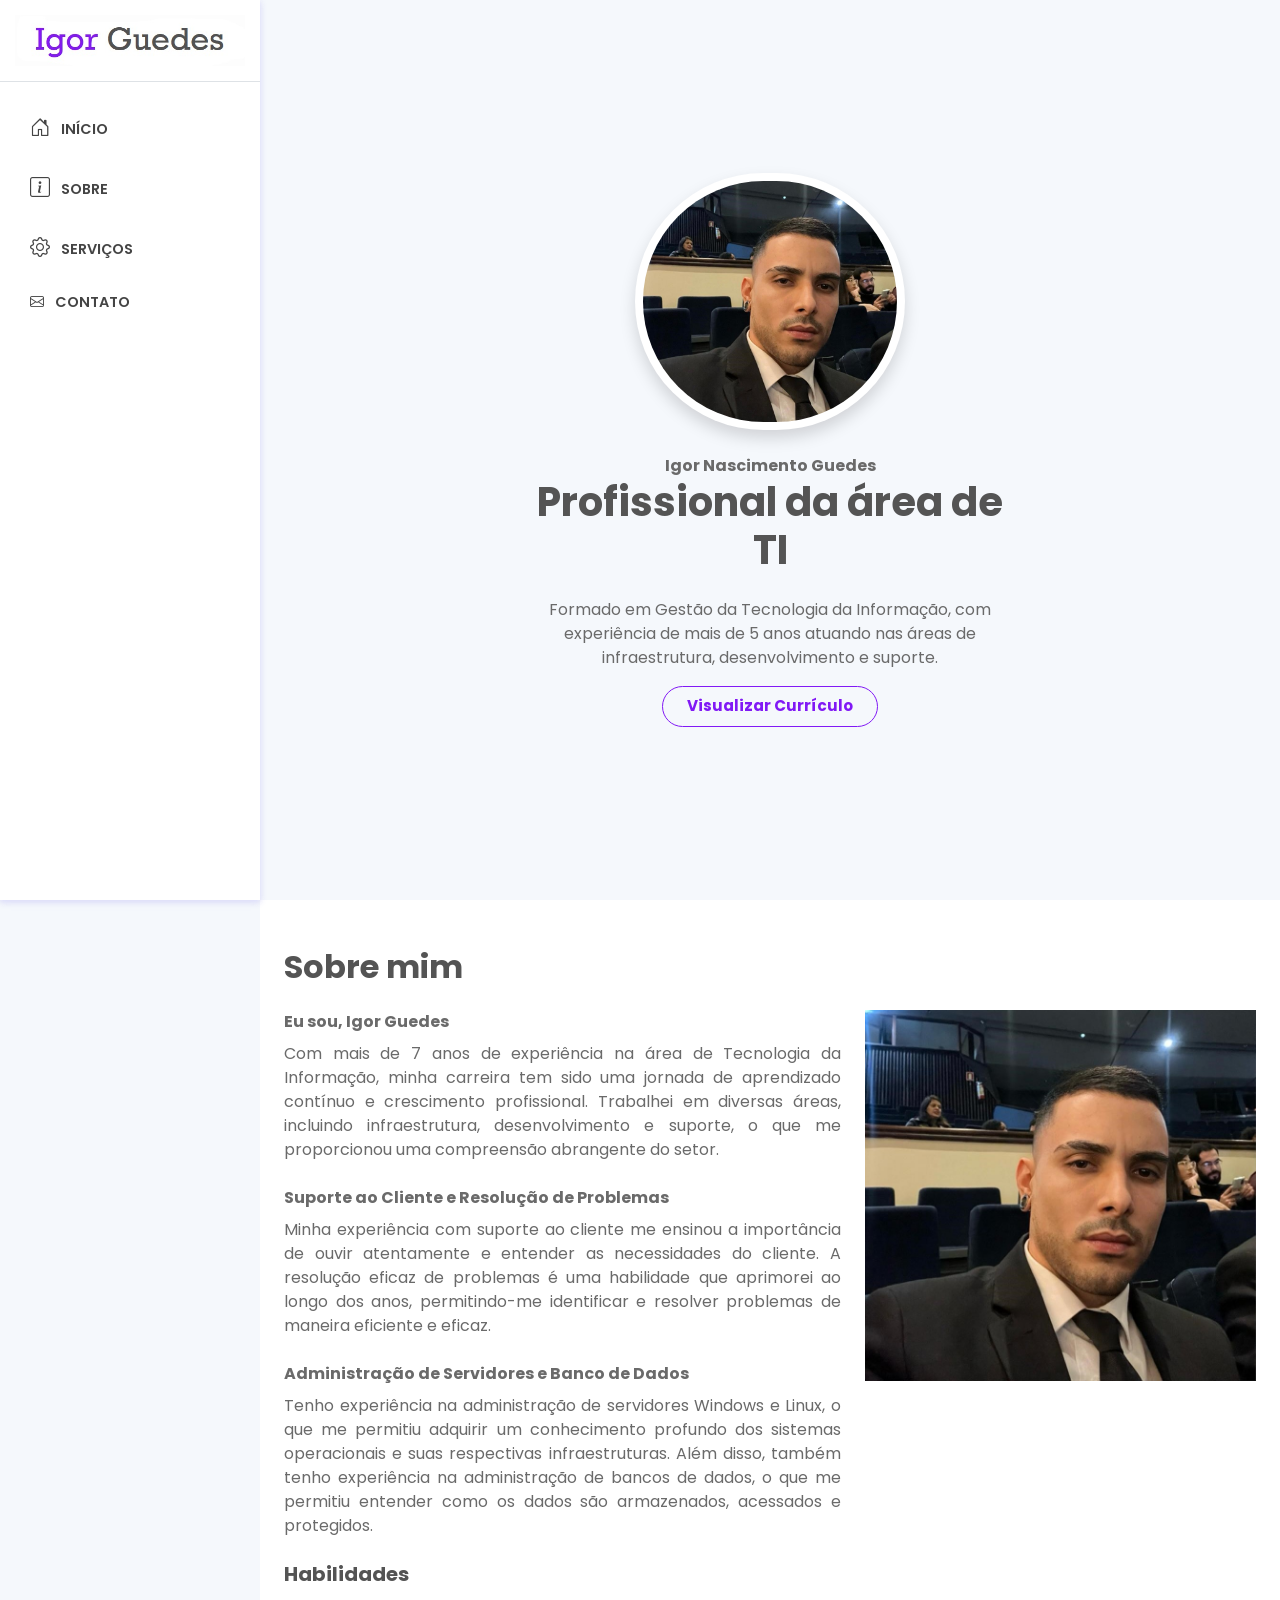
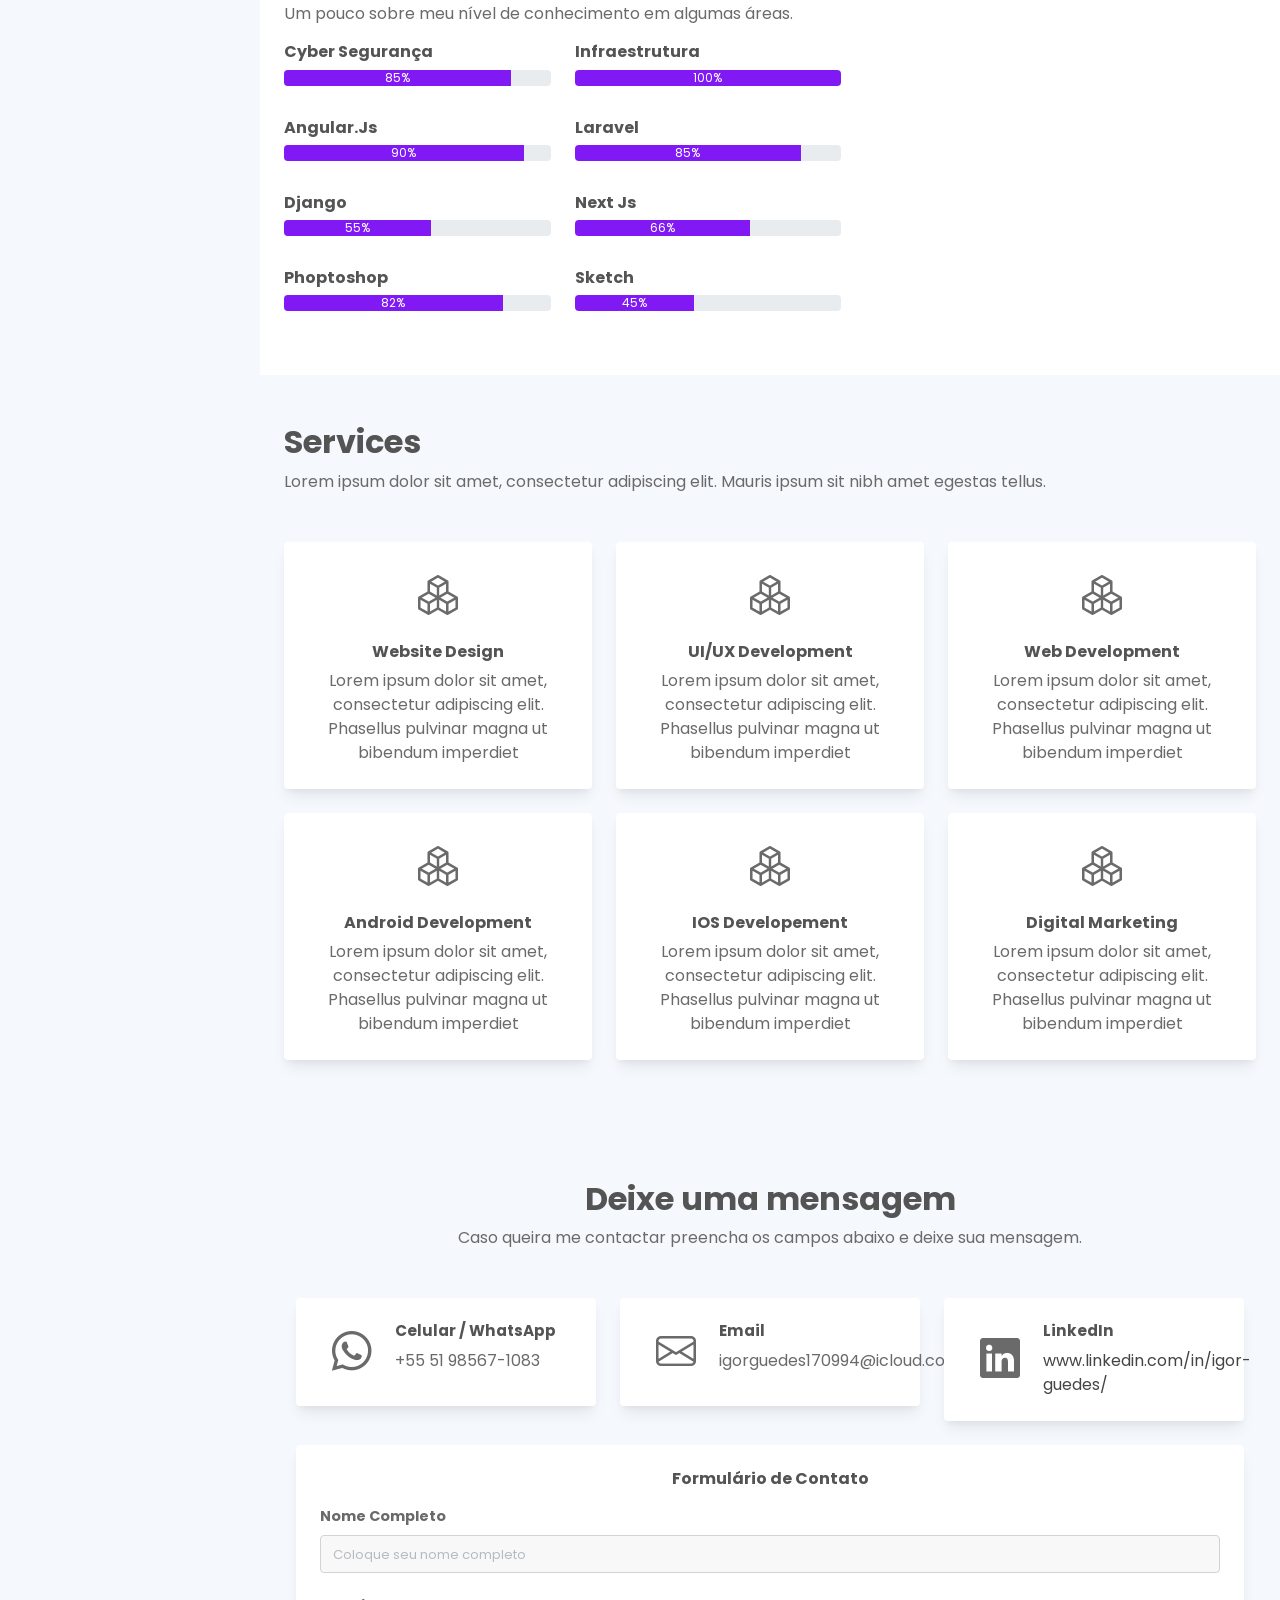
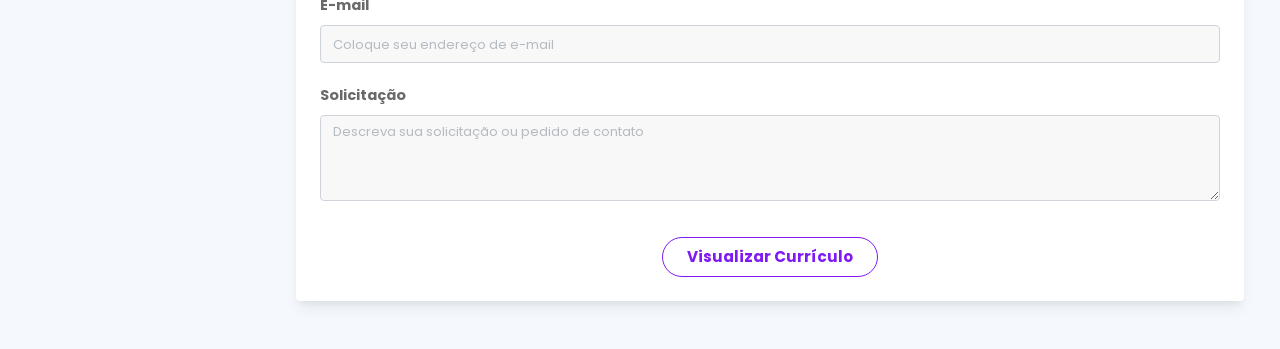
==== index.html @ 793407b9 "Update index.html" ====
<!doctype html>
    <html lang="pt-BR">
    <head>
        <meta charset="utf-8">
        <meta name="viewport" content="width=device-width, initial-scale=1, shrink-to-fit=no">
        <title>Igor Guedes</title>
        <meta name="description" content="Acesse meu perfil profissional." />
        <meta property="og:title" content="Igor Guedes - Profissional de TI" />
        <meta property="og:url" content="https://guedesigor.github.io/home/" />
        <meta property="og:description" content="Acesse meu perfil profissional." />
        <meta property="og:image" content="assets/images/square.jpg" />
        <meta property="og:locale" content="pt_BR" />
        <meta property="og:locale:alternate" content="en_US" />
        <meta property="og:locale:alternate" content="es_ES" />
        
        <link rel="shortcut icon" href="assets/images/fav.png" type="image/x-icon">
        <link href="https://fonts.googleapis.com/css2?family=Poppins:wght@300;400;500;600;700;800;900&amp;display=swap" rel="stylesheet">
        <link rel="shortcut icon" href="assets/images/fav.jpg">
        <link rel="stylesheet" href="assets/css/bootstrap.min.css">
        <link rel="stylesheet" href="https://cdn.jsdelivr.net/npm/bootstrap-icons@1.7.2/font/bootstrap-icons.css">
        <link rel="stylesheet" type="text/css" href="assets/css/style.css" />
    </head>
        <header class="head">
            <div class="logo border-bottom">
                <img class="w-100" src="assets/images/logo.jpg" alt="" />
                 <a class="navbar-toggler d-block d-lg-none" type="button" data-bs-toggle="collapse" data-bs-target="#navbarNav" aria-controls="navbarNav" aria-expanded="false" aria-label="Toggle navigation">
                    <i class="bi bi-list"></i>
                </a>
            </div>
            <div id="navbarNav" class="navcol d-none d-lg-block">
                <ul>
                    <li><a href="#"><i class="bi bi-house-door fs-5 me-2"></i> Início</a></li>
                    <li><a href="#about"><i class="bi fs-5 bi-info-square me-2"></i> Sobre</a></li>
                    <li><a href="#service"><i class="bi fs-5 bi-gear me-2"></i> Serviços</a></li>
                    <li><a href="#contact"><i class="bifs-5  bi-envelope me-2"></i> Contato</a></li>
                </ul>
            </div>
        </header>
        <div  class="main-content">
           
            <!--########################## Profile Starts Here ############################# -->
            
            <div class="profile-head">
               <div class="row vh-100">
                   <div class="col-xl-6 text-center mx-auto align-self-center ">
                        <div class="imgcover mb-4">
                            <img src="assets/images/square.jpg" class="rounded-pill bg-white p-2 shadow" alt="">
                        </div>
                        <b class="fs-6">Igor Nascimento Guedes</b>
                        <h1 class="fw-bold mb-4 fs-1">Profissional da área de TI</h1>
                        <p>Formado em Gestão da Tecnologia da Informação, com experiência de mais de 5 anos atuando nas áreas de infraestrutura, desenvolvimento e suporte.</p>
                        <ul>
                            <li></li>
                        </ul>
                        <a target="_blank" class="btn btn-outline-primary fw-bolder fs-7 px-4 py-2 mt-3 rounded-pill" href="assets/Curriculo.pdf">Visualizar Currículo</a>
                           <br/>
                    </div>
               </div>
            </div>
            
            <!--########################## About Us Starts Here ############################# -->
            
            <div id="about" class="about px-4 bg-white py-5">
                <div class="titie-row row mb-3">
                    <h2 class="fw-bolder">Sobre mim</h2>
                </div>
                <div class="row">
                    <div class="col-md-7">
                        <p><b>Eu sou, Igor Guedes</b></p>
                        <p class="pt-2 fs-6 text-justify">Com mais de 7 anos de experiência na área de Tecnologia da Informação, minha carreira tem sido uma jornada de aprendizado contínuo e crescimento profissional. Trabalhei em diversas áreas, incluindo infraestrutura, desenvolvimento e suporte, o que me proporcionou uma compreensão abrangente do setor.</p>
                        <br/>
                        <p><b>Suporte ao Cliente e Resolução de Problemas</b></p>
                        <p class="pt-2 fs-6 text-justify">Minha experiência com suporte ao cliente me ensinou a importância de ouvir atentamente e entender as necessidades do cliente. A resolução eficaz de problemas é uma habilidade que aprimorei ao longo dos anos, permitindo-me identificar e resolver problemas de maneira eficiente e eficaz.</p>
                        <br/>
                        <p><b>Administração de Servidores e Banco de Dados</b></p>
                        <p class="pt-2 fs-6 text-justify">Tenho experiência na administração de servidores Windows e Linux, o que me permitiu adquirir um conhecimento profundo dos sistemas operacionais e suas respectivas infraestruturas. Além disso, também tenho experiência na administração de bancos de dados, o que me permitiu entender como os dados são armazenados, acessados e protegidos.</p>
                        
                        <h4 class=" fs-5 my-3 mt-4 fw-bolder">Habilidades</h4>
                        <p>Um pouco sobre meu nível de conhecimento em algumas áreas.</p>
                        
                        <div class="row skill-set">
                            <div class="col-md-6 py-3">
                               <h6 class="fw-bold">Cyber Segurança</h6>
                                <div class="progress">
                                  <div class="progress-bar bg-primary" role="progressbar" aria-label="Example with label" style="width: 85%;" aria-valuenow="85" aria-valuemin="0" aria-valuemax="100">85%</div>
                                </div>
                            </div>
                             <div class="col-md-6 py-3">
                                <h6 class="fw-bold">Infraestrutura</h6>
                                <div class="progress">
                                  <div class="progress-bar bg-primary" role="progressbar" aria-label="Example with label" style="width: 100%;" aria-valuenow="100" aria-valuemin="0" aria-valuemax="100">100%</div>
                                </div>
                            </div>
                            <div class="col-md-6 py-3">
                                <h6 class="fw-bold">Angular.Js</h6>
                                <div class="progress">
                                  <div class="progress-bar bg-primary" role="progressbar" aria-label="Example with label" style="width: 90%;" aria-valuenow="90" aria-valuemin="0" aria-valuemax="100">90%</div>
                                </div>
                            </div>
                            
                             <div class="col-md-6 py-3">
                                <h6 class="fw-bold">Laravel</h6>
                                <div class="progress">
                                  <div class="progress-bar bg-primary" role="progressbar" aria-label="Example with label" style="width: 85%;" aria-valuenow="85" aria-valuemin="0" aria-valuemax="100">85%</div>
                                </div>
                            </div>
                            
                            <div class="col-md-6 py-3">
                                <h6 class="fw-bold">Django</h6>
                                <div class="progress">
                                  <div class="progress-bar bg-primary" role="progressbar" aria-label="Example with label" style="width: 55%;" aria-valuenow="55" aria-valuemin="0" aria-valuemax="100">55%</div>
                                </div>
                            </div>
                            
                            <div class="col-md-6 py-3">
                                <h6 class="fw-bold">Next Js</h6>
                                <div class="progress">
                                  <div class="progress-bar bg-primary" role="progressbar" aria-label="Example with label" style="width: 66%;" aria-valuenow="66" aria-valuemin="0" aria-valuemax="100">66%</div>
                                </div>
                            </div>
                            
                            <div class="col-md-6 py-3">
                                <h6 class="fw-bold">Phoptoshop</h6>
                                <div class="progress">
                                  <div class="progress-bar bg-primary" role="progressbar" aria-label="Example with label" style="width: 82%;" aria-valuenow="82" aria-valuemin="0" aria-valuemax="100">82%</div>
                                </div>
                            </div>
                            
                            <div class="col-md-6 py-3">
                                <h6 class="fw-bold">Sketch</h6>
                                <div class="progress">
                                  <div class="progress-bar bg-primary" role="progressbar" aria-label="Example with label" style="width: 45%;" aria-valuenow="45" aria-valuemin="0" aria-valuemax="100">45%</div>
                                </div>
                            </div>
                        </div>
                    </div>
                    <div class="col-md-5">
                        <img src="assets/images/profile.jpg" alt="">
                    </div>
                </div>
            </div>
            
            <!--########################## Services Starts Here ############################# -->
            
            <div id="service" class="service px-4 py-5">
                 <div class="titie-row row mb-3">
                    <h2 class="fw-bolder">Services</h2>
                    <p>Lorem ipsum dolor sit amet, consectetur adipiscing elit. Mauris ipsum sit nibh amet egestas tellus.</p>
                </div>
                <div class="row mt-5">
                    <div class="col-lg-4 col-md-6 mb-4">
                       <div class="serv-cove shadow-md rounded bg-white text-center p-4">
                            <i class="bi fs-1 bi-boxes"></i>
                            <h5 class="mt-3 fs-6 fw-bold">Website Design</h5>
                            <p>Lorem ipsum dolor sit amet, consectetur adipiscing elit. Phasellus pulvinar magna ut bibendum imperdiet</p>
                       </div>
                    </div>
                    
                     <div class="col-lg-4 col-md-6 mb-4">
                       <div class="serv-cove shadow-md rounded bg-white text-center p-4">
                            <i class="bi fs-1 bi-boxes"></i>
                            <h5 class="mt-3 fs-6 fw-bold">UI/UX Development</h5>
                            <p>Lorem ipsum dolor sit amet, consectetur adipiscing elit. Phasellus pulvinar magna ut bibendum imperdiet</p>
                       </div>
                    </div>
                    
                     <div class="col-lg-4 col-md-6 mb-4">
                       <div class="serv-cove shadow-md rounded bg-white text-center p-4">
                            <i class="bi fs-1 bi-boxes"></i>
                            <h5 class="mt-3 fs-6 fw-bold">Web Development</h5>
                            <p>Lorem ipsum dolor sit amet, consectetur adipiscing elit. Phasellus pulvinar magna ut bibendum imperdiet</p>
                       </div>
                    </div>
                    
                     <div class="col-lg-4 col-md-6 mb-4">
                       <div class="serv-cove shadow-md rounded bg-white text-center p-4">
                            <i class="bi fs-1 bi-boxes"></i>
                            <h5 class="mt-3 fs-6 fw-bold">Android Development</h5>
                            <p>Lorem ipsum dolor sit amet, consectetur adipiscing elit. Phasellus pulvinar magna ut bibendum imperdiet</p>
                       </div>
                    </div>
                    
                     <div class="col-lg-4 col-md-6 mb-4">
                       <div class="serv-cove shadow-md rounded bg-white text-center p-4">
                            <i class="bi fs-1 bi-boxes"></i>
                            <h5 class="mt-3 fs-6 fw-bold">IOS Developement</h5>
                            <p>Lorem ipsum dolor sit amet, consectetur adipiscing elit. Phasellus pulvinar magna ut bibendum imperdiet</p>
                       </div>
                    </div>
                    
                     <div class="col-lg-4 col-md-6 mb-4">
                       <div class="serv-cove shadow-md rounded bg-white text-center p-4">
                            <i class="bi fs-1 bi-boxes"></i>
                            <h5 class="mt-3 fs-6 fw-bold">Digital Marketing</h5>
                            <p>Lorem ipsum dolor sit amet, consectetur adipiscing elit. Phasellus pulvinar magna ut bibendum imperdiet</p>
                       </div>
                    </div>
                </div>
            </div>
         
             <!--########################## Portfolio Starts Here ############################# -->
            <!--
            <div id="portfolio" class="service px-4 bg-white py-5">
                 <div class="titie-row row mb-3">
                    <h2 class="fw-bolder">Portfolio</h2>
                    <p>Lorem ipsum dolor sit amet, consectetur adipiscing elit. Mauris ipsum sit nibh amet egestas tellus.</p>
                </div>
                <div class="row mt-5">
                    <div class="col-lg-4 col-md-6 mb-4">
                       <div class="serv-cove shadow-md rounded bg-white p-2">
                            <img src="assets/images/blog/1.jpg" alt="">
                            <h5 class="mt-3 fs-6 fw-bold">Creative Page Design</h5>
                       </div>
                    </div>
                     <div class="col-lg-4 col-md-6 mb-4">
                       <div class="serv-cove shadow-md rounded bg-white p-2">
                            <img src="assets/images/blog/2.jpg" alt="">
                            <h5 class="mt-3 fs-6 fw-bold">Creative Page Design</h5>
                       </div>
                    </div>
                     <div class="col-lg-4 col-md-6 mb-4">
                       <div class="serv-cove shadow-md rounded bg-white p-2">
                            <img src="assets/images/blog/3.jpg" alt="">
                            <h5 class="mt-3 fs-6 fw-bold">Creative Page Design</h5>
                       </div>
                    </div>
                     <div class="col-lg-4 col-md-6 mb-4">
                       <div class="serv-cove shadow-md rounded bg-white p-2">
                            <img src="assets/images/blog/4.jpg" alt="">
                            <h5 class="mt-3 fs-6 fw-bold">Creative Page Design</h5>
                       </div>
                    </div>
                     <div class="col-lg-4 col-md-6 mb-4">
                       <div class="serv-cove shadow-md rounded bg-white p-2">
                            <img src="assets/images/blog/5.jpg" alt="">
                            <h5 class="mt-3 fs-6 fw-bold">Creative Page Design</h5>
                       </div>
                    </div>
                    <div class="col-lg-4 col-md-6 mb-4">
                       <div class="serv-cove shadow-md rounded bg-white p-2">
                            <img src="assets/images/blog/6.jpg" alt="">
                            <h5 class="mt-3 fs-6 fw-bold">Creative Page Design</h5>
                       </div>
                    </div>
                </div>
            </div>
            -->
             <!--########################## Portfolio Starts Here ############################# -->
             <!--
             <div id="testimonial" class="service px-4 py-5">
                 <div class="titie-row row mb-3">
                    <h2 class="fw-bolder">Testimonial</h2>
                    <p>Lorem ipsum dolor sit amet, consectetur adipiscing elit. Mauris ipsum sit nibh amet egestas tellus.</p>
                </div>
                <div class="row mt-5">
                    <div class="col-lg-4 col-md-6 mb-4">
                       <div class="serv-cove shadow-md rounded bg-white p-3">
                            <div class="prf row mb-3">
                                <div class="col-md-3">
                                    <img class="rounded-pill" src="assets/images/testimonial/member-01.jpg" alt="">
                                </div>
                                <div class="col-md-9 align-self-center">
                                    <h6 class="mb-0 fw-bolder">Vinoth Parkash</h6>
                                    <span>CEO Fabric Nation</span>
                                </div>
                            </div>
                            <div class="det text-center">
                                <p class="fs-7 fst-italic">Sed lectus ante, pharetra in lacus sed, efficitur luctus elit. Suspendisse commodo felis dictum, tempor tortor a, dapibus tellus. Nam ornare felis ut arcu tristique luctus. Curabitur </p>
                            </div>
                       </div>
                    </div>
                    
                    <div class="col-lg-4 col-md-6 mb-4">
                       <div class="serv-cove shadow-md rounded bg-white p-3">
                            <div class="prf row mb-3">
                                <div class="col-md-3">
                                    <img class="rounded-pill" src="assets/images/testimonial/member-03.jpg" alt="">
                                </div>
                                <div class="col-md-9 align-self-center">
                                    <h6 class="mb-0 fw-bolder">Jackson Daniel</h6>
                                    <span>CEO Notitech</span>
                                </div>
                            </div>
                            <div class="det text-center">
                                <p class="fs-7 fst-italic">Sed lectus ante, pharetra in lacus sed, efficitur luctus elit. Suspendisse commodo felis dictum, tempor tortor a, dapibus tellus. Nam ornare felis ut arcu tristique luctus. Curabitur </p>
                            </div>
                       </div>
                    </div>
                    
                    <div class="col-lg-4 col-md-6 mb-4">
                       <div class="serv-cove shadow-md rounded bg-white p-3">
                            <div class="prf row mb-3">
                                <div class="col-md-3">
                                    <img class="rounded-pill" src="assets/images/testimonial/member-02.jpg" alt="">
                                </div>
                                <div class="col-md-9 align-self-center">
                                    <h6 class="mb-0 fw-bolder">Praveen Thaney</h6>
                                    <span>Admin Vintech</span>
                                </div>
                            </div>
                            <div class="det text-center">
                                <p class="fs-7 fst-italic">Sed lectus ante, pharetra in lacus sed, efficitur luctus elit. Suspendisse commodo felis dictum, tempor tortor a, dapibus tellus. Nam ornare felis ut arcu tristique luctus. Curabitur </p>
                            </div>
                       </div>
                    </div>
                     
                </div>
            </div>
            -->
             <!--########################## Blog Starts Here ############################# -->
            <!--
            <div id="blog" class="service px-4 bg-white py-5">
                 <div class="titie-row row mb-3">
                    <h2 class="fw-bolder">Blog</h2>
                    <p>Lorem ipsum dolor sit amet, consectetur adipiscing elit. Mauris ipsum sit nibh amet egestas tellus.</p>
                </div>
                <div class="row mt-5">
                    <div class="col-lg-4 col-md-6 mb-4">
                       <div class="serv-cove rounded bg-white p-2">
                            <img src="assets/images/blog/1.jpg" alt="">
                            <div class="p-2">
                                <h5 class="mt-3 fs-7 fw-bold">Top 10 Trends in  Webdesign sit nibh amet  Mauris ipsum sit nibh</h5>
                                <span class="fs-8">22 May 2015</span>
                                <span class="float-end fs-8"><i class="bi bi-person"></i> Sam Anderson</span>
                            </div>
                       </div>
                    </div>
                    <div class="col-lg-4 col-md-6 mb-4">
                       <div class="serv-cove rounded bg-white p-2">
                            <img src="assets/images/blog/2.jpg" alt="">
                            <div class="p-2">
                                <h5 class="mt-3 fs-7 fw-bold">Top 10 Trends in  Webdesign sit nibh amet  Mauris ipsum sit nibh</h5>
                                <span class="fs-8">22 May 2015</span>
                                <span class="float-end fs-8"><i class="bi bi-person"></i> Sam Anderson</span>
                            </div>
                       </div>
                    </div>
                    <div class="col-lg-4 col-md-6 mb-4">
                       <div class="serv-cove rounded bg-white p-2">
                            <img src="assets/images/blog/3.jpg" alt="">
                            <div class="p-2">
                                <h5 class="mt-3 fs-7 fw-bold">Top 10 Trends in  Webdesign sit nibh amet  Mauris ipsum sit nibh</h5>
                                <span class="fs-8">22 May 2015</span>
                                <span class="float-end fs-8"><i class="bi bi-person"></i> Sam Anderson</span>
                            </div>
                       </div>
                    </div>
                     
                </div>
            </div>
            -->
              <!--########################## Contact Us Starts Here ############################# -->
            
            <div class="service px-4 py-5">
                 <div class="titie-row row mb-3">
                    <h2 class="d-flex justify-content-center fw-bolder">Deixe uma mensagem</h2>
                    <p class="d-flex justify-content-center">Caso queira me contactar preencha os campos abaixo e deixe sua mensagem.</p>
                </div>
                <div class="contact-row m-0 mt-5 row">
                    <div class="col-lg-4 col-md-6 mb-4">
                        <div class="shadow-md row p-4 m-0 rounded bg-white">
                            <div class="col-md-3 text-center align-self-center">
                                <i class="bi fs-1 bi-whatsapp"></i>
                            </div>                                                  
                            <div class="col-md-9">
                                <h6 class="fs-7 fw-bolder">Celular / WhatsApp</h6>
                                <ul>
                                    <li>+55 51 98567-1083</li>
                                </ul>
                            </div>
                        </div>
                    </div>
                    
                    <div class="col-lg-4 col-md-6 mb-4">
                        <div class="shadow-md row p-4 m-0 rounded bg-white">
                            <div class="col-md-3 text-center align-self-center">
                                <i class="bi fs-1 bi-envelope"></i>
                            </div>
                            <div class="col-md-9">
                                <h6 class="fs-7 fw-bolder">Email</h6>
                                <ul>
                                    <li>igorguedes170994@icloud.com</li>
                                </ul>
                            </div>
                        </div>
                    </div>
                    
                    <div class="col-lg-4 col-md-6 mb-4">
                        <div class="shadow-md row p-4 m-0  rounded bg-white">
                            <div class="col-md-3 text-center align-self-center">
                                <i class="bi fs-1 bi-linkedin"></i>
                            </div>
                            <div class="col-md-9">
                                <h6 class="fs-7 fw-bolder">LinkedIn</h6>
                                <ul>
                                    <a target="_blank" href="https://www.linkedin.com/in/igor-guedes/" >www.linkedin.com/in/igor-guedes/</a>                                    
                                </ul>
                            </div>
                        </div>
                    </div>
                    
                </div>
                <div id="contact" class="contact-row m-0 row">
                    <div class="col align-self-center">
                        <div class="shadow-md p-4 rounded bg-white">
                            <h4 class="d-flex fs-6 fw-bolder mb-3 justify-content-center">Formulário de Contato</h4>
                            
                            <form action="">
                                <div class="mb-3">
                                  <label for="exampleFormControlInput1" class="form-label fw-bolder fs-8">Nome Completo</label>
                                  <input type="text" class="form-control" id="exampleFormControlInput1" placeholder="Coloque seu nome completo">
                                </div>
                                 <div class="mb-3">
                                  <label for="exampleFormControlInput1" class="form-label fw-bolder fs-8">E-mail</label>
                                  <input type="email" class="form-control" id="exampleFormControlInput1" placeholder="Coloque seu endereço de e-mail">
                                </div>
                                <div class="mb-3">
                                  <label for="exampleFormControlTextarea1" class="form-label fw-bolder fs-8">Solicitação</label>
                                  <textarea class="form-control" placeholder="Descreva sua solicitação ou pedido de contato" id="exampleFormControlTextarea1" rows="3"></textarea>
                                </div>
                                <div class="d-flex justify-content-center"><a target="_blank" class="btn btn-outline-primary fw-bolder fs-7 px-4 py-2 mt-3 rounded-pill" href="assets/Curriculo.pdf">Visualizar Currículo</a></div>
                            </form>
                        </div>
                    </div>
                    <!--
                    <div class="col-md-6">
                        <div class="shadow-md p-4 rounded bg-white">
                            <iframe src="https://www.google.com/maps/embed?pb=!1m14!1m12!1m3!1d15659.16664494769!2d77.32095495000002!3d11.1288885!2m3!1f0!2f0!3f0!3m2!1i1024!2i768!4f13.1!5e0!3m2!1sen!2sin!4v1660839868672!5m2!1sen!2sin" style="width:100%" height="340" style="border:0;" allowfullscreen="" loading="lazy" referrerpolicy="no-referrer-when-downgrade"></iframe>
                        </div>
                    </div>
                    -->
                </div>
            </div>
            
            
            
        </div>
    <body>
</body>

<script src="assets/js/jquery-3.2.1.min.js"></script>
<script src="assets/js/popper.min.js"></script>
<script src="assets/js/bootstrap.bundle.min.js"></script>
<script src="assets/plugins/scroll-fixed/jquery-scrolltofixed-min.js"></script>
<script src="assets/plugins/testimonial/js/owl.carousel.min.js"></script>
<script src="assets/js/script.js"></script>

</html>
---- assets/css/style.css ----
/* =======================================================================
Template Name: Youtubers
Author:  SmartEye Technologies
Author URI: www.smarteyeapps.com
Version: 1.0
coder name:Prabin Raja
Description: This Template is created for Youtubers
======================================================================= */
/* ===================================== Import Variables ================================== */
@import url(https://fonts.googleapis.com/css?family=Montserrat:300,400,600,700);
@import url(https://fonts.googleapis.com/css?family=Arimo:300,400,400italic,700,700italic);
.bg-primary {
  background-color: #8119f5 !important;
}

.text-primary {
  color: #8119f5;
}

/* ===================================== Basic CSS ==================================== */
* {
  margin: 0px;
  padding: 0px;
  list-style: none;
}

img {
  max-width: 100%;
}

a {
  text-decoration: none;
  outline: none;
  color: #444;
}

a:hover {
  color: #444;
}

ul {
  margin-bottom: 0;
  padding-left: 0;
}

a:hover,
a:focus,
input,
textarea {
  text-decoration: none;
  outline: none;
}

.center {
  text-align: center;
}

.left {
  text-align: left;
}

.right {
  text-align: right;
}

.cp {
  cursor: pointer;
}

html, body {
  height: 100%;
  font-family: "Poppins";
}

p {
  margin-bottom: 0px;
  width: 100%;
}

.no-padding {
  padding: 0px;
}

.no-margin {
  margin: 0px;
}

.hid {
  display: none;
}

.top-mar {
  margin-top: 15px;
}

.h-100 {
  height: 100%;
}

::placeholder {
  color: #747f8a !important;
  font-size: 13px;
  opacity: 0.5 !important;
}

.container-fluid {
  padding: 0px;
}

h1, h2, h3, h4, h5, h6 {
  color: #545454;
}

body {
  background-color: #f5f8fc !important;
  -webkit-font-smoothing: antialiased;
  -moz-osx-font-smoothing: grayscale;
  text-rendering: optimizeLegibility;
  color: #6A6A6A;
  overflow-x: hidden;
}

.section-title {
  padding: 30px;
  margin: 0px;
  margin-bottom: 20px;
}
@media screen and (max-width: 767px) {
  .section-title {
    padding: 5px;
  }
}
.section-title h2 {
  width: 100%;
  text-align: center;
  font-weight: 600;
  margin-bottom: 0px;
}
.section-title p {
  max-width: 850px;
  text-align: center;
  float: none;
  margin: auto;
  font-size: 0.9rem;
  margin-top: 6px;
}
.section-title span {
  float: right;
  font-style: italic;
}

.inner-title {
  padding: 20px;
  padding-left: 0px;
  margin: 0px;
  margin-bottom: 10px;
  padding-bottom: 0px;
  border-bottom: 1px solid #ccccccc4;
  display: block;
  padding-right: 0px;
}
.inner-title h2 {
  width: 100%;
  text-align: center;
  font-size: 1rem;
  font-weight: 600;
  text-align: left;
  border-bottom: 1px solid #863dd9;
  padding-bottom: 10px;
  margin-bottom: 0px;
  width: 300px;
}
.inner-title p {
  width: 100%;
  text-align: center;
}
.inner-title .btn {
  float: right;
  margin-top: -38px;
  font-weight: 600;
  font-size: 0.8rem;
}

.page-nav {
  background-size: 100%;
  padding: 68px;
  text-align: center;
  background-color: #eaeaea;
}
.page-nav ul {
  float: none;
  margin: auto;
}
@media screen and (max-width: 992px) {
  .page-nav {
    background-size: auto;
  }
}
@media screen and (max-width: 767px) {
  .page-nav {
    padding-top: 200px;
    padding-bottom: 40px;
  }
}
@media screen and (max-width: 356px) {
  .page-nav {
    padding-top: 200px;
    padding-bottom: 40px;
  }
}
.page-nav h2 {
  font-size: 28px;
  width: 100%;
  font-weight: 700;
  color: #444;
}
@media screen and (max-width: 600px) {
  .page-nav h2 {
    font-size: 26px;
  }
}
.page-nav ul li {
  float: left;
  margin-right: 10px;
  margin-top: 10px;
  font-size: 16px;
  font-size: 0.93rem;
  font-weight: 600;
  color: #444;
}
.page-nav ul li i {
  width: 30px;
  text-align: center;
  color: #444;
}
.page-nav ul li a {
  color: #444;
  font-size: 0.93rem;
  font-weight: 600;
}

.btn-success {
  background-color: #51be78;
  border-color: #51be78;
}
.btn-success:hover {
  background-color: #51be78 !important;
  border-color: #51be78 !important;
}
.btn-success:active {
  background-color: #51be78 !important;
  border-color: #51be78 !important;
}
.btn-success:focus {
  background-color: #51be78 !important;
  border-color: #51be78 !important;
  box-shadow: none !important;
}

.btn-primary {
  background-color: #8119f5;
  border-color: #8119f5;
}
.btn-primary:hover {
  background-color: #8119f5 !important;
  border-color: #8119f5 !important;
}
.btn-primary:active {
  background-color: #8119f5 !important;
  border-color: #8119f5 !important;
}
.btn-primary:focus {
  background-color: #8119f5 !important;
  border-color: #8119f5 !important;
  box-shadow: none !important;
}

.btn-outline-primary {
  border-color: #8119f5;
  color: #8119f5;
}
.btn-outline-primary:hover {
  background-color: #8119f5 !important;
  border-color: #8119f5 !important;
}
.btn-outline-primary:active {
  background-color: #8119f5 !important;
  border-color: #8119f5 !important;
}
.btn-outline-primary:focus {
  background-color: #8119f5 !important;
  border-color: #8119f5 !important;
  box-shadow: none !important;
}

.form-control:focus {
  box-shadow: none !important;
  border: 1px solid #CCC;
}

.btn-light {
  background-color: #FFF;
  color: #3F3F3F;
}

.collapse.show {
  display: block !important;
}

.form-control:focus {
  box-shadow: none;
  border: 1px solid #CCC;
}

.form-control {
  background-color: #F8F8F8;
  margin-bottom: 20px;
}
.form-control:focus {
  background-color: #FFF;
  border-color: #CCC;
}

.container {
  max-width: 1170px;
}
@media screen and (max-width: 575px) {
  .container {
    padding: 10px 15px;
  }
}

/* ===================================== Basic CSS ==================================== */
.dropdown:hover .dropdown-menu {
  display: block;
  margin-top: 0;
}

.fw-md {
  font-weight: 600;
}

.fw-sm {
  font-weight: 500;
}

.big-padding {
  padding: 50px;
}
@media screen and (max-width: 940px) {
  .big-padding {
    padding: 30px 10px;
  }
}

.bggray {
  background-color: #F7F5F4 !important;
}

.shadow-md {
  box-shadow: 0 10px 15px -3px rgba(0, 0, 0, 0.07), 0 4px 6px -2px rgba(0, 0, 0, 0.05);
}

.shadow-xs {
  box-shadow: 0 8px 6px -6px rgba(0, 0, 0, 0.13);
}

.truncate-2 {
  display: -webkit-box !important;
  -webkit-line-clamp: 2;
  -webkit-box-orient: vertical;
  height: 42px;
  overflow: hidden;
  line-height: 21px;
}

.truncate-4 {
  display: -webkit-box !important;
  -webkit-line-clamp: 4;
  -webkit-box-orient: vertical;
  height: 82px;
  overflow: hidden;
  line-height: 21px;
}

.truncate-6 {
  display: -webkit-box !important;
  -webkit-line-clamp: 7;
  -webkit-box-orient: vertical;
  height: 130px;
  overflow: hidden;
  line-height: 21px;
}

.rtable {
  max-width: 500px;
  float: none;
  margin: auto;
}
.rtable tr td {
  padding: 5px;
}

.fs-7 {
  font-size: 0.95rem;
}

.fs-8 {
  font-size: 0.9rem;
}

.sticky {
  position: sticky;
}

.bg-gray {
  background: rgba(217, 217, 217, 0.25);
}

.btn-xs {
  padding: 2px 8px;
  font-size: 0.875rem;
  border-radius: 0.2rem;
}
.btn-xs i {
  font-size: 16px;
}

@media screen and (max-width: 767px) {
  .bordernosm {
    border: 0px !important;
  }
}

.h400 {
  height: 400px;
  overflow: auto;
}

.sticky-top-90 {
  position: -webkit-sticky;
  position: sticky;
  top: 85px;
  z-index: 1020;
}

.fs-9 {
  font-size: 0.79rem;
}

.fs-55 {
  font-size: 1.1rem;
}

.mt-25 {
  margin-top: 11px;
}

.width-fit {
  width: fit-content;
}

.text-justify {
  text-align: justify;
}

.head {
  position: fixed;
  background-color: #fff;
  width: 260px;
  height: 100vh;
  box-shadow: 0 2px 6px 0 rgba(218, 218, 253, 0.65), 0 2px 6px 0 rgba(206, 206, 238, 0.54);
}
@media screen and (max-width: 991px) {
  .head {
    position: relative;
    width: auto;
    height: auto;
  }
}
.head .logo {
  padding: 15px;
}
.head .logo img {
  max-width: 250px;
}
@media screen and (max-width: 991px) {
  .head .logo {
    padding: 20px 15px;
  }
}
.head .navcol {
  padding-top: 15px;
}
.head .navcol ul li {
  padding: 15px 30px;
  text-transform: uppercase;
  font-weight: 600;
  font-size: 0.9rem;
}
.head .navbar-toggler {
  float: right;
  margin-top: 10px;
  padding-right: 0px;
}
.head .navbar-toggler i {
  font-size: 2rem;
}

.main-content {
  margin-left: 260px;
}
@media screen and (max-width: 991px) {
  .main-content {
    margin-left: 0px;
  }
}

html {
  scroll-behavior: auto;
  scroll-behavior: smooth;
}

.profile-head img {
  max-width: 270px;
}

/*# sourceMappingURL=style.css.map */
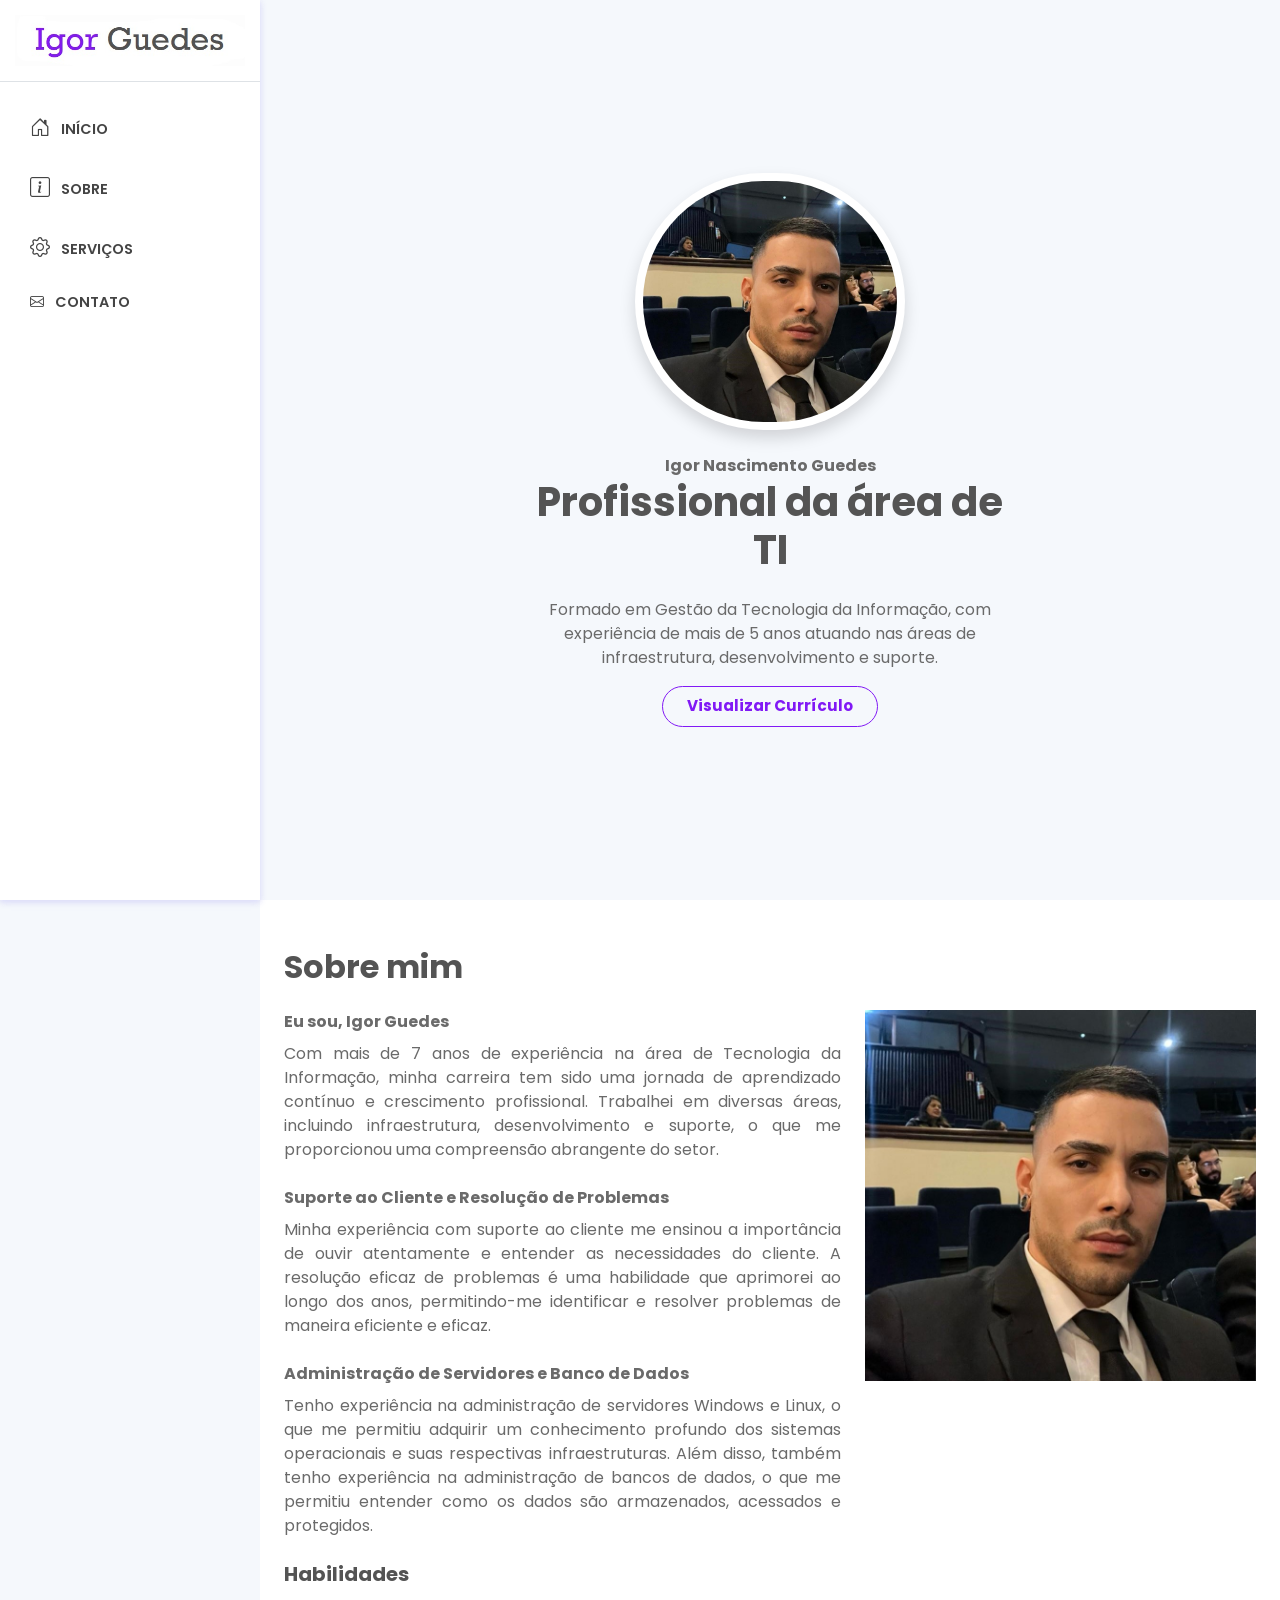
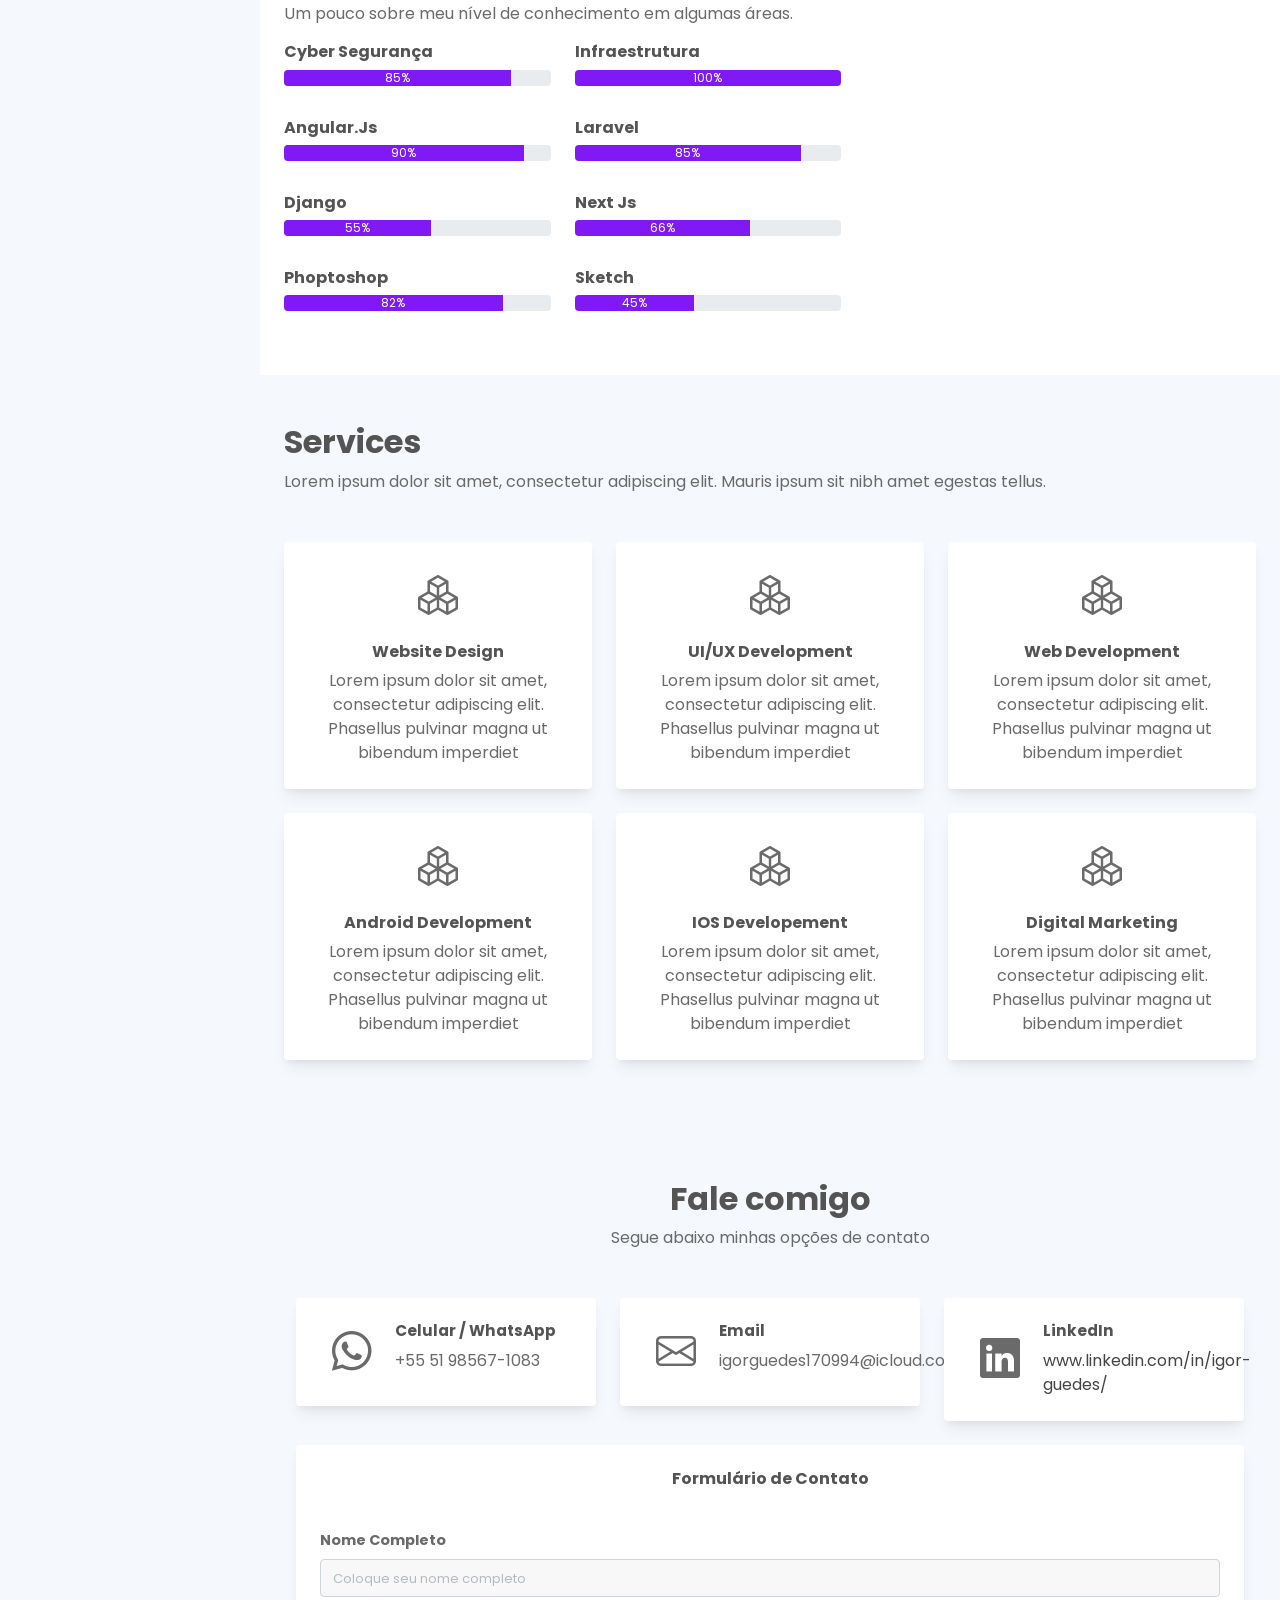
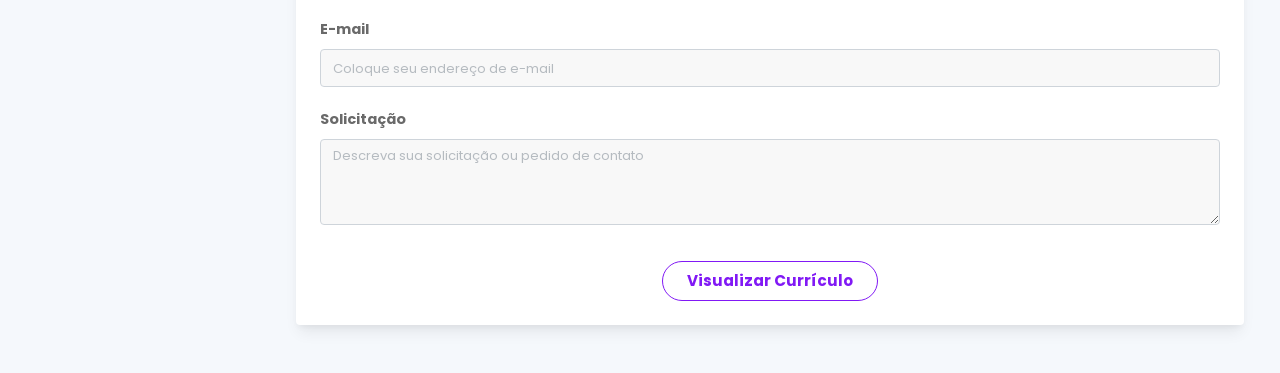
==== commit 780e8c87: "Update index.html" ====
--- a/index.html
+++ b/index.html
@@ -353,8 +353,8 @@
             
             <div class="service px-4 py-5">
                  <div class="titie-row row mb-3">
-                    <h2 class="d-flex justify-content-center fw-bolder">Deixe uma mensagem</h2>
-                    <p class="d-flex justify-content-center">Caso queira me contactar preencha os campos abaixo e deixe sua mensagem.</p>
+                    <h2 class="d-flex justify-content-center fw-bolder">Fale comigo</h2>
+                    <p class="d-flex justify-content-center">Segue abaixo minhas opções de contato</p>
                 </div>
                 <div class="contact-row m-0 mt-5 row">
                     <div class="col-lg-4 col-md-6 mb-4">
@@ -404,7 +404,7 @@
                     <div class="col align-self-center">
                         <div class="shadow-md p-4 rounded bg-white">
                             <h4 class="d-flex fs-6 fw-bolder mb-3 justify-content-center">Formulário de Contato</h4>
-                            
+                            <br/>
                             <form action="">
                                 <div class="mb-3">
                                   <label for="exampleFormControlInput1" class="form-label fw-bolder fs-8">Nome Completo</label>
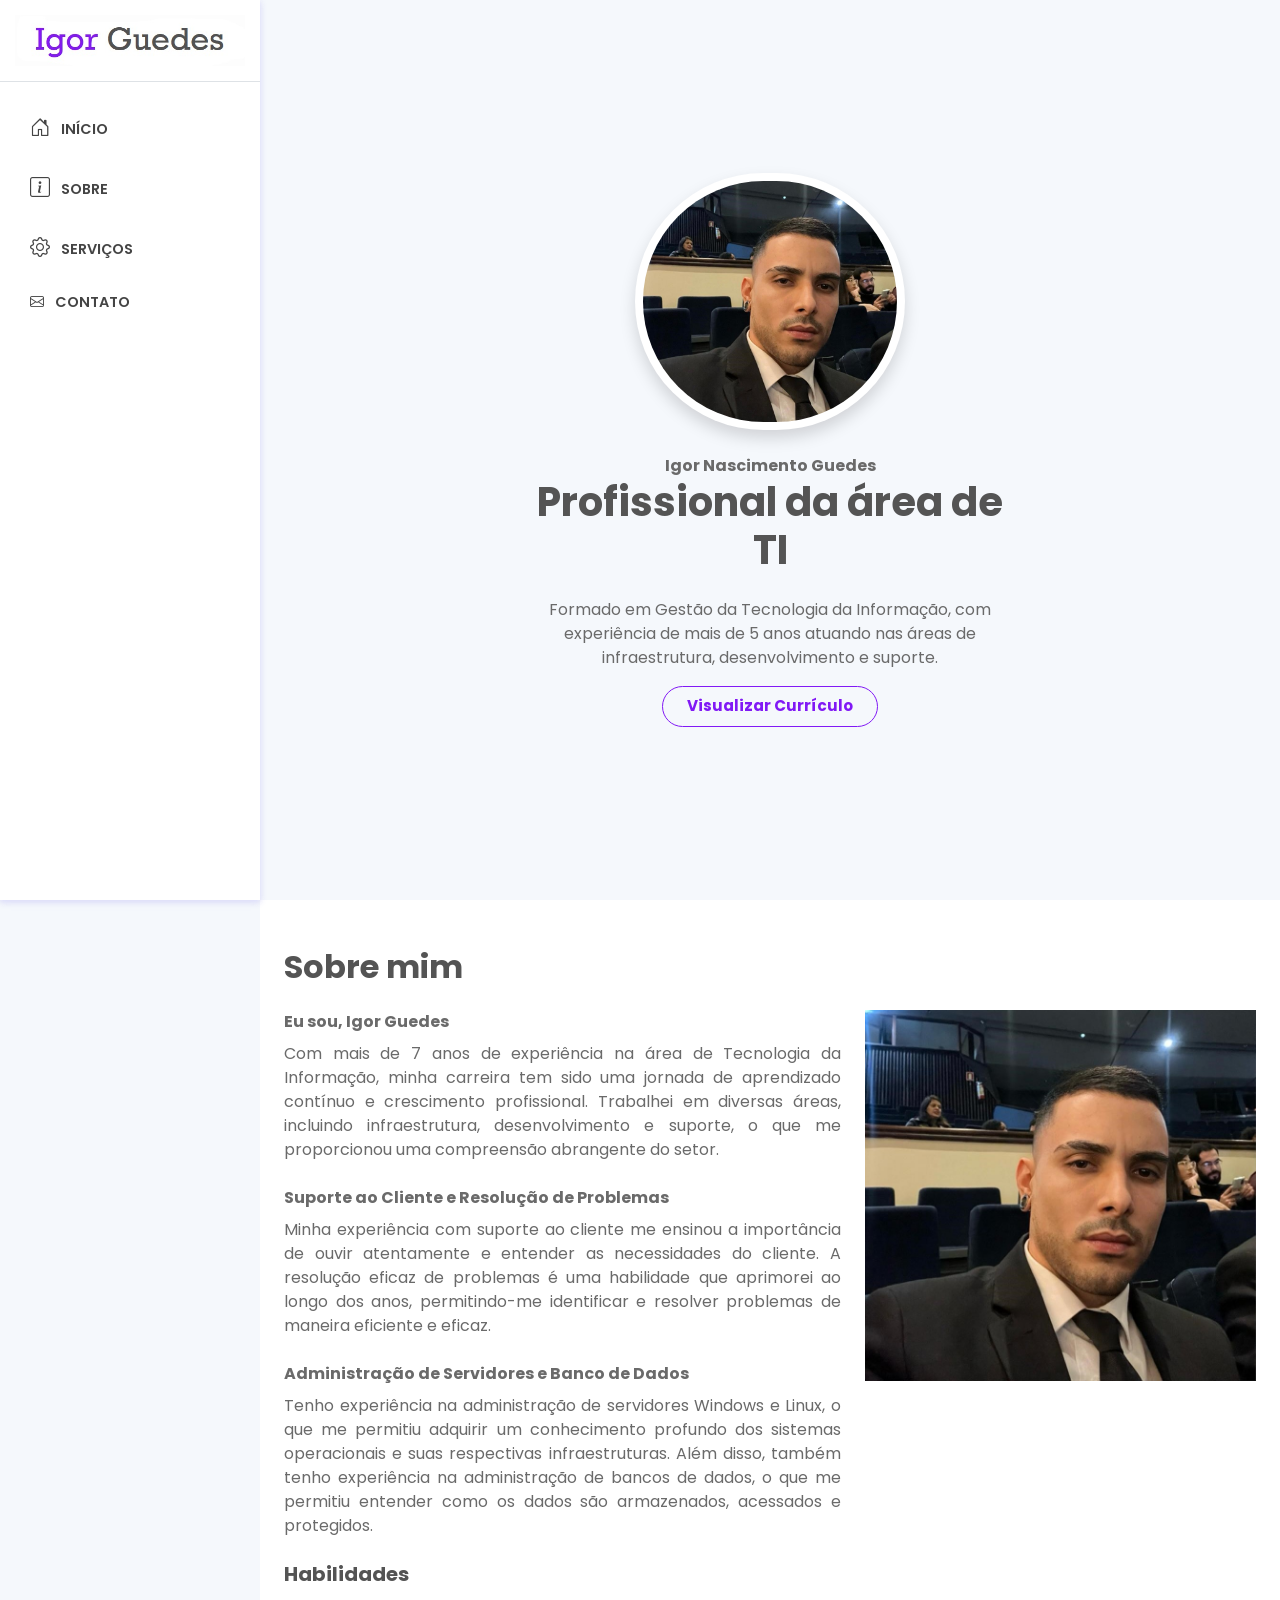
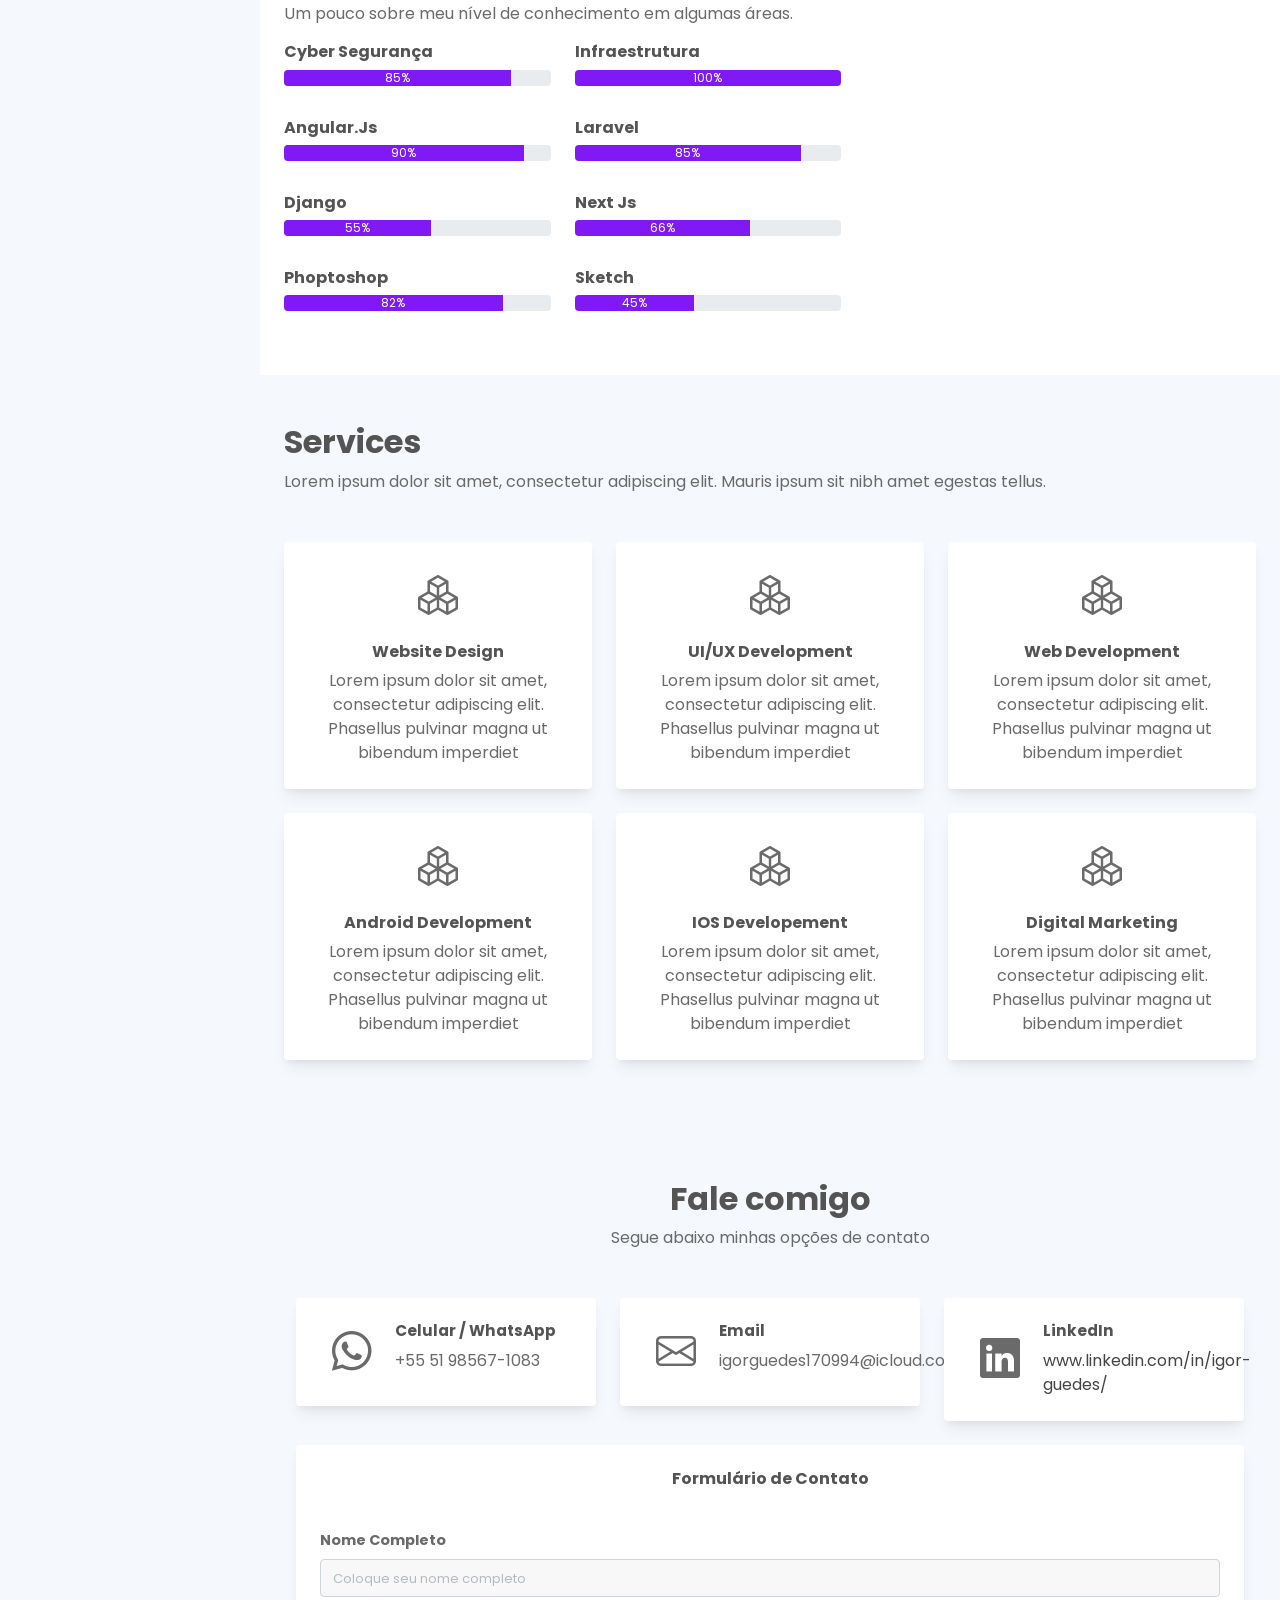
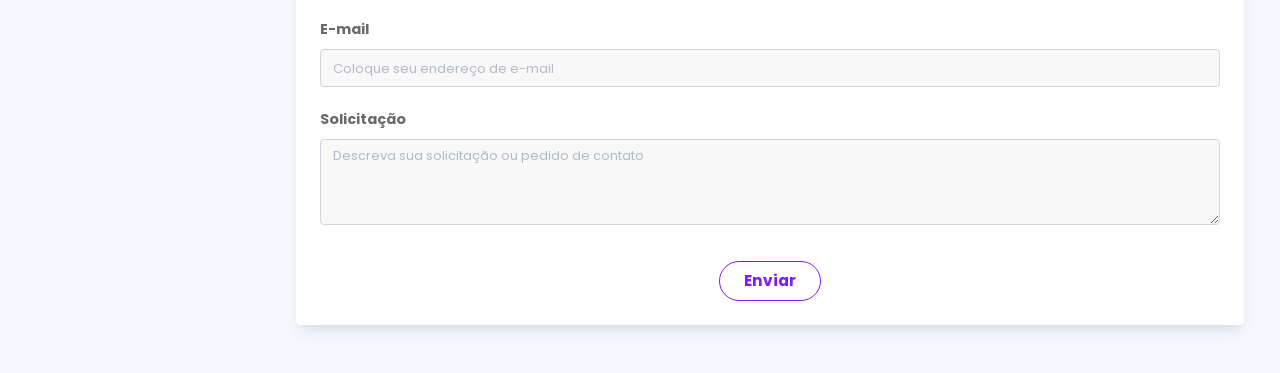
==== commit bdba3494: "Update index.html" ====
--- a/index.html
+++ b/index.html
@@ -418,7 +418,7 @@
                                   <label for="exampleFormControlTextarea1" class="form-label fw-bolder fs-8">Solicitação</label>
                                   <textarea class="form-control" placeholder="Descreva sua solicitação ou pedido de contato" id="exampleFormControlTextarea1" rows="3"></textarea>
                                 </div>
-                                <div class="d-flex justify-content-center"><a target="_blank" class="btn btn-outline-primary fw-bolder fs-7 px-4 py-2 mt-3 rounded-pill" href="assets/Curriculo.pdf">Visualizar Currículo</a></div>
+                                <div class="d-flex justify-content-center"><a target="_blank" class="btn btn-outline-primary fw-bolder fs-7 px-4 py-2 mt-3 rounded-pill" href="#">Enviar</a></div>
                             </form>
                         </div>
                     </div>
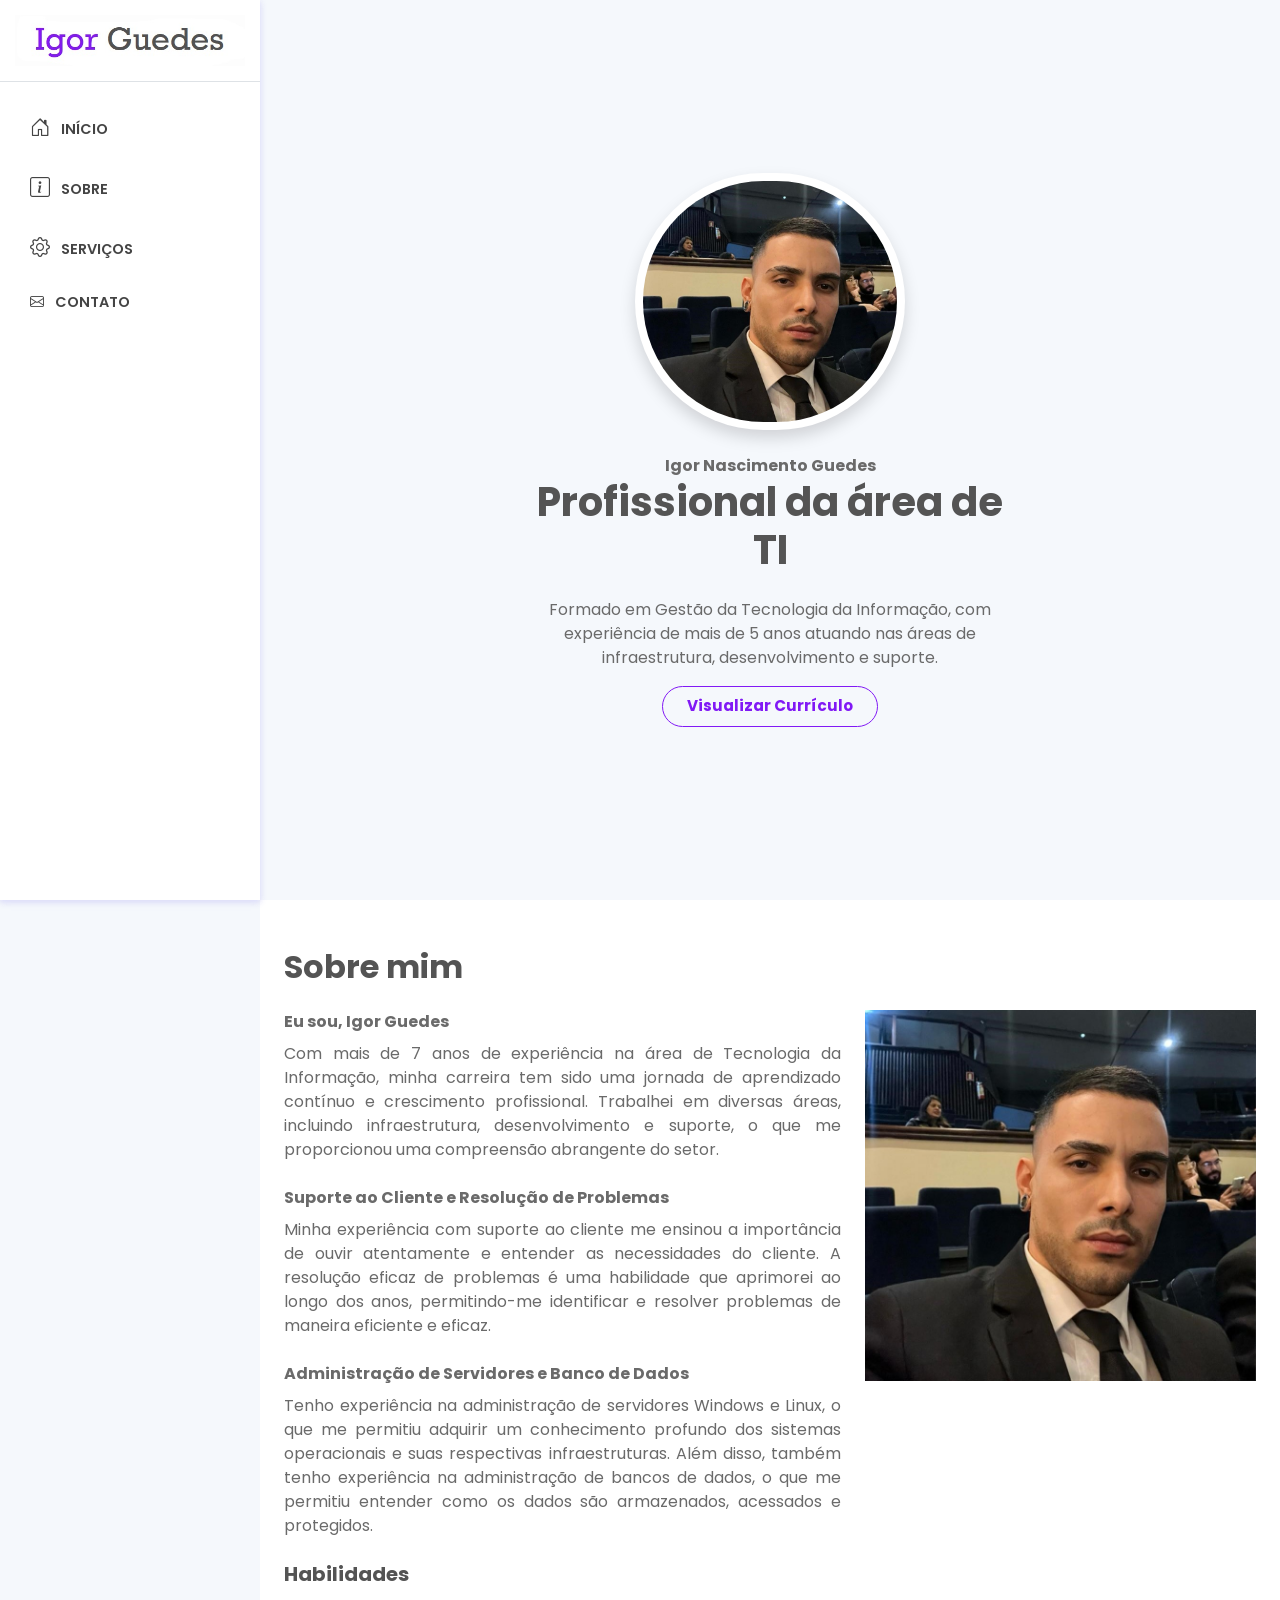
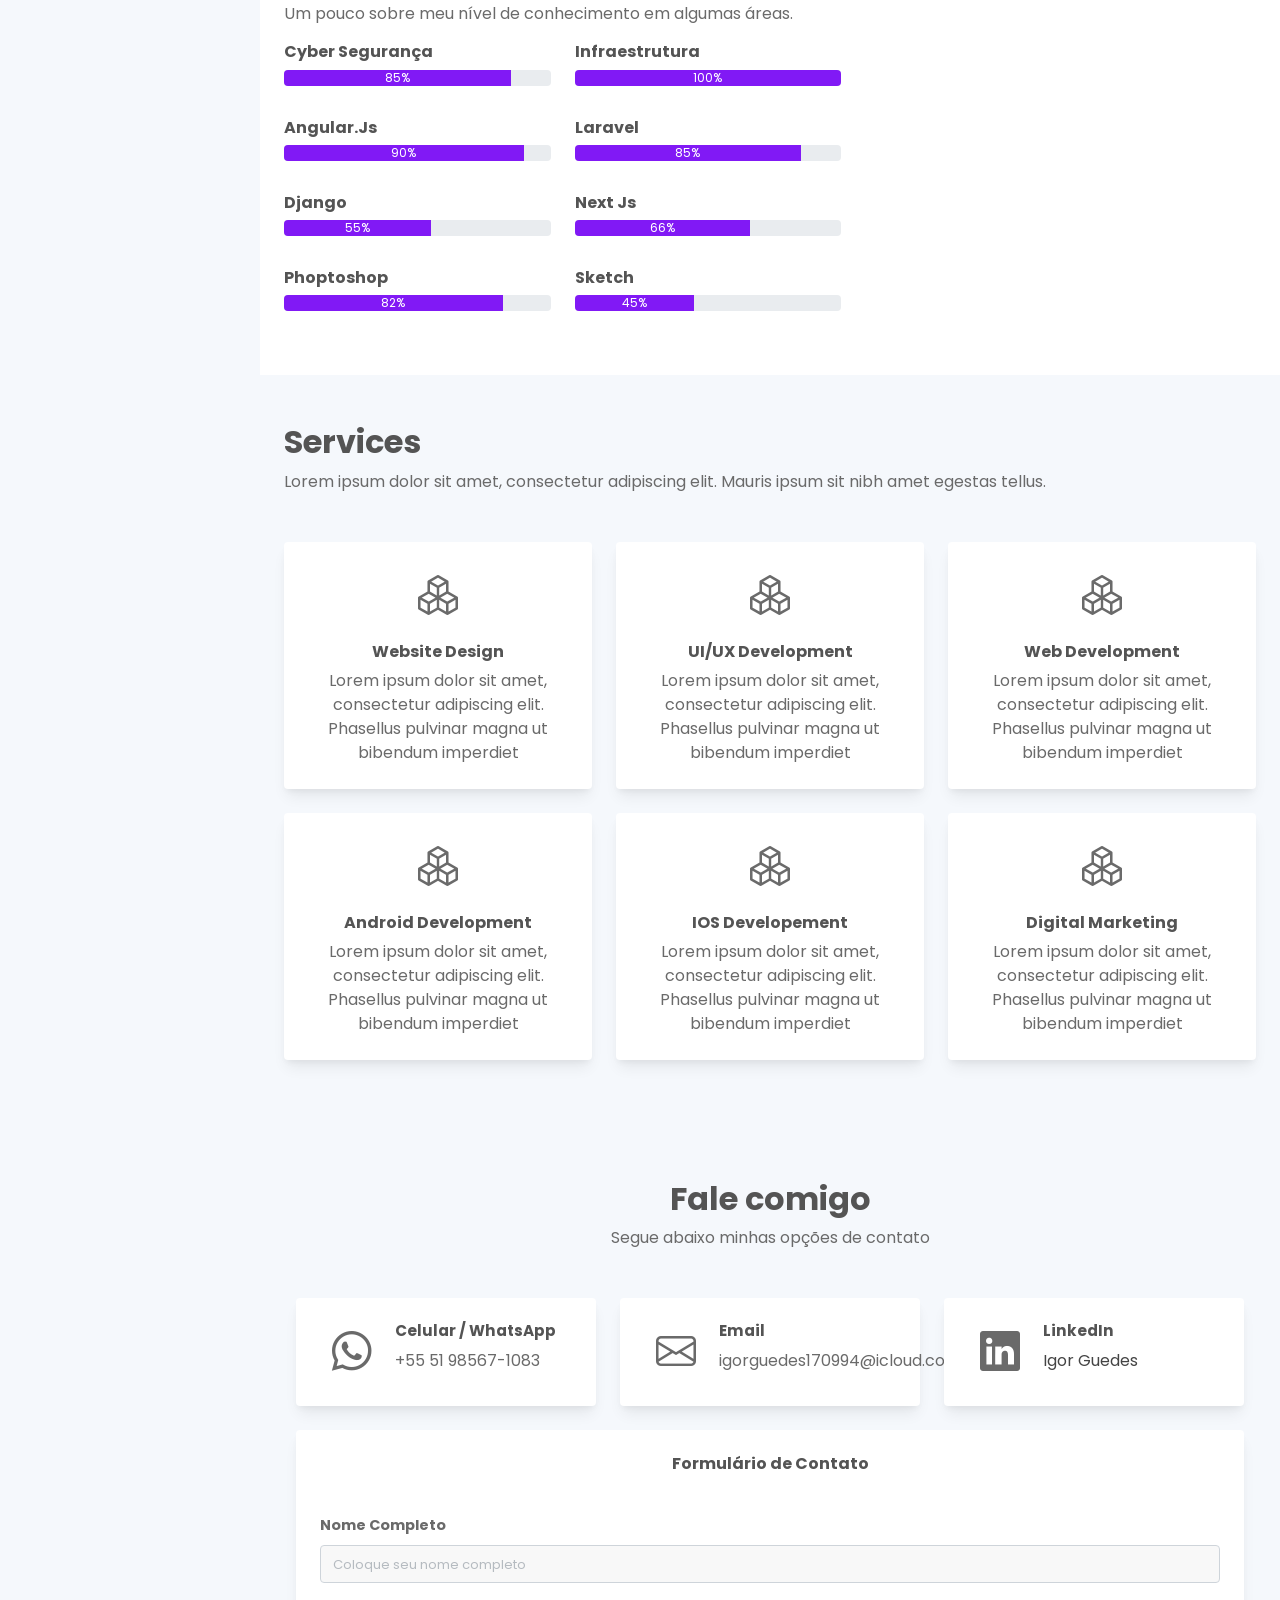
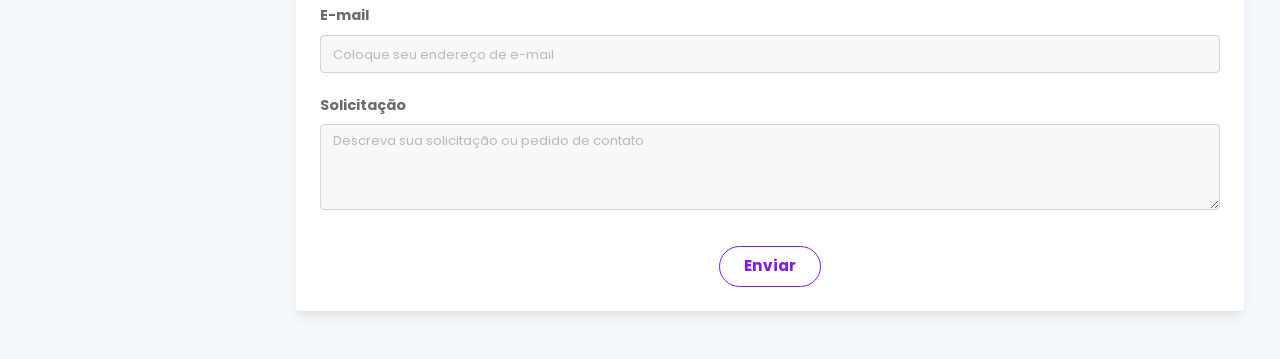
==== commit 58da70c4: "Update index.html" ====
--- a/index.html
+++ b/index.html
@@ -393,7 +393,7 @@
                             <div class="col-md-9">
                                 <h6 class="fs-7 fw-bolder">LinkedIn</h6>
                                 <ul>
-                                    <a target="_blank" href="https://www.linkedin.com/in/igor-guedes/" >www.linkedin.com/in/igor-guedes/</a>                                    
+                                    <a target="_blank" href="https://www.linkedin.com/in/igor-guedes/" >Igor Guedes</a>                                    
                                 </ul>
                             </div>
                         </div>
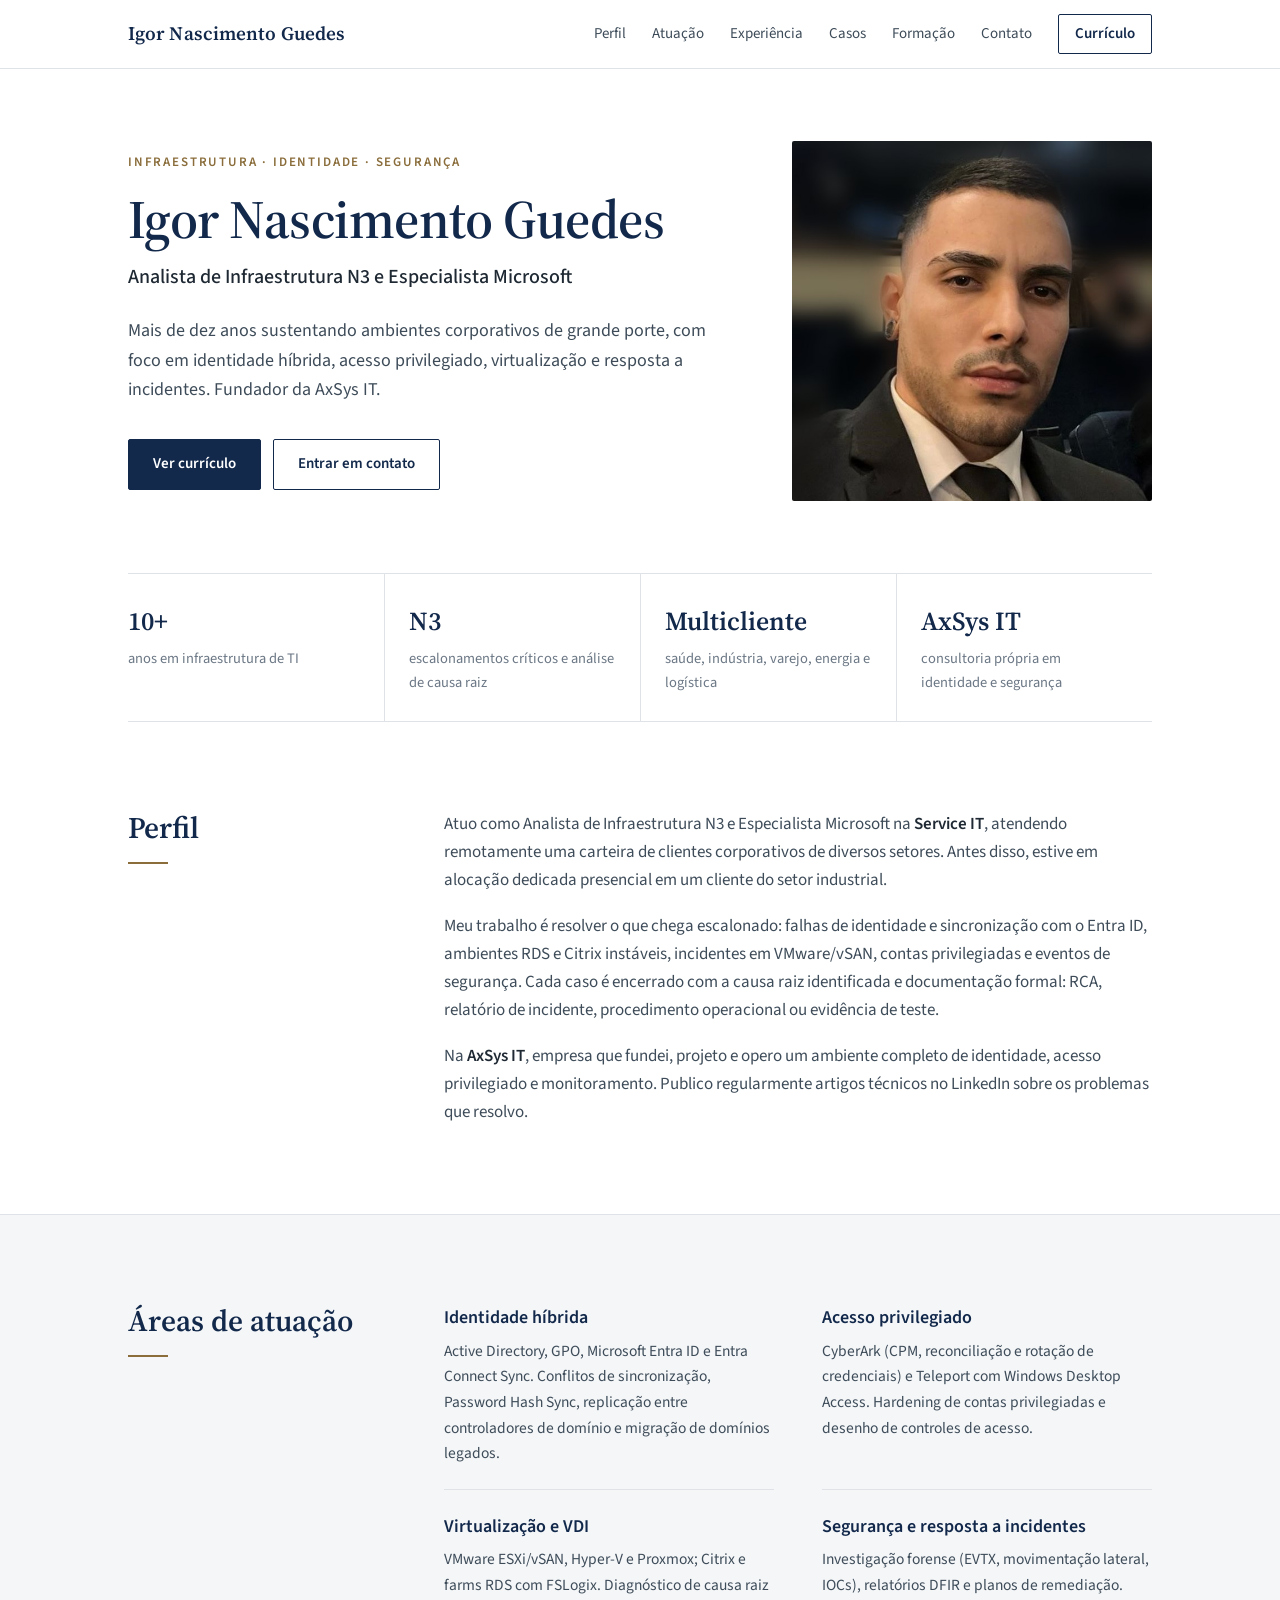
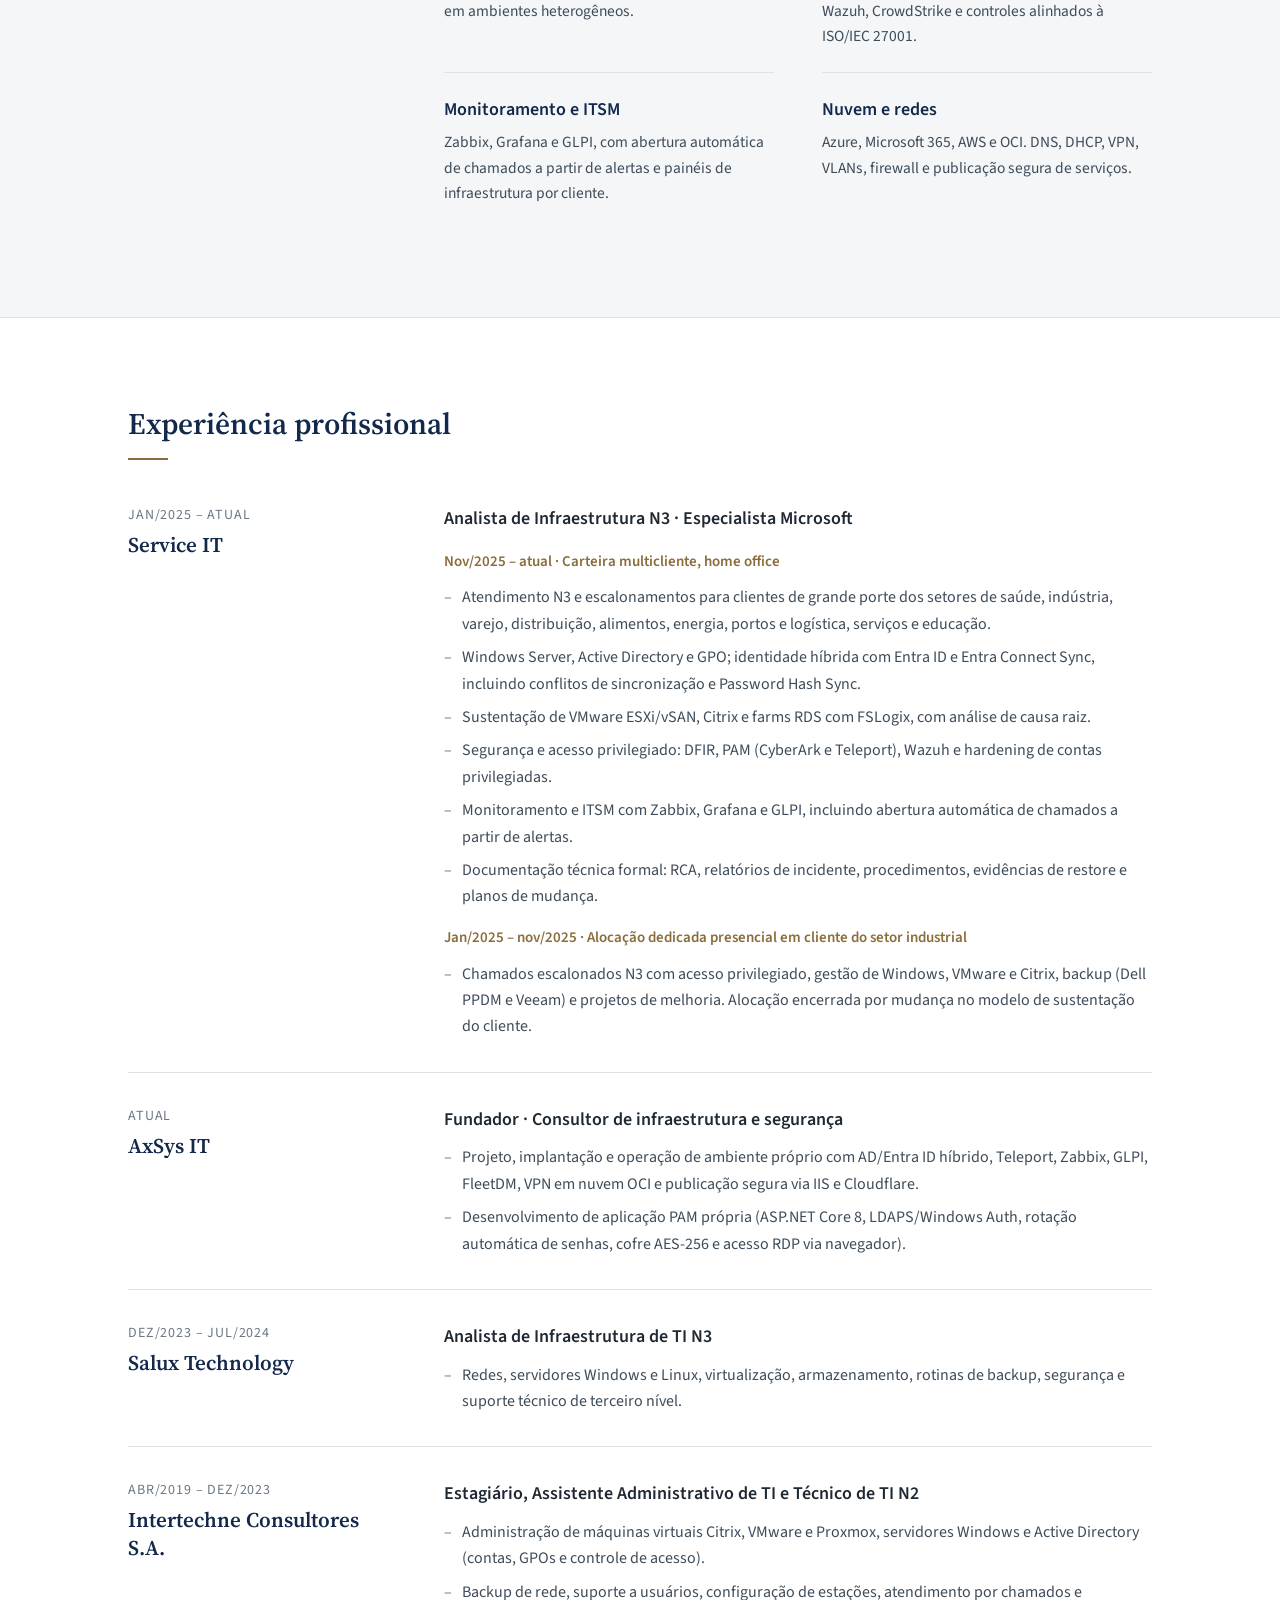
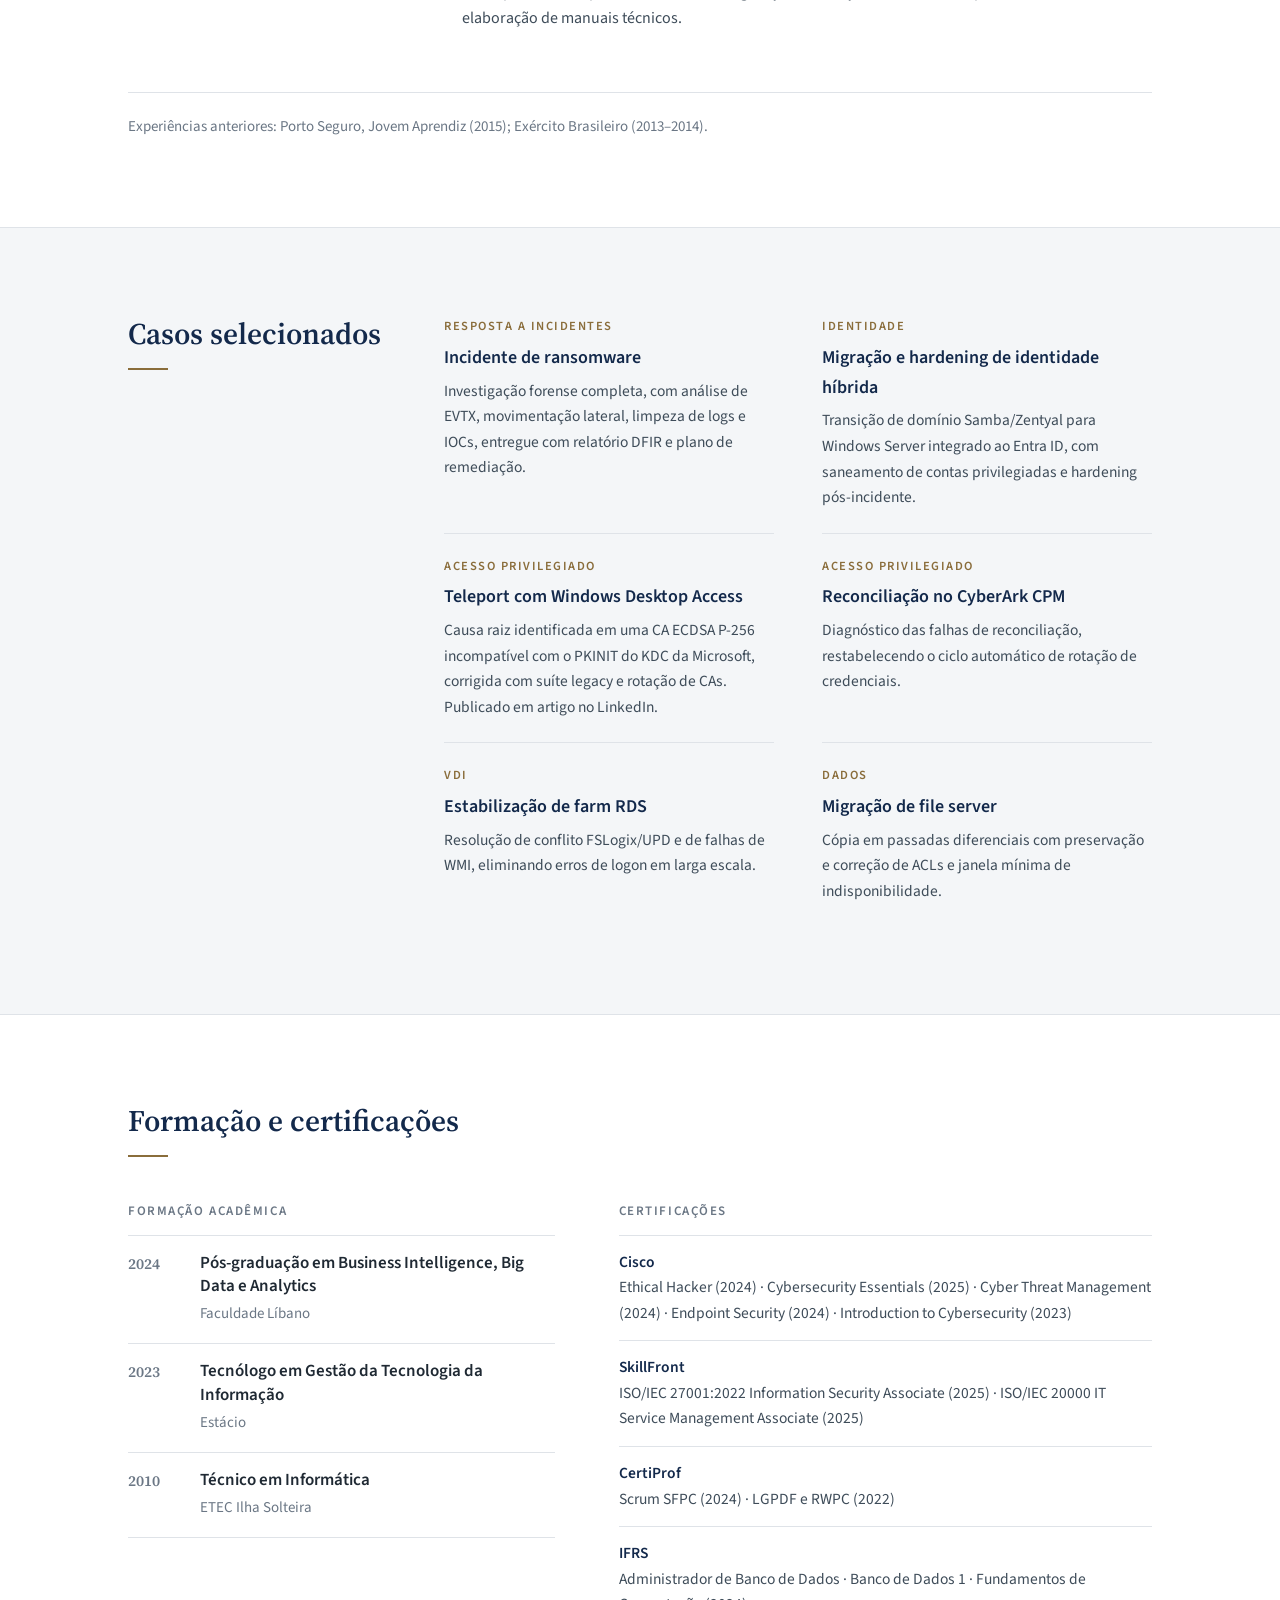
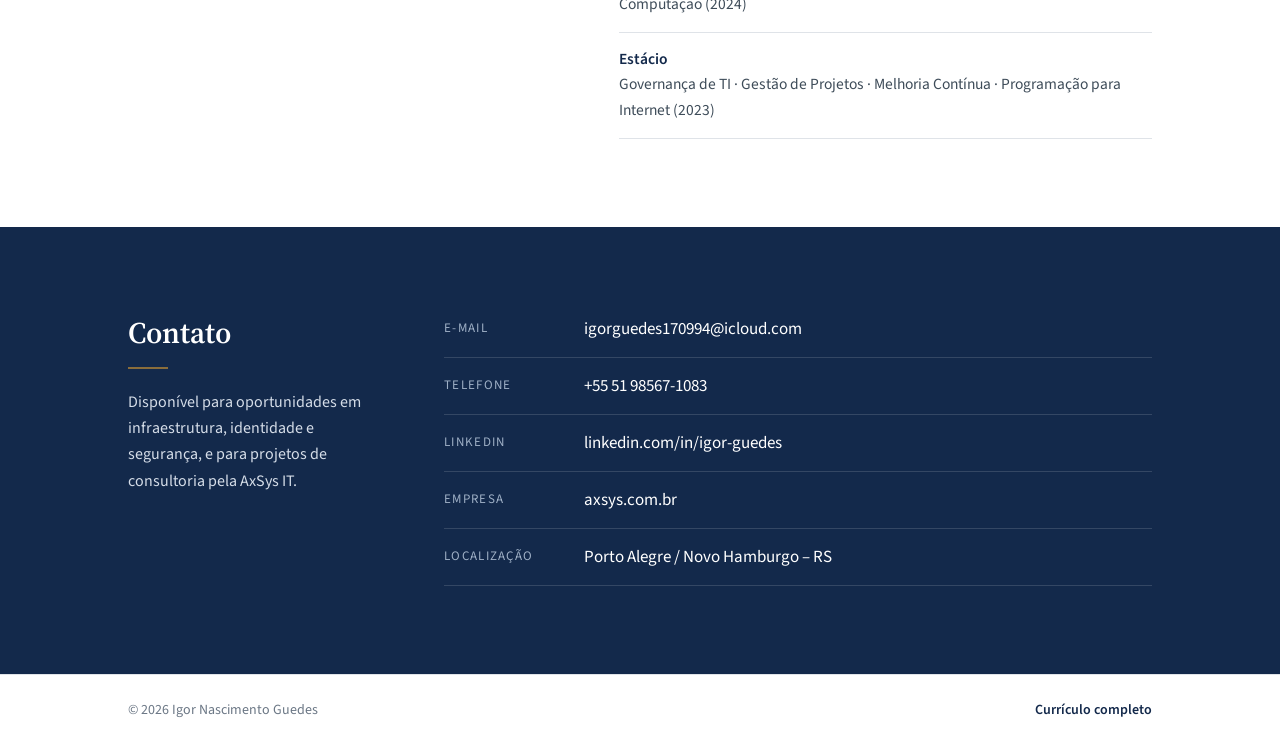
==== commit 76b5b5c8: "Site pessoal e currículo online Co-Authored-By: Claude Opus 5.5 <noreply@anthropic.com> Claude-Sessi" ====
--- a/index.html
+++ b/index.html
@@ -1,448 +1,273 @@
-<!doctype html>
-    <html lang="pt-BR">
-    <head>
-        <meta charset="utf-8">
-        <meta name="viewport" content="width=device-width, initial-scale=1, shrink-to-fit=no">
-        <title>Igor Guedes</title>
-        <meta name="description" content="Acesse meu perfil profissional." />
-        <meta property="og:title" content="Igor Guedes - Profissional de TI" />
-        <meta property="og:url" content="https://guedesigor.github.io/home/" />
-        <meta property="og:description" content="Acesse meu perfil profissional." />
-        <meta property="og:image" content="assets/images/square.jpg" />
-        <meta property="og:locale" content="pt_BR" />
-        <meta property="og:locale:alternate" content="en_US" />
-        <meta property="og:locale:alternate" content="es_ES" />
-        
-        <link rel="shortcut icon" href="assets/images/fav.png" type="image/x-icon">
-        <link href="https://fonts.googleapis.com/css2?family=Poppins:wght@300;400;500;600;700;800;900&amp;display=swap" rel="stylesheet">
-        <link rel="shortcut icon" href="assets/images/fav.jpg">
-        <link rel="stylesheet" href="assets/css/bootstrap.min.css">
-        <link rel="stylesheet" href="https://cdn.jsdelivr.net/npm/bootstrap-icons@1.7.2/font/bootstrap-icons.css">
-        <link rel="stylesheet" type="text/css" href="assets/css/style.css" />
-    </head>
-        <header class="head">
-            <div class="logo border-bottom">
-                <img class="w-100" src="assets/images/logo.jpg" alt="" />
-                 <a class="navbar-toggler d-block d-lg-none" type="button" data-bs-toggle="collapse" data-bs-target="#navbarNav" aria-controls="navbarNav" aria-expanded="false" aria-label="Toggle navigation">
-                    <i class="bi bi-list"></i>
-                </a>
-            </div>
-            <div id="navbarNav" class="navcol d-none d-lg-block">
-                <ul>
-                    <li><a href="#"><i class="bi bi-house-door fs-5 me-2"></i> Início</a></li>
-                    <li><a href="#about"><i class="bi fs-5 bi-info-square me-2"></i> Sobre</a></li>
-                    <li><a href="#service"><i class="bi fs-5 bi-gear me-2"></i> Serviços</a></li>
-                    <li><a href="#contact"><i class="bifs-5  bi-envelope me-2"></i> Contato</a></li>
-                </ul>
-            </div>
-        </header>
-        <div  class="main-content">
-           
-            <!--########################## Profile Starts Here ############################# -->
-            
-            <div class="profile-head">
-               <div class="row vh-100">
-                   <div class="col-xl-6 text-center mx-auto align-self-center ">
-                        <div class="imgcover mb-4">
-                            <img src="assets/images/square.jpg" class="rounded-pill bg-white p-2 shadow" alt="">
-                        </div>
-                        <b class="fs-6">Igor Nascimento Guedes</b>
-                        <h1 class="fw-bold mb-4 fs-1">Profissional da área de TI</h1>
-                        <p>Formado em Gestão da Tecnologia da Informação, com experiência de mais de 5 anos atuando nas áreas de infraestrutura, desenvolvimento e suporte.</p>
-                        <ul>
-                            <li></li>
-                        </ul>
-                        <a target="_blank" class="btn btn-outline-primary fw-bolder fs-7 px-4 py-2 mt-3 rounded-pill" href="assets/Curriculo.pdf">Visualizar Currículo</a>
-                           <br/>
-                    </div>
-               </div>
-            </div>
-            
-            <!--########################## About Us Starts Here ############################# -->
-            
-            <div id="about" class="about px-4 bg-white py-5">
-                <div class="titie-row row mb-3">
-                    <h2 class="fw-bolder">Sobre mim</h2>
-                </div>
-                <div class="row">
-                    <div class="col-md-7">
-                        <p><b>Eu sou, Igor Guedes</b></p>
-                        <p class="pt-2 fs-6 text-justify">Com mais de 7 anos de experiência na área de Tecnologia da Informação, minha carreira tem sido uma jornada de aprendizado contínuo e crescimento profissional. Trabalhei em diversas áreas, incluindo infraestrutura, desenvolvimento e suporte, o que me proporcionou uma compreensão abrangente do setor.</p>
-                        <br/>
-                        <p><b>Suporte ao Cliente e Resolução de Problemas</b></p>
-                        <p class="pt-2 fs-6 text-justify">Minha experiência com suporte ao cliente me ensinou a importância de ouvir atentamente e entender as necessidades do cliente. A resolução eficaz de problemas é uma habilidade que aprimorei ao longo dos anos, permitindo-me identificar e resolver problemas de maneira eficiente e eficaz.</p>
-                        <br/>
-                        <p><b>Administração de Servidores e Banco de Dados</b></p>
-                        <p class="pt-2 fs-6 text-justify">Tenho experiência na administração de servidores Windows e Linux, o que me permitiu adquirir um conhecimento profundo dos sistemas operacionais e suas respectivas infraestruturas. Além disso, também tenho experiência na administração de bancos de dados, o que me permitiu entender como os dados são armazenados, acessados e protegidos.</p>
-                        
-                        <h4 class=" fs-5 my-3 mt-4 fw-bolder">Habilidades</h4>
-                        <p>Um pouco sobre meu nível de conhecimento em algumas áreas.</p>
-                        
-                        <div class="row skill-set">
-                            <div class="col-md-6 py-3">
-                               <h6 class="fw-bold">Cyber Segurança</h6>
-                                <div class="progress">
-                                  <div class="progress-bar bg-primary" role="progressbar" aria-label="Example with label" style="width: 85%;" aria-valuenow="85" aria-valuemin="0" aria-valuemax="100">85%</div>
-                                </div>
-                            </div>
-                             <div class="col-md-6 py-3">
-                                <h6 class="fw-bold">Infraestrutura</h6>
-                                <div class="progress">
-                                  <div class="progress-bar bg-primary" role="progressbar" aria-label="Example with label" style="width: 100%;" aria-valuenow="100" aria-valuemin="0" aria-valuemax="100">100%</div>
-                                </div>
-                            </div>
-                            <div class="col-md-6 py-3">
-                                <h6 class="fw-bold">Angular.Js</h6>
-                                <div class="progress">
-                                  <div class="progress-bar bg-primary" role="progressbar" aria-label="Example with label" style="width: 90%;" aria-valuenow="90" aria-valuemin="0" aria-valuemax="100">90%</div>
-                                </div>
-                            </div>
-                            
-                             <div class="col-md-6 py-3">
-                                <h6 class="fw-bold">Laravel</h6>
-                                <div class="progress">
-                                  <div class="progress-bar bg-primary" role="progressbar" aria-label="Example with label" style="width: 85%;" aria-valuenow="85" aria-valuemin="0" aria-valuemax="100">85%</div>
-                                </div>
-                            </div>
-                            
-                            <div class="col-md-6 py-3">
-                                <h6 class="fw-bold">Django</h6>
-                                <div class="progress">
-                                  <div class="progress-bar bg-primary" role="progressbar" aria-label="Example with label" style="width: 55%;" aria-valuenow="55" aria-valuemin="0" aria-valuemax="100">55%</div>
-                                </div>
-                            </div>
-                            
-                            <div class="col-md-6 py-3">
-                                <h6 class="fw-bold">Next Js</h6>
-                                <div class="progress">
-                                  <div class="progress-bar bg-primary" role="progressbar" aria-label="Example with label" style="width: 66%;" aria-valuenow="66" aria-valuemin="0" aria-valuemax="100">66%</div>
-                                </div>
-                            </div>
-                            
-                            <div class="col-md-6 py-3">
-                                <h6 class="fw-bold">Phoptoshop</h6>
-                                <div class="progress">
-                                  <div class="progress-bar bg-primary" role="progressbar" aria-label="Example with label" style="width: 82%;" aria-valuenow="82" aria-valuemin="0" aria-valuemax="100">82%</div>
-                                </div>
-                            </div>
-                            
-                            <div class="col-md-6 py-3">
-                                <h6 class="fw-bold">Sketch</h6>
-                                <div class="progress">
-                                  <div class="progress-bar bg-primary" role="progressbar" aria-label="Example with label" style="width: 45%;" aria-valuenow="45" aria-valuemin="0" aria-valuemax="100">45%</div>
-                                </div>
-                            </div>
-                        </div>
-                    </div>
-                    <div class="col-md-5">
-                        <img src="assets/images/profile.jpg" alt="">
-                    </div>
-                </div>
-            </div>
-            
-            <!--########################## Services Starts Here ############################# -->
-            
-            <div id="service" class="service px-4 py-5">
-                 <div class="titie-row row mb-3">
-                    <h2 class="fw-bolder">Services</h2>
-                    <p>Lorem ipsum dolor sit amet, consectetur adipiscing elit. Mauris ipsum sit nibh amet egestas tellus.</p>
-                </div>
-                <div class="row mt-5">
-                    <div class="col-lg-4 col-md-6 mb-4">
-                       <div class="serv-cove shadow-md rounded bg-white text-center p-4">
-                            <i class="bi fs-1 bi-boxes"></i>
-                            <h5 class="mt-3 fs-6 fw-bold">Website Design</h5>
-                            <p>Lorem ipsum dolor sit amet, consectetur adipiscing elit. Phasellus pulvinar magna ut bibendum imperdiet</p>
-                       </div>
-                    </div>
-                    
-                     <div class="col-lg-4 col-md-6 mb-4">
-                       <div class="serv-cove shadow-md rounded bg-white text-center p-4">
-                            <i class="bi fs-1 bi-boxes"></i>
-                            <h5 class="mt-3 fs-6 fw-bold">UI/UX Development</h5>
-                            <p>Lorem ipsum dolor sit amet, consectetur adipiscing elit. Phasellus pulvinar magna ut bibendum imperdiet</p>
-                       </div>
-                    </div>
-                    
-                     <div class="col-lg-4 col-md-6 mb-4">
-                       <div class="serv-cove shadow-md rounded bg-white text-center p-4">
-                            <i class="bi fs-1 bi-boxes"></i>
-                            <h5 class="mt-3 fs-6 fw-bold">Web Development</h5>
-                            <p>Lorem ipsum dolor sit amet, consectetur adipiscing elit. Phasellus pulvinar magna ut bibendum imperdiet</p>
-                       </div>
-                    </div>
-                    
-                     <div class="col-lg-4 col-md-6 mb-4">
-                       <div class="serv-cove shadow-md rounded bg-white text-center p-4">
-                            <i class="bi fs-1 bi-boxes"></i>
-                            <h5 class="mt-3 fs-6 fw-bold">Android Development</h5>
-                            <p>Lorem ipsum dolor sit amet, consectetur adipiscing elit. Phasellus pulvinar magna ut bibendum imperdiet</p>
-                       </div>
-                    </div>
-                    
-                     <div class="col-lg-4 col-md-6 mb-4">
-                       <div class="serv-cove shadow-md rounded bg-white text-center p-4">
-                            <i class="bi fs-1 bi-boxes"></i>
-                            <h5 class="mt-3 fs-6 fw-bold">IOS Developement</h5>
-                            <p>Lorem ipsum dolor sit amet, consectetur adipiscing elit. Phasellus pulvinar magna ut bibendum imperdiet</p>
-                       </div>
-                    </div>
-                    
-                     <div class="col-lg-4 col-md-6 mb-4">
-                       <div class="serv-cove shadow-md rounded bg-white text-center p-4">
-                            <i class="bi fs-1 bi-boxes"></i>
-                            <h5 class="mt-3 fs-6 fw-bold">Digital Marketing</h5>
-                            <p>Lorem ipsum dolor sit amet, consectetur adipiscing elit. Phasellus pulvinar magna ut bibendum imperdiet</p>
-                       </div>
-                    </div>
-                </div>
-            </div>
-         
-             <!--########################## Portfolio Starts Here ############################# -->
-            <!--
-            <div id="portfolio" class="service px-4 bg-white py-5">
-                 <div class="titie-row row mb-3">
-                    <h2 class="fw-bolder">Portfolio</h2>
-                    <p>Lorem ipsum dolor sit amet, consectetur adipiscing elit. Mauris ipsum sit nibh amet egestas tellus.</p>
-                </div>
-                <div class="row mt-5">
-                    <div class="col-lg-4 col-md-6 mb-4">
-                       <div class="serv-cove shadow-md rounded bg-white p-2">
-                            <img src="assets/images/blog/1.jpg" alt="">
-                            <h5 class="mt-3 fs-6 fw-bold">Creative Page Design</h5>
-                       </div>
-                    </div>
-                     <div class="col-lg-4 col-md-6 mb-4">
-                       <div class="serv-cove shadow-md rounded bg-white p-2">
-                            <img src="assets/images/blog/2.jpg" alt="">
-                            <h5 class="mt-3 fs-6 fw-bold">Creative Page Design</h5>
-                       </div>
-                    </div>
-                     <div class="col-lg-4 col-md-6 mb-4">
-                       <div class="serv-cove shadow-md rounded bg-white p-2">
-                            <img src="assets/images/blog/3.jpg" alt="">
-                            <h5 class="mt-3 fs-6 fw-bold">Creative Page Design</h5>
-                       </div>
-                    </div>
-                     <div class="col-lg-4 col-md-6 mb-4">
-                       <div class="serv-cove shadow-md rounded bg-white p-2">
-                            <img src="assets/images/blog/4.jpg" alt="">
-                            <h5 class="mt-3 fs-6 fw-bold">Creative Page Design</h5>
-                       </div>
-                    </div>
-                     <div class="col-lg-4 col-md-6 mb-4">
-                       <div class="serv-cove shadow-md rounded bg-white p-2">
-                            <img src="assets/images/blog/5.jpg" alt="">
-                            <h5 class="mt-3 fs-6 fw-bold">Creative Page Design</h5>
-                       </div>
-                    </div>
-                    <div class="col-lg-4 col-md-6 mb-4">
-                       <div class="serv-cove shadow-md rounded bg-white p-2">
-                            <img src="assets/images/blog/6.jpg" alt="">
-                            <h5 class="mt-3 fs-6 fw-bold">Creative Page Design</h5>
-                       </div>
-                    </div>
-                </div>
-            </div>
-            -->
-             <!--########################## Portfolio Starts Here ############################# -->
-             <!--
-             <div id="testimonial" class="service px-4 py-5">
-                 <div class="titie-row row mb-3">
-                    <h2 class="fw-bolder">Testimonial</h2>
-                    <p>Lorem ipsum dolor sit amet, consectetur adipiscing elit. Mauris ipsum sit nibh amet egestas tellus.</p>
-                </div>
-                <div class="row mt-5">
-                    <div class="col-lg-4 col-md-6 mb-4">
-                       <div class="serv-cove shadow-md rounded bg-white p-3">
-                            <div class="prf row mb-3">
-                                <div class="col-md-3">
-                                    <img class="rounded-pill" src="assets/images/testimonial/member-01.jpg" alt="">
-                                </div>
-                                <div class="col-md-9 align-self-center">
-                                    <h6 class="mb-0 fw-bolder">Vinoth Parkash</h6>
-                                    <span>CEO Fabric Nation</span>
-                                </div>
-                            </div>
-                            <div class="det text-center">
-                                <p class="fs-7 fst-italic">Sed lectus ante, pharetra in lacus sed, efficitur luctus elit. Suspendisse commodo felis dictum, tempor tortor a, dapibus tellus. Nam ornare felis ut arcu tristique luctus. Curabitur </p>
-                            </div>
-                       </div>
-                    </div>
-                    
-                    <div class="col-lg-4 col-md-6 mb-4">
-                       <div class="serv-cove shadow-md rounded bg-white p-3">
-                            <div class="prf row mb-3">
-                                <div class="col-md-3">
-                                    <img class="rounded-pill" src="assets/images/testimonial/member-03.jpg" alt="">
-                                </div>
-                                <div class="col-md-9 align-self-center">
-                                    <h6 class="mb-0 fw-bolder">Jackson Daniel</h6>
-                                    <span>CEO Notitech</span>
-                                </div>
-                            </div>
-                            <div class="det text-center">
-                                <p class="fs-7 fst-italic">Sed lectus ante, pharetra in lacus sed, efficitur luctus elit. Suspendisse commodo felis dictum, tempor tortor a, dapibus tellus. Nam ornare felis ut arcu tristique luctus. Curabitur </p>
-                            </div>
-                       </div>
-                    </div>
-                    
-                    <div class="col-lg-4 col-md-6 mb-4">
-                       <div class="serv-cove shadow-md rounded bg-white p-3">
-                            <div class="prf row mb-3">
-                                <div class="col-md-3">
-                                    <img class="rounded-pill" src="assets/images/testimonial/member-02.jpg" alt="">
-                                </div>
-                                <div class="col-md-9 align-self-center">
-                                    <h6 class="mb-0 fw-bolder">Praveen Thaney</h6>
-                                    <span>Admin Vintech</span>
-                                </div>
-                            </div>
-                            <div class="det text-center">
-                                <p class="fs-7 fst-italic">Sed lectus ante, pharetra in lacus sed, efficitur luctus elit. Suspendisse commodo felis dictum, tempor tortor a, dapibus tellus. Nam ornare felis ut arcu tristique luctus. Curabitur </p>
-                            </div>
-                       </div>
-                    </div>
-                     
-                </div>
-            </div>
-            -->
-             <!--########################## Blog Starts Here ############################# -->
-            <!--
-            <div id="blog" class="service px-4 bg-white py-5">
-                 <div class="titie-row row mb-3">
-                    <h2 class="fw-bolder">Blog</h2>
-                    <p>Lorem ipsum dolor sit amet, consectetur adipiscing elit. Mauris ipsum sit nibh amet egestas tellus.</p>
-                </div>
-                <div class="row mt-5">
-                    <div class="col-lg-4 col-md-6 mb-4">
-                       <div class="serv-cove rounded bg-white p-2">
-                            <img src="assets/images/blog/1.jpg" alt="">
-                            <div class="p-2">
-                                <h5 class="mt-3 fs-7 fw-bold">Top 10 Trends in  Webdesign sit nibh amet  Mauris ipsum sit nibh</h5>
-                                <span class="fs-8">22 May 2015</span>
-                                <span class="float-end fs-8"><i class="bi bi-person"></i> Sam Anderson</span>
-                            </div>
-                       </div>
-                    </div>
-                    <div class="col-lg-4 col-md-6 mb-4">
-                       <div class="serv-cove rounded bg-white p-2">
-                            <img src="assets/images/blog/2.jpg" alt="">
-                            <div class="p-2">
-                                <h5 class="mt-3 fs-7 fw-bold">Top 10 Trends in  Webdesign sit nibh amet  Mauris ipsum sit nibh</h5>
-                                <span class="fs-8">22 May 2015</span>
-                                <span class="float-end fs-8"><i class="bi bi-person"></i> Sam Anderson</span>
-                            </div>
-                       </div>
-                    </div>
-                    <div class="col-lg-4 col-md-6 mb-4">
-                       <div class="serv-cove rounded bg-white p-2">
-                            <img src="assets/images/blog/3.jpg" alt="">
-                            <div class="p-2">
-                                <h5 class="mt-3 fs-7 fw-bold">Top 10 Trends in  Webdesign sit nibh amet  Mauris ipsum sit nibh</h5>
-                                <span class="fs-8">22 May 2015</span>
-                                <span class="float-end fs-8"><i class="bi bi-person"></i> Sam Anderson</span>
-                            </div>
-                       </div>
-                    </div>
-                     
-                </div>
-            </div>
-            -->
-              <!--########################## Contact Us Starts Here ############################# -->
-            
-            <div class="service px-4 py-5">
-                 <div class="titie-row row mb-3">
-                    <h2 class="d-flex justify-content-center fw-bolder">Fale comigo</h2>
-                    <p class="d-flex justify-content-center">Segue abaixo minhas opções de contato</p>
-                </div>
-                <div class="contact-row m-0 mt-5 row">
-                    <div class="col-lg-4 col-md-6 mb-4">
-                        <div class="shadow-md row p-4 m-0 rounded bg-white">
-                            <div class="col-md-3 text-center align-self-center">
-                                <i class="bi fs-1 bi-whatsapp"></i>
-                            </div>                                                  
-                            <div class="col-md-9">
-                                <h6 class="fs-7 fw-bolder">Celular / WhatsApp</h6>
-                                <ul>
-                                    <li>+55 51 98567-1083</li>
-                                </ul>
-                            </div>
-                        </div>
-                    </div>
-                    
-                    <div class="col-lg-4 col-md-6 mb-4">
-                        <div class="shadow-md row p-4 m-0 rounded bg-white">
-                            <div class="col-md-3 text-center align-self-center">
-                                <i class="bi fs-1 bi-envelope"></i>
-                            </div>
-                            <div class="col-md-9">
-                                <h6 class="fs-7 fw-bolder">Email</h6>
-                                <ul>
-                                    <li>igorguedes170994@icloud.com</li>
-                                </ul>
-                            </div>
-                        </div>
-                    </div>
-                    
-                    <div class="col-lg-4 col-md-6 mb-4">
-                        <div class="shadow-md row p-4 m-0  rounded bg-white">
-                            <div class="col-md-3 text-center align-self-center">
-                                <i class="bi fs-1 bi-linkedin"></i>
-                            </div>
-                            <div class="col-md-9">
-                                <h6 class="fs-7 fw-bolder">LinkedIn</h6>
-                                <ul>
-                                    <a target="_blank" href="https://www.linkedin.com/in/igor-guedes/" >Igor Guedes</a>                                    
-                                </ul>
-                            </div>
-                        </div>
-                    </div>
-                    
-                </div>
-                <div id="contact" class="contact-row m-0 row">
-                    <div class="col align-self-center">
-                        <div class="shadow-md p-4 rounded bg-white">
-                            <h4 class="d-flex fs-6 fw-bolder mb-3 justify-content-center">Formulário de Contato</h4>
-                            <br/>
-                            <form action="">
-                                <div class="mb-3">
-                                  <label for="exampleFormControlInput1" class="form-label fw-bolder fs-8">Nome Completo</label>
-                                  <input type="text" class="form-control" id="exampleFormControlInput1" placeholder="Coloque seu nome completo">
-                                </div>
-                                 <div class="mb-3">
-                                  <label for="exampleFormControlInput1" class="form-label fw-bolder fs-8">E-mail</label>
-                                  <input type="email" class="form-control" id="exampleFormControlInput1" placeholder="Coloque seu endereço de e-mail">
-                                </div>
-                                <div class="mb-3">
-                                  <label for="exampleFormControlTextarea1" class="form-label fw-bolder fs-8">Solicitação</label>
-                                  <textarea class="form-control" placeholder="Descreva sua solicitação ou pedido de contato" id="exampleFormControlTextarea1" rows="3"></textarea>
-                                </div>
-                                <div class="d-flex justify-content-center"><a target="_blank" class="btn btn-outline-primary fw-bolder fs-7 px-4 py-2 mt-3 rounded-pill" href="#">Enviar</a></div>
-                            </form>
-                        </div>
-                    </div>
-                    <!--
-                    <div class="col-md-6">
-                        <div class="shadow-md p-4 rounded bg-white">
-                            <iframe src="https://www.google.com/maps/embed?pb=!1m14!1m12!1m3!1d15659.16664494769!2d77.32095495000002!3d11.1288885!2m3!1f0!2f0!3f0!3m2!1i1024!2i768!4f13.1!5e0!3m2!1sen!2sin!4v1660839868672!5m2!1sen!2sin" style="width:100%" height="340" style="border:0;" allowfullscreen="" loading="lazy" referrerpolicy="no-referrer-when-downgrade"></iframe>
-                        </div>
-                    </div>
-                    -->
-                </div>
-            </div>
-            
-            
-            
-        </div>
-    <body>
+<!DOCTYPE html>
+<html lang="pt-BR">
+<head>
+<meta charset="utf-8">
+<meta name="viewport" content="width=device-width, initial-scale=1">
+<title>Igor Nascimento Guedes · Infraestrutura, Identidade e Segurança</title>
+<meta name="description" content="Analista de Infraestrutura N3 e Especialista Microsoft com mais de 10 anos de experiência em identidade híbrida, acesso privilegiado (PAM), virtualização, resposta a incidentes e monitoramento.">
+<meta name="author" content="Igor Nascimento Guedes">
+<meta property="og:title" content="Igor Nascimento Guedes · Infraestrutura, Identidade e Segurança">
+<meta property="og:description" content="Analista de Infraestrutura N3 · Especialista Microsoft · Identidade, PAM, virtualização e DFIR.">
+<meta property="og:type" content="profile">
+<meta property="og:image" content="assets/foto.jpg">
+<meta name="theme-color" content="#13294b">
+<link rel="icon" href="favicon.ico" sizes="any">
+<link rel="icon" href="assets/favicon.svg" type="image/svg+xml">
+<link rel="apple-touch-icon" href="assets/apple-touch-icon.png">
+<link rel="preconnect" href="https://fonts.googleapis.com">
+<link rel="preconnect" href="https://fonts.gstatic.com" crossorigin>
+<link href="https://fonts.googleapis.com/css2?family=Source+Sans+3:wght@400;500;600;700&family=Source+Serif+4:opsz,wght@8..60,500;8..60,600;8..60,700&display=swap" rel="stylesheet">
+<link rel="stylesheet" href="assets/style.css">
+</head>
+<body>
+
+<header class="topbar">
+  <div class="wrap topbar-inner">
+    <a href="#inicio" class="wordmark">Igor Nascimento Guedes</a>
+    <nav class="nav" aria-label="Seções">
+      <a href="#sobre">Perfil</a>
+      <a href="#atuacao">Atuação</a>
+      <a href="#experiencia">Experiência</a>
+      <a href="#casos">Casos</a>
+      <a href="#formacao">Formação</a>
+      <a href="#contato">Contato</a>
+      <a href="curriculo.html" class="nav-btn">Currículo</a>
+    </nav>
+  </div>
+</header>
+
+<main>
+
+<section class="hero" id="inicio">
+  <div class="wrap hero-grid">
+    <div class="hero-text">
+      <p class="overline">Infraestrutura · Identidade · Segurança</p>
+      <h1>Igor Nascimento Guedes</h1>
+      <p class="hero-role">Analista de Infraestrutura N3 e Especialista Microsoft</p>
+      <p class="hero-lead">Mais de dez anos sustentando ambientes corporativos de grande porte, com foco em identidade híbrida, acesso privilegiado, virtualização e resposta a incidentes. Fundador da AxSys IT.</p>
+      <div class="hero-actions">
+        <a class="btn btn-solid" href="curriculo.html">Ver currículo</a>
+        <a class="btn btn-line" href="#contato">Entrar em contato</a>
+      </div>
+    </div>
+    <figure class="hero-photo">
+      <img src="assets/foto.jpg" alt="Igor Nascimento Guedes" width="420" height="420">
+    </figure>
+  </div>
+  <div class="wrap">
+    <dl class="facts">
+      <div><dt>10+</dt><dd>anos em infraestrutura de TI</dd></div>
+      <div><dt>N3</dt><dd>escalonamentos críticos e análise de causa raiz</dd></div>
+      <div><dt>Multicliente</dt><dd>saúde, indústria, varejo, energia e logística</dd></div>
+      <div><dt>AxSys IT</dt><dd>consultoria própria em identidade e segurança</dd></div>
+    </dl>
+  </div>
+</section>
+
+<section class="section" id="sobre">
+  <div class="wrap split">
+    <h2 class="section-title">Perfil</h2>
+    <div class="prose">
+      <p>Atuo como Analista de Infraestrutura N3 e Especialista Microsoft na <strong>Service IT</strong>, atendendo remotamente uma carteira de clientes corporativos de diversos setores. Antes disso, estive em alocação dedicada presencial em um cliente do setor industrial.</p>
+      <p>Meu trabalho é resolver o que chega escalonado: falhas de identidade e sincronização com o Entra ID, ambientes RDS e Citrix instáveis, incidentes em VMware/vSAN, contas privilegiadas e eventos de segurança. Cada caso é encerrado com a causa raiz identificada e documentação formal: RCA, relatório de incidente, procedimento operacional ou evidência de teste.</p>
+      <p>Na <strong>AxSys IT</strong>, empresa que fundei, projeto e opero um ambiente completo de identidade, acesso privilegiado e monitoramento. Publico regularmente artigos técnicos no LinkedIn sobre os problemas que resolvo.</p>
+    </div>
+  </div>
+</section>
+
+<section class="section tinted" id="atuacao">
+  <div class="wrap split">
+    <h2 class="section-title">Áreas de atuação</h2>
+    <div class="areas">
+      <div class="area">
+        <h3>Identidade híbrida</h3>
+        <p>Active Directory, GPO, Microsoft Entra ID e Entra Connect Sync. Conflitos de sincronização, Password Hash Sync, replicação entre controladores de domínio e migração de domínios legados.</p>
+      </div>
+      <div class="area">
+        <h3>Acesso privilegiado</h3>
+        <p>CyberArk (CPM, reconciliação e rotação de credenciais) e Teleport com Windows Desktop Access. Hardening de contas privilegiadas e desenho de controles de acesso.</p>
+      </div>
+      <div class="area">
+        <h3>Virtualização e VDI</h3>
+        <p>VMware ESXi/vSAN, Hyper-V e Proxmox; Citrix e farms RDS com FSLogix. Diagnóstico de causa raiz em ambientes heterogêneos.</p>
+      </div>
+      <div class="area">
+        <h3>Segurança e resposta a incidentes</h3>
+        <p>Investigação forense (EVTX, movimentação lateral, IOCs), relatórios DFIR e planos de remediação. Wazuh, CrowdStrike e controles alinhados à ISO/IEC 27001.</p>
+      </div>
+      <div class="area">
+        <h3>Monitoramento e ITSM</h3>
+        <p>Zabbix, Grafana e GLPI, com abertura automática de chamados a partir de alertas e painéis de infraestrutura por cliente.</p>
+      </div>
+      <div class="area">
+        <h3>Nuvem e redes</h3>
+        <p>Azure, Microsoft 365, AWS e OCI. DNS, DHCP, VPN, VLANs, firewall e publicação segura de serviços.</p>
+      </div>
+    </div>
+  </div>
+</section>
+
+<section class="section" id="experiencia">
+  <div class="wrap">
+    <h2 class="section-title">Experiência profissional</h2>
+
+    <article class="exp">
+      <div class="exp-meta">
+        <p class="exp-date">jan/2025 – atual</p>
+        <p class="exp-org">Service IT</p>
+      </div>
+      <div class="exp-body">
+        <h3>Analista de Infraestrutura N3 · Especialista Microsoft</h3>
+        <p class="exp-sub">Nov/2025 – atual · Carteira multicliente, home office</p>
+        <ul>
+          <li>Atendimento N3 e escalonamentos para clientes de grande porte dos setores de saúde, indústria, varejo, distribuição, alimentos, energia, portos e logística, serviços e educação.</li>
+          <li>Windows Server, Active Directory e GPO; identidade híbrida com Entra ID e Entra Connect Sync, incluindo conflitos de sincronização e Password Hash Sync.</li>
+          <li>Sustentação de VMware ESXi/vSAN, Citrix e farms RDS com FSLogix, com análise de causa raiz.</li>
+          <li>Segurança e acesso privilegiado: DFIR, PAM (CyberArk e Teleport), Wazuh e hardening de contas privilegiadas.</li>
+          <li>Monitoramento e ITSM com Zabbix, Grafana e GLPI, incluindo abertura automática de chamados a partir de alertas.</li>
+          <li>Documentação técnica formal: RCA, relatórios de incidente, procedimentos, evidências de restore e planos de mudança.</li>
+        </ul>
+        <p class="exp-sub">Jan/2025 – nov/2025 · Alocação dedicada presencial em cliente do setor industrial</p>
+        <ul>
+          <li>Chamados escalonados N3 com acesso privilegiado, gestão de Windows, VMware e Citrix, backup (Dell PPDM e Veeam) e projetos de melhoria. Alocação encerrada por mudança no modelo de sustentação do cliente.</li>
+        </ul>
+      </div>
+    </article>
+
+    <article class="exp">
+      <div class="exp-meta">
+        <p class="exp-date">Atual</p>
+        <p class="exp-org">AxSys IT</p>
+      </div>
+      <div class="exp-body">
+        <h3>Fundador · Consultor de infraestrutura e segurança</h3>
+        <ul>
+          <li>Projeto, implantação e operação de ambiente próprio com AD/Entra ID híbrido, Teleport, Zabbix, GLPI, FleetDM, VPN em nuvem OCI e publicação segura via IIS e Cloudflare.</li>
+          <li>Desenvolvimento de aplicação PAM própria (ASP.NET Core 8, LDAPS/Windows Auth, rotação automática de senhas, cofre AES-256 e acesso RDP via navegador).</li>
+        </ul>
+      </div>
+    </article>
+
+    <article class="exp">
+      <div class="exp-meta">
+        <p class="exp-date">dez/2023 – jul/2024</p>
+        <p class="exp-org">Salux Technology</p>
+      </div>
+      <div class="exp-body">
+        <h3>Analista de Infraestrutura de TI N3</h3>
+        <ul>
+          <li>Redes, servidores Windows e Linux, virtualização, armazenamento, rotinas de backup, segurança e suporte técnico de terceiro nível.</li>
+        </ul>
+      </div>
+    </article>
+
+    <article class="exp">
+      <div class="exp-meta">
+        <p class="exp-date">abr/2019 – dez/2023</p>
+        <p class="exp-org">Intertechne Consultores S.A.</p>
+      </div>
+      <div class="exp-body">
+        <h3>Estagiário, Assistente Administrativo de TI e Técnico de TI N2</h3>
+        <ul>
+          <li>Administração de máquinas virtuais Citrix, VMware e Proxmox, servidores Windows e Active Directory (contas, GPOs e controle de acesso).</li>
+          <li>Backup de rede, suporte a usuários, configuração de estações, atendimento por chamados e elaboração de manuais técnicos.</li>
+        </ul>
+      </div>
+    </article>
+
+    <p class="note">Experiências anteriores: Porto Seguro, Jovem Aprendiz (2015); Exército Brasileiro (2013–2014).</p>
+  </div>
+</section>
+
+<section class="section tinted" id="casos">
+  <div class="wrap split">
+    <h2 class="section-title">Casos selecionados</h2>
+    <div class="cases">
+      <div class="case">
+        <p class="case-cat">Resposta a incidentes</p>
+        <h3>Incidente de ransomware</h3>
+        <p>Investigação forense completa, com análise de EVTX, movimentação lateral, limpeza de logs e IOCs, entregue com relatório DFIR e plano de remediação.</p>
+      </div>
+      <div class="case">
+        <p class="case-cat">Identidade</p>
+        <h3>Migração e hardening de identidade híbrida</h3>
+        <p>Transição de domínio Samba/Zentyal para Windows Server integrado ao Entra ID, com saneamento de contas privilegiadas e hardening pós-incidente.</p>
+      </div>
+      <div class="case">
+        <p class="case-cat">Acesso privilegiado</p>
+        <h3>Teleport com Windows Desktop Access</h3>
+        <p>Causa raiz identificada em uma CA ECDSA P-256 incompatível com o PKINIT do KDC da Microsoft, corrigida com suíte legacy e rotação de CAs. Publicado em artigo no LinkedIn.</p>
+      </div>
+      <div class="case">
+        <p class="case-cat">Acesso privilegiado</p>
+        <h3>Reconciliação no CyberArk CPM</h3>
+        <p>Diagnóstico das falhas de reconciliação, restabelecendo o ciclo automático de rotação de credenciais.</p>
+      </div>
+      <div class="case">
+        <p class="case-cat">VDI</p>
+        <h3>Estabilização de farm RDS</h3>
+        <p>Resolução de conflito FSLogix/UPD e de falhas de WMI, eliminando erros de logon em larga escala.</p>
+      </div>
+      <div class="case">
+        <p class="case-cat">Dados</p>
+        <h3>Migração de file server</h3>
+        <p>Cópia em passadas diferenciais com preservação e correção de ACLs e janela mínima de indisponibilidade.</p>
+      </div>
+    </div>
+  </div>
+</section>
+
+<section class="section" id="formacao">
+  <div class="wrap">
+    <h2 class="section-title">Formação e certificações</h2>
+    <div class="edu-grid">
+      <div>
+        <h3 class="col-title">Formação acadêmica</h3>
+        <ul class="edu">
+          <li><span class="edu-year">2024</span><div><strong>Pós-graduação em Business Intelligence, Big Data e Analytics</strong><span>Faculdade Líbano</span></div></li>
+          <li><span class="edu-year">2023</span><div><strong>Tecnólogo em Gestão da Tecnologia da Informação</strong><span>Estácio</span></div></li>
+          <li><span class="edu-year">2010</span><div><strong>Técnico em Informática</strong><span>ETEC Ilha Solteira</span></div></li>
+        </ul>
+      </div>
+      <div>
+        <h3 class="col-title">Certificações</h3>
+        <ul class="certs">
+          <li><strong>Cisco</strong> Ethical Hacker (2024) · Cybersecurity Essentials (2025) · Cyber Threat Management (2024) · Endpoint Security (2024) · Introduction to Cybersecurity (2023)</li>
+          <li><strong>SkillFront</strong> ISO/IEC 27001:2022 Information Security Associate (2025) · ISO/IEC 20000 IT Service Management Associate (2025)</li>
+          <li><strong>CertiProf</strong> Scrum SFPC (2024) · LGPDF e RWPC (2022)</li>
+          <li><strong>IFRS</strong> Administrador de Banco de Dados · Banco de Dados 1 · Fundamentos de Computação (2024)</li>
+          <li><strong>Estácio</strong> Governança de TI · Gestão de Projetos · Melhoria Contínua · Programação para Internet (2023)</li>
+        </ul>
+      </div>
+    </div>
+  </div>
+</section>
+
+<section class="contact" id="contato">
+  <div class="wrap split">
+    <div>
+      <h2 class="section-title">Contato</h2>
+      <p class="contact-lead">Disponível para oportunidades em infraestrutura, identidade e segurança, e para projetos de consultoria pela AxSys IT.</p>
+    </div>
+    <dl class="contact-list">
+      <div><dt>E-mail</dt><dd><a href="mailto:igorguedes170994@icloud.com">igorguedes170994@icloud.com</a></dd></div>
+      <div><dt>Telefone</dt><dd><a href="https://wa.me/5551985671083" target="_blank" rel="noopener">+55 51 98567-1083</a></dd></div>
+      <div><dt>LinkedIn</dt><dd><a href="https://www.linkedin.com/in/igor-guedes/" target="_blank" rel="noopener">linkedin.com/in/igor-guedes</a></dd></div>
+      <div><dt>Empresa</dt><dd><a href="https://axsys.com.br" target="_blank" rel="noopener">axsys.com.br</a></dd></div>
+      <div><dt>Localização</dt><dd>Porto Alegre / Novo Hamburgo – RS</dd></div>
+    </dl>
+  </div>
+</section>
+
+</main>
+
+<footer class="footer">
+  <div class="wrap footer-inner">
+    <span>© <span id="year">2026</span> Igor Nascimento Guedes</span>
+    <a href="curriculo.html">Currículo completo</a>
+  </div>
+</footer>
+
+<script>document.getElementById('year').textContent = new Date().getFullYear();</script>
 </body>
-
-<script src="assets/js/jquery-3.2.1.min.js"></script>
-<script src="assets/js/popper.min.js"></script>
-<script src="assets/js/bootstrap.bundle.min.js"></script>
-<script src="assets/plugins/scroll-fixed/jquery-scrolltofixed-min.js"></script>
-<script src="assets/plugins/testimonial/js/owl.carousel.min.js"></script>
-<script src="assets/js/script.js"></script>
-
 </html>
--- a/assets/style.css
+++ b/assets/style.css
@@ -0,0 +1,140 @@
+:root {
+  --navy: #13294b;
+  --navy-2: #1d3a66;
+  --ink: #1f2933;
+  --body: #3e4c59;
+  --muted: #6b7785;
+  --rule: #dfe3e8;
+  --paper: #ffffff;
+  --tint: #f4f6f8;
+  --accent: #8a6d3b;
+  --serif: "Source Serif 4", Georgia, "Times New Roman", serif;
+  --sans: "Source Sans 3", "Segoe UI", Roboto, Helvetica, Arial, sans-serif;
+  --maxw: 1080px;
+}
+
+* { box-sizing: border-box; }
+html { scroll-behavior: smooth; scroll-padding-top: 76px; }
+body { margin: 0; font-family: var(--sans); font-size: 17px; line-height: 1.65; color: var(--body); background: var(--paper); -webkit-font-smoothing: antialiased; }
+a { color: inherit; text-decoration: none; }
+h1, h2, h3 { margin: 0; color: var(--ink); font-weight: 600; }
+p, ul, dl, dd, figure { margin: 0; padding: 0; }
+ul { list-style: none; }
+.wrap { max-width: var(--maxw); margin: 0 auto; padding: 0 28px; }
+
+/* Header */
+.topbar { position: sticky; top: 0; z-index: 20; background: rgba(255,255,255,.97); border-bottom: 1px solid var(--rule); }
+.topbar-inner { display: flex; align-items: center; justify-content: space-between; height: 68px; }
+.wordmark { font-family: var(--serif); font-size: 19px; font-weight: 600; color: var(--navy); letter-spacing: .005em; }
+.nav { display: flex; align-items: center; gap: 26px; font-size: 15px; }
+.nav a { color: var(--body); }
+.nav a:hover { color: var(--navy); }
+.nav .nav-btn { padding: 7px 16px; border: 1px solid var(--navy); color: var(--navy); font-weight: 600; border-radius: 2px; }
+.nav .nav-btn:hover { background: var(--navy); color: #fff; }
+
+/* Hero */
+.hero { padding: 72px 0 0; }
+.hero-grid { display: grid; grid-template-columns: 1fr 360px; gap: 64px; align-items: center; }
+.overline { font-size: 13px; letter-spacing: .14em; text-transform: uppercase; color: var(--accent); font-weight: 600; }
+.hero h1 { font-family: var(--serif); font-size: clamp(38px, 5vw, 54px); line-height: 1.1; color: var(--navy); margin-top: 16px; letter-spacing: -.01em; }
+.hero-role { font-size: 20px; color: var(--ink); margin-top: 12px; font-weight: 500; }
+.hero-lead { margin-top: 22px; max-width: 580px; font-size: 18px; }
+.hero-actions { display: flex; gap: 12px; flex-wrap: wrap; margin-top: 34px; }
+.btn { display: inline-block; padding: 12px 24px; font-size: 15px; font-weight: 600; border-radius: 2px; border: 1px solid var(--navy); transition: background .15s, color .15s; }
+.btn-solid { background: var(--navy); color: #fff; }
+.btn-solid:hover { background: var(--navy-2); }
+.btn-line { color: var(--navy); }
+.btn-line:hover { background: var(--tint); }
+.hero-photo img { display: block; width: 100%; height: auto; aspect-ratio: 1 / 1; object-fit: cover; border-radius: 2px; filter: saturate(.92); }
+
+.facts { display: grid; grid-template-columns: repeat(4, 1fr); margin-top: 72px; border-top: 1px solid var(--rule); border-bottom: 1px solid var(--rule); }
+.facts > div { padding: 26px 24px 26px 0; }
+.facts > div + div { padding-left: 24px; border-left: 1px solid var(--rule); }
+.facts dt { font-family: var(--serif); font-size: 26px; color: var(--navy); font-weight: 600; }
+.facts dd { font-size: 14.5px; color: var(--muted); margin-top: 4px; }
+
+/* Sections */
+.section { padding: 88px 0; }
+.tinted { background: var(--tint); border-top: 1px solid var(--rule); border-bottom: 1px solid var(--rule); }
+.section-title { font-family: var(--serif); font-size: 30px; color: var(--navy); line-height: 1.2; }
+.section-title::after { content: ""; display: block; width: 40px; height: 2px; background: var(--accent); margin-top: 16px; }
+.split { display: grid; grid-template-columns: 260px 1fr; gap: 56px; }
+.prose p + p { margin-top: 18px; }
+.prose strong { color: var(--ink); font-weight: 600; }
+
+/* Areas */
+.areas { display: grid; grid-template-columns: 1fr 1fr; gap: 0 48px; }
+.area { padding: 22px 0; border-top: 1px solid var(--rule); }
+.area:nth-child(-n+2) { border-top: 0; padding-top: 0; }
+.area h3 { font-size: 18px; color: var(--navy); margin-bottom: 6px; }
+.area p { font-size: 15.5px; }
+
+/* Experience */
+#experiencia .section-title { margin-bottom: 44px; }
+.exp { display: grid; grid-template-columns: 260px 1fr; gap: 56px; padding: 32px 0; border-top: 1px solid var(--rule); }
+.exp:first-of-type { border-top: 0; padding-top: 0; }
+.exp-date { font-size: 14px; color: var(--muted); text-transform: uppercase; letter-spacing: .06em; }
+.exp-org { font-family: var(--serif); font-size: 21px; color: var(--navy); font-weight: 600; margin-top: 4px; line-height: 1.3; }
+.exp-body h3 { font-size: 18px; color: var(--ink); }
+.exp-sub { font-size: 15px; color: var(--accent); margin-top: 16px; font-weight: 600; }
+.exp-body ul { margin-top: 10px; }
+.exp-body li { position: relative; padding-left: 18px; margin-top: 7px; font-size: 16px; }
+.exp-body li::before { content: "–"; position: absolute; left: 0; color: var(--muted); }
+.note { margin-top: 28px; padding-top: 22px; border-top: 1px solid var(--rule); font-size: 15px; color: var(--muted); }
+
+/* Cases */
+.cases { display: grid; grid-template-columns: 1fr 1fr; gap: 0 48px; }
+.case { padding: 22px 0; border-top: 1px solid var(--rule); }
+.case:nth-child(-n+2) { border-top: 0; padding-top: 0; }
+.case-cat { font-size: 12.5px; letter-spacing: .12em; text-transform: uppercase; color: var(--accent); font-weight: 600; }
+.case h3 { font-size: 18px; color: var(--navy); margin: 6px 0; }
+.case p:last-child { font-size: 15.5px; }
+
+/* Education */
+#formacao .section-title { margin-bottom: 44px; }
+.edu-grid { display: grid; grid-template-columns: 1fr 1.25fr; gap: 64px; }
+.col-title { font-size: 13px; letter-spacing: .12em; text-transform: uppercase; color: var(--muted); font-weight: 600; padding-bottom: 12px; border-bottom: 1px solid var(--rule); }
+.edu li { display: grid; grid-template-columns: 56px 1fr; gap: 16px; padding: 16px 0; border-bottom: 1px solid var(--rule); }
+.edu-year { font-family: var(--serif); color: var(--navy); font-weight: 600; }
+.edu strong { display: block; color: var(--ink); font-weight: 600; line-height: 1.4; }
+.edu span { font-size: 15px; color: var(--muted); }
+.certs li { padding: 14px 0; border-bottom: 1px solid var(--rule); font-size: 15.5px; }
+.certs strong { display: block; color: var(--navy); font-weight: 600; }
+
+/* Contact */
+.contact { background: var(--navy); color: #d5dde8; padding: 88px 0; }
+.contact .section-title { color: #fff; }
+.contact-lead { margin-top: 20px; font-size: 16px; }
+.contact-list > div { display: grid; grid-template-columns: 140px 1fr; padding: 14px 0; border-bottom: 1px solid rgba(255,255,255,.14); }
+.contact-list > div:first-child { padding-top: 0; }
+.contact-list dt { font-size: 13px; letter-spacing: .1em; text-transform: uppercase; color: #9fb0c6; padding-top: 3px; }
+.contact-list dd { color: #fff; font-size: 17px; }
+.contact-list a:hover { text-decoration: underline; text-underline-offset: 3px; }
+
+.footer { padding: 24px 0; font-size: 14px; color: var(--muted); border-top: 1px solid var(--rule); }
+.footer-inner { display: flex; justify-content: space-between; gap: 16px; flex-wrap: wrap; }
+.footer a { color: var(--navy); font-weight: 600; }
+
+/* Responsive */
+@media (max-width: 900px) {
+  .nav a:not(.nav-btn) { display: none; }
+  .hero { padding-top: 48px; }
+  .hero-grid { grid-template-columns: 1fr; gap: 36px; }
+  .hero-photo { order: -1; max-width: 200px; }
+  .facts { grid-template-columns: 1fr 1fr; margin-top: 48px; }
+  .facts > div:nth-child(3) { padding-left: 0; border-left: 0; }
+  .facts > div:nth-child(n+3) { border-top: 1px solid var(--rule); }
+  .split, .exp, .edu-grid { grid-template-columns: 1fr; gap: 28px; }
+  .exp { gap: 12px; }
+  .areas, .cases { grid-template-columns: 1fr; }
+  .area:nth-child(2), .case:nth-child(2) { border-top: 1px solid var(--rule); padding-top: 22px; }
+  .section, .contact { padding: 64px 0; }
+}
+@media (max-width: 520px) {
+  body { font-size: 16px; }
+  .wordmark { font-size: 16px; }
+  .facts { grid-template-columns: 1fr; }
+  .facts > div, .facts > div + div { padding-left: 0; border-left: 0; }
+  .facts > div + div { border-top: 1px solid var(--rule); }
+  .contact-list > div { grid-template-columns: 1fr; gap: 2px; }
+}
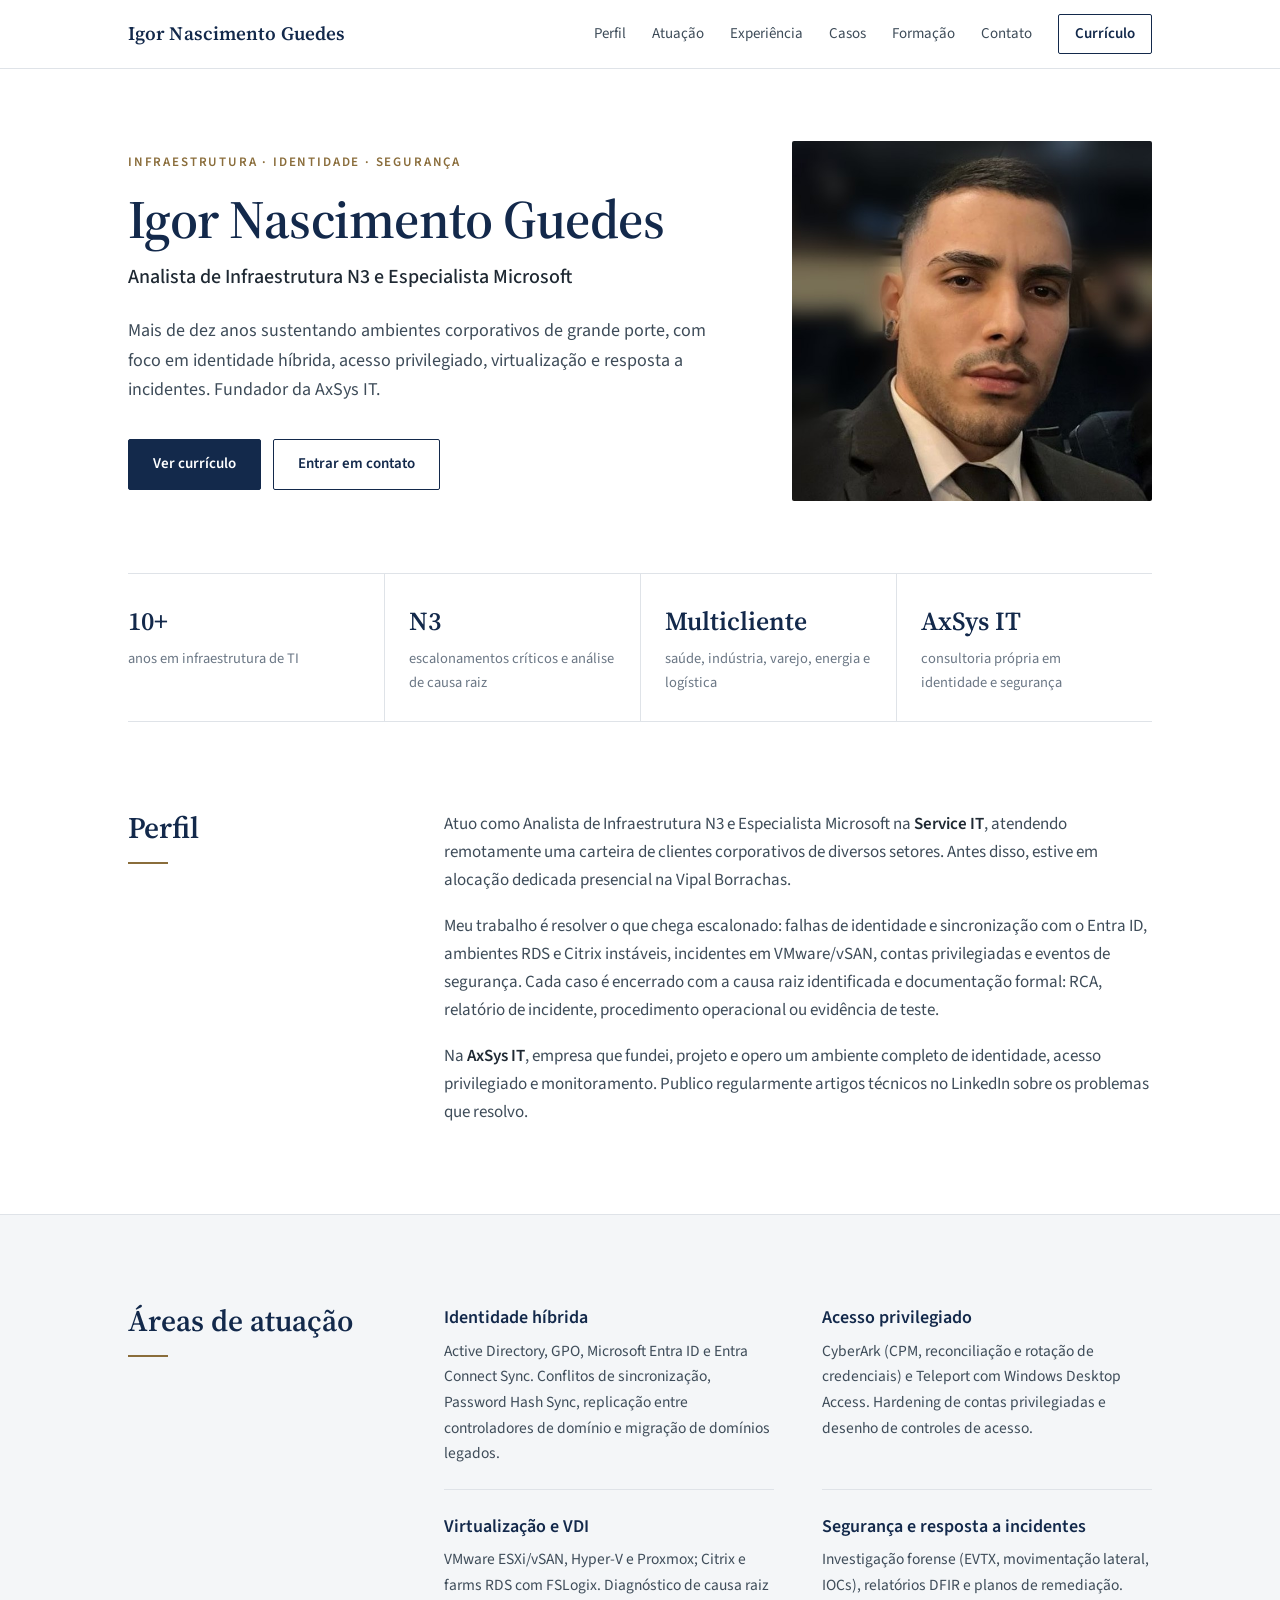
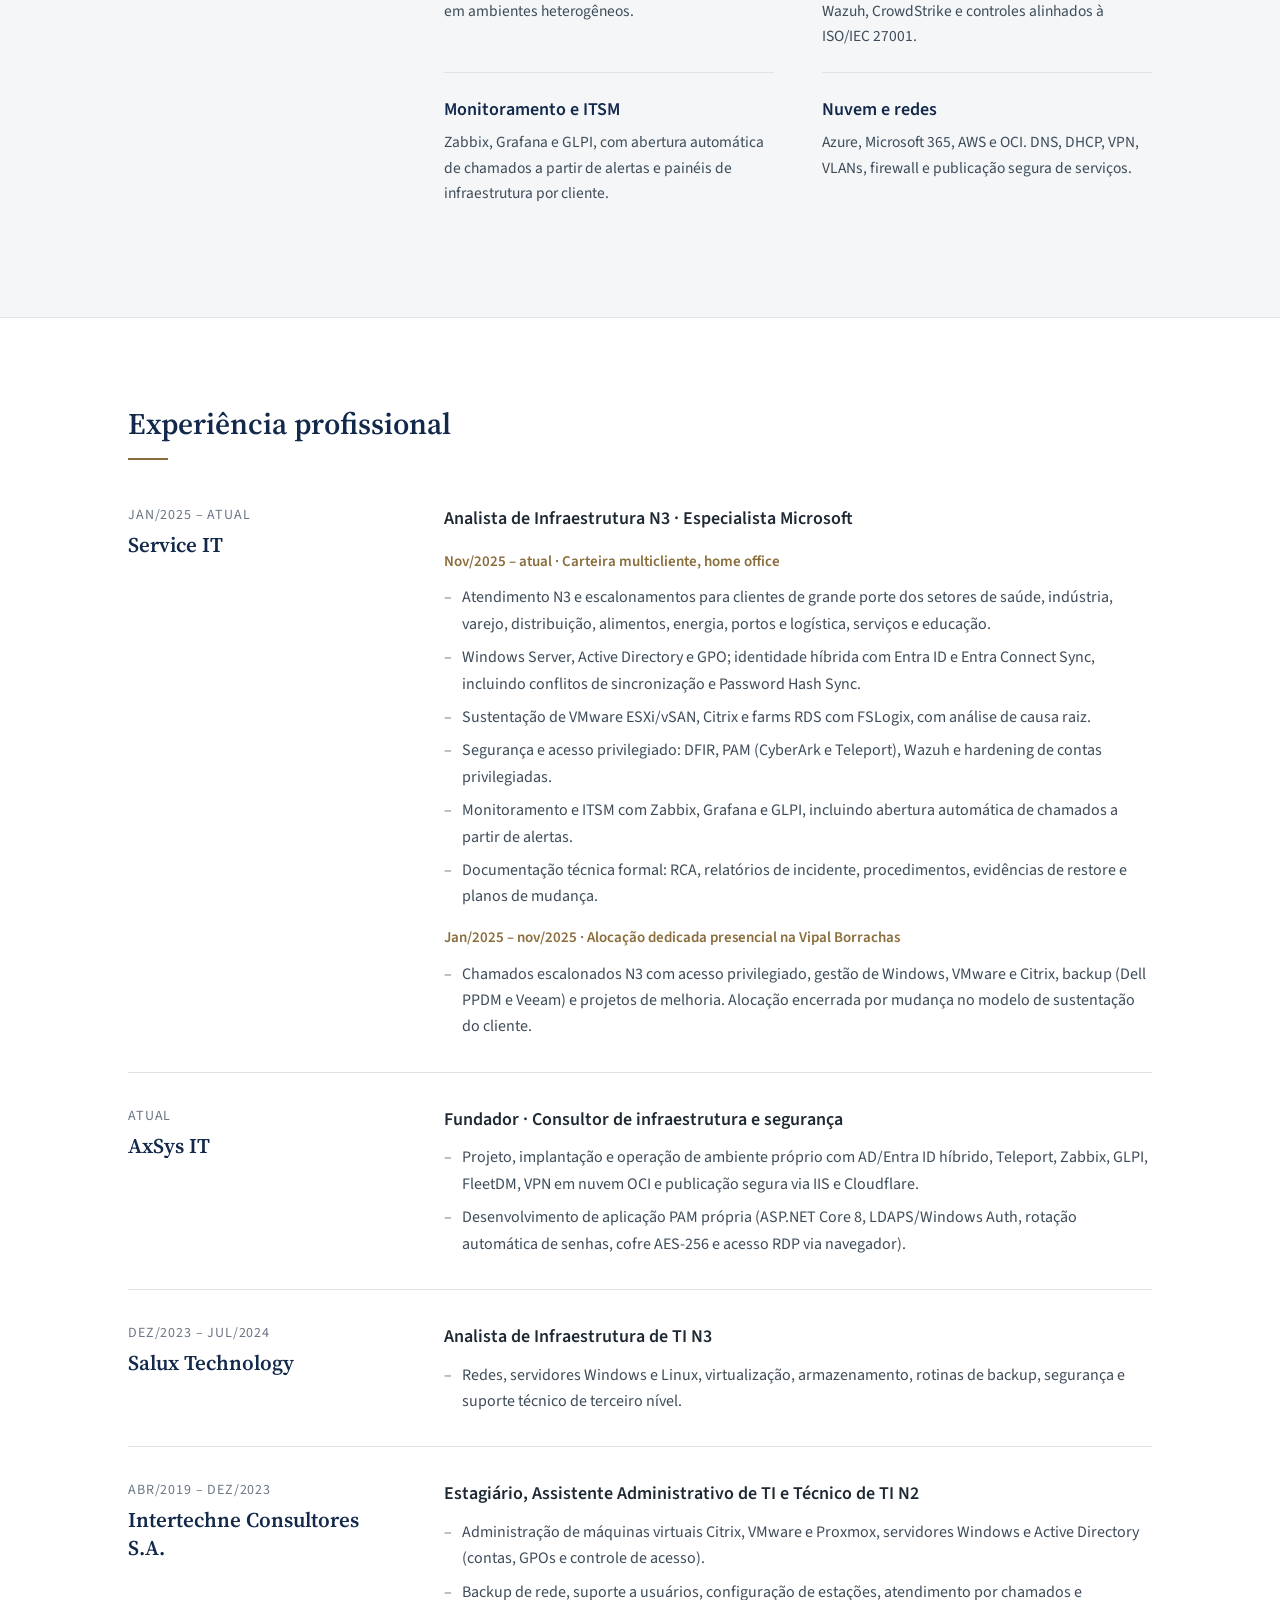
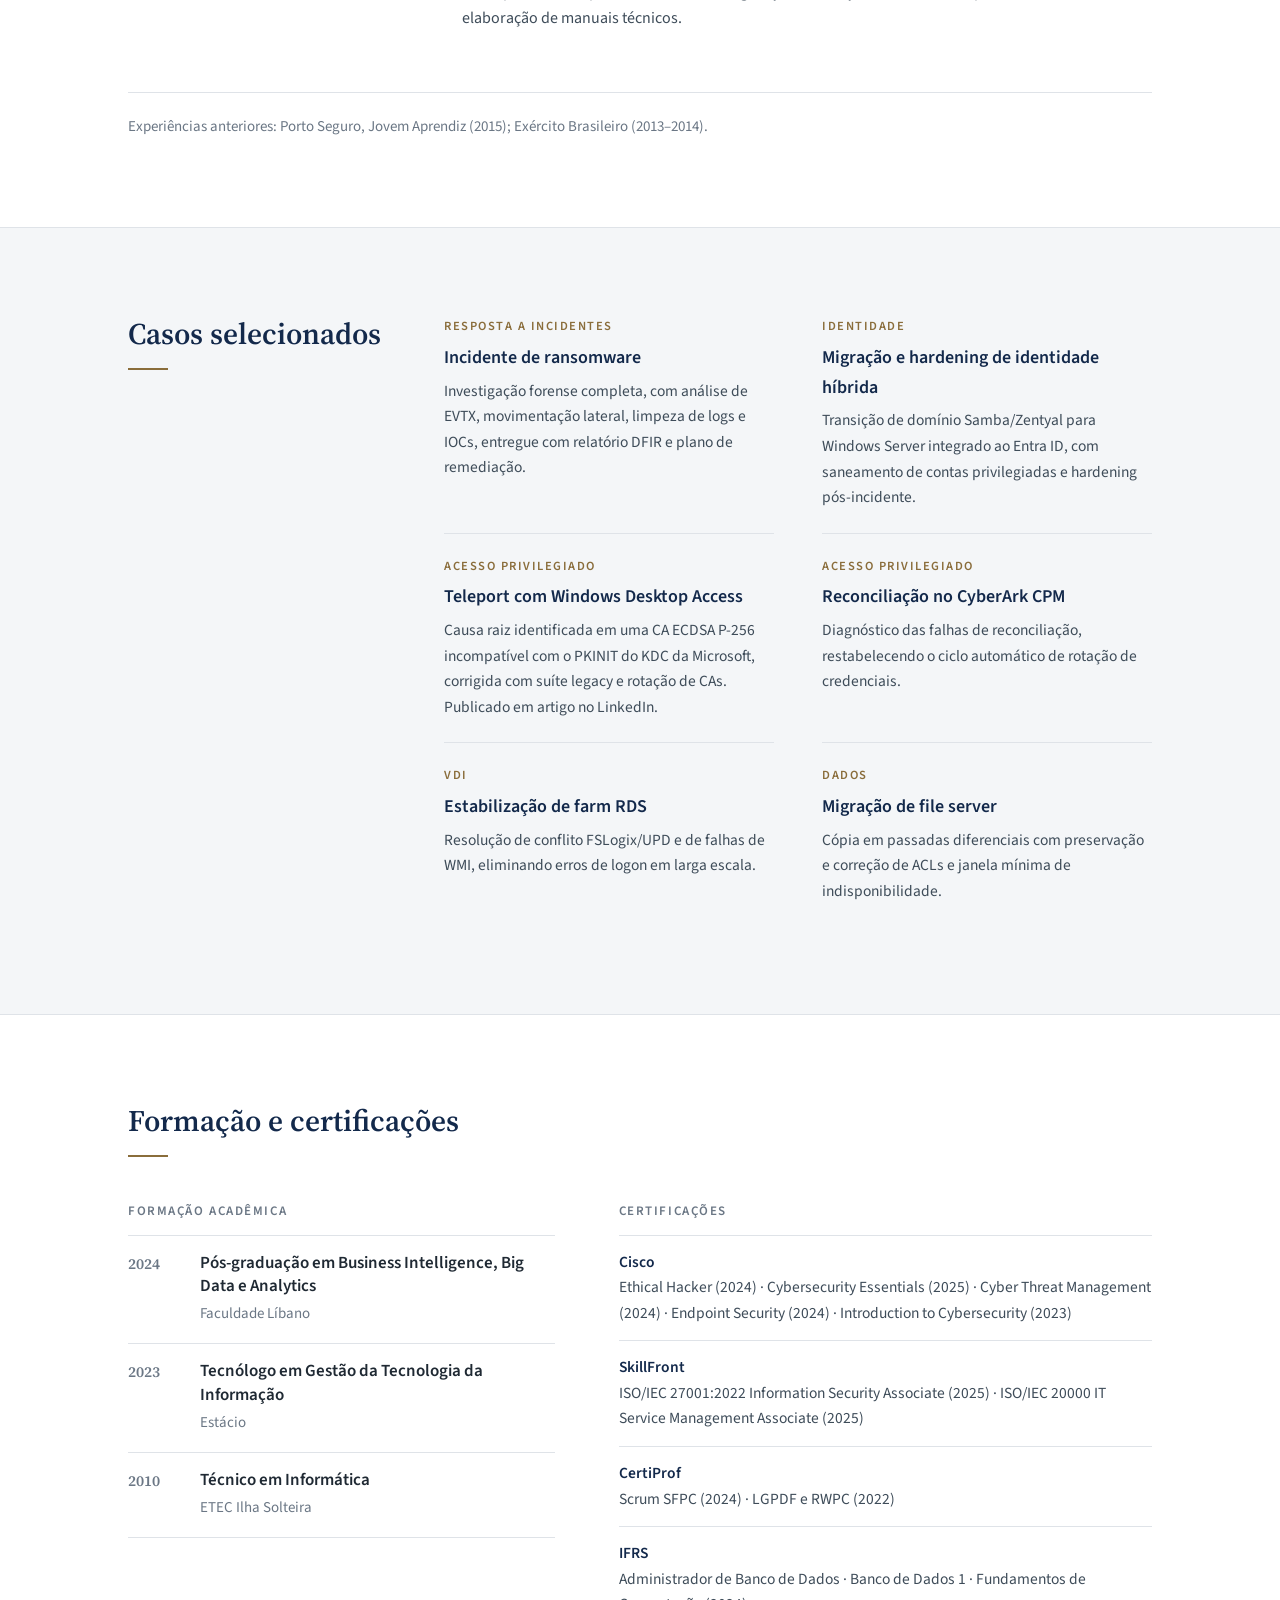
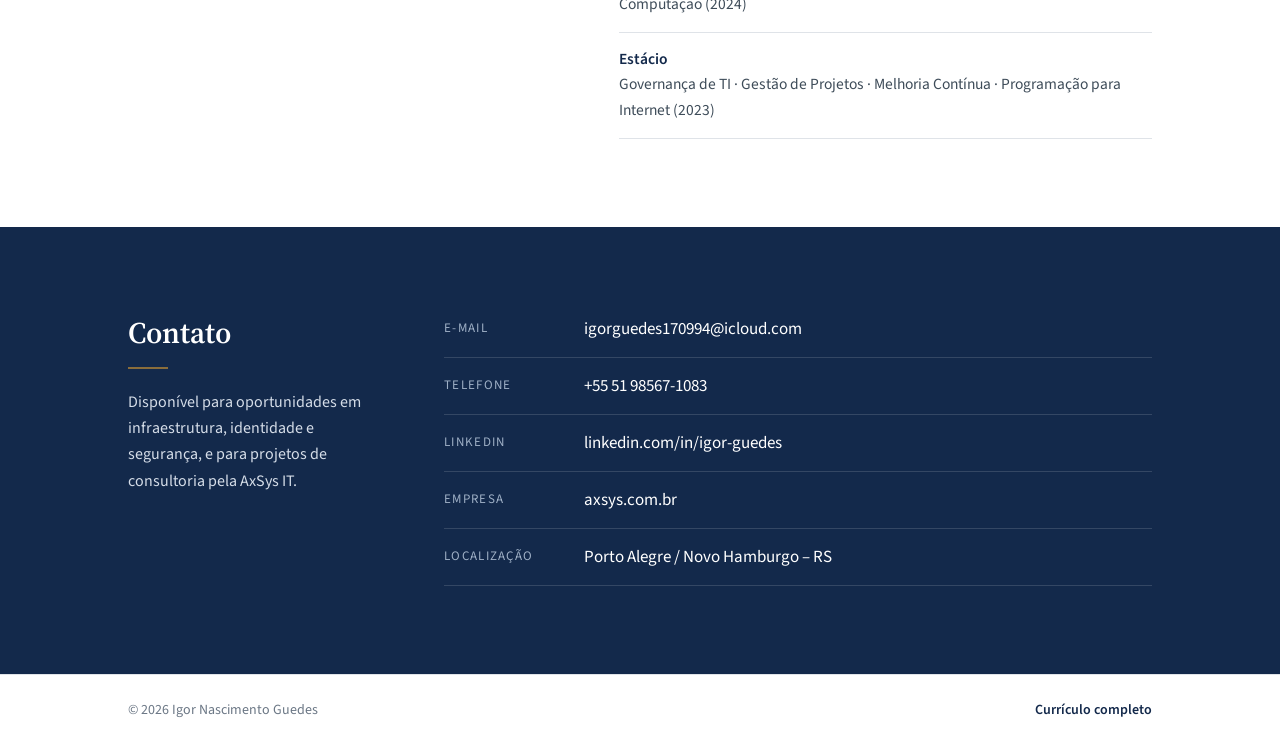
==== commit 18285e2e: "Inclui a alocação na Vipal Borrachas Co-Authored-By: Claude Opus 5.5 <noreply@anthropic.com> Claude-" ====
--- a/index.html
+++ b/index.html
@@ -68,7 +68,7 @@
   <div class="wrap split">
     <h2 class="section-title">Perfil</h2>
     <div class="prose">
-      <p>Atuo como Analista de Infraestrutura N3 e Especialista Microsoft na <strong>Service IT</strong>, atendendo remotamente uma carteira de clientes corporativos de diversos setores. Antes disso, estive em alocação dedicada presencial em um cliente do setor industrial.</p>
+      <p>Atuo como Analista de Infraestrutura N3 e Especialista Microsoft na <strong>Service IT</strong>, atendendo remotamente uma carteira de clientes corporativos de diversos setores. Antes disso, estive em alocação dedicada presencial na Vipal Borrachas.</p>
       <p>Meu trabalho é resolver o que chega escalonado: falhas de identidade e sincronização com o Entra ID, ambientes RDS e Citrix instáveis, incidentes em VMware/vSAN, contas privilegiadas e eventos de segurança. Cada caso é encerrado com a causa raiz identificada e documentação formal: RCA, relatório de incidente, procedimento operacional ou evidência de teste.</p>
       <p>Na <strong>AxSys IT</strong>, empresa que fundei, projeto e opero um ambiente completo de identidade, acesso privilegiado e monitoramento. Publico regularmente artigos técnicos no LinkedIn sobre os problemas que resolvo.</p>
     </div>
@@ -127,7 +127,7 @@
           <li>Monitoramento e ITSM com Zabbix, Grafana e GLPI, incluindo abertura automática de chamados a partir de alertas.</li>
           <li>Documentação técnica formal: RCA, relatórios de incidente, procedimentos, evidências de restore e planos de mudança.</li>
         </ul>
-        <p class="exp-sub">Jan/2025 – nov/2025 · Alocação dedicada presencial em cliente do setor industrial</p>
+        <p class="exp-sub">Jan/2025 – nov/2025 · Alocação dedicada presencial na Vipal Borrachas</p>
         <ul>
           <li>Chamados escalonados N3 com acesso privilegiado, gestão de Windows, VMware e Citrix, backup (Dell PPDM e Veeam) e projetos de melhoria. Alocação encerrada por mudança no modelo de sustentação do cliente.</li>
         </ul>
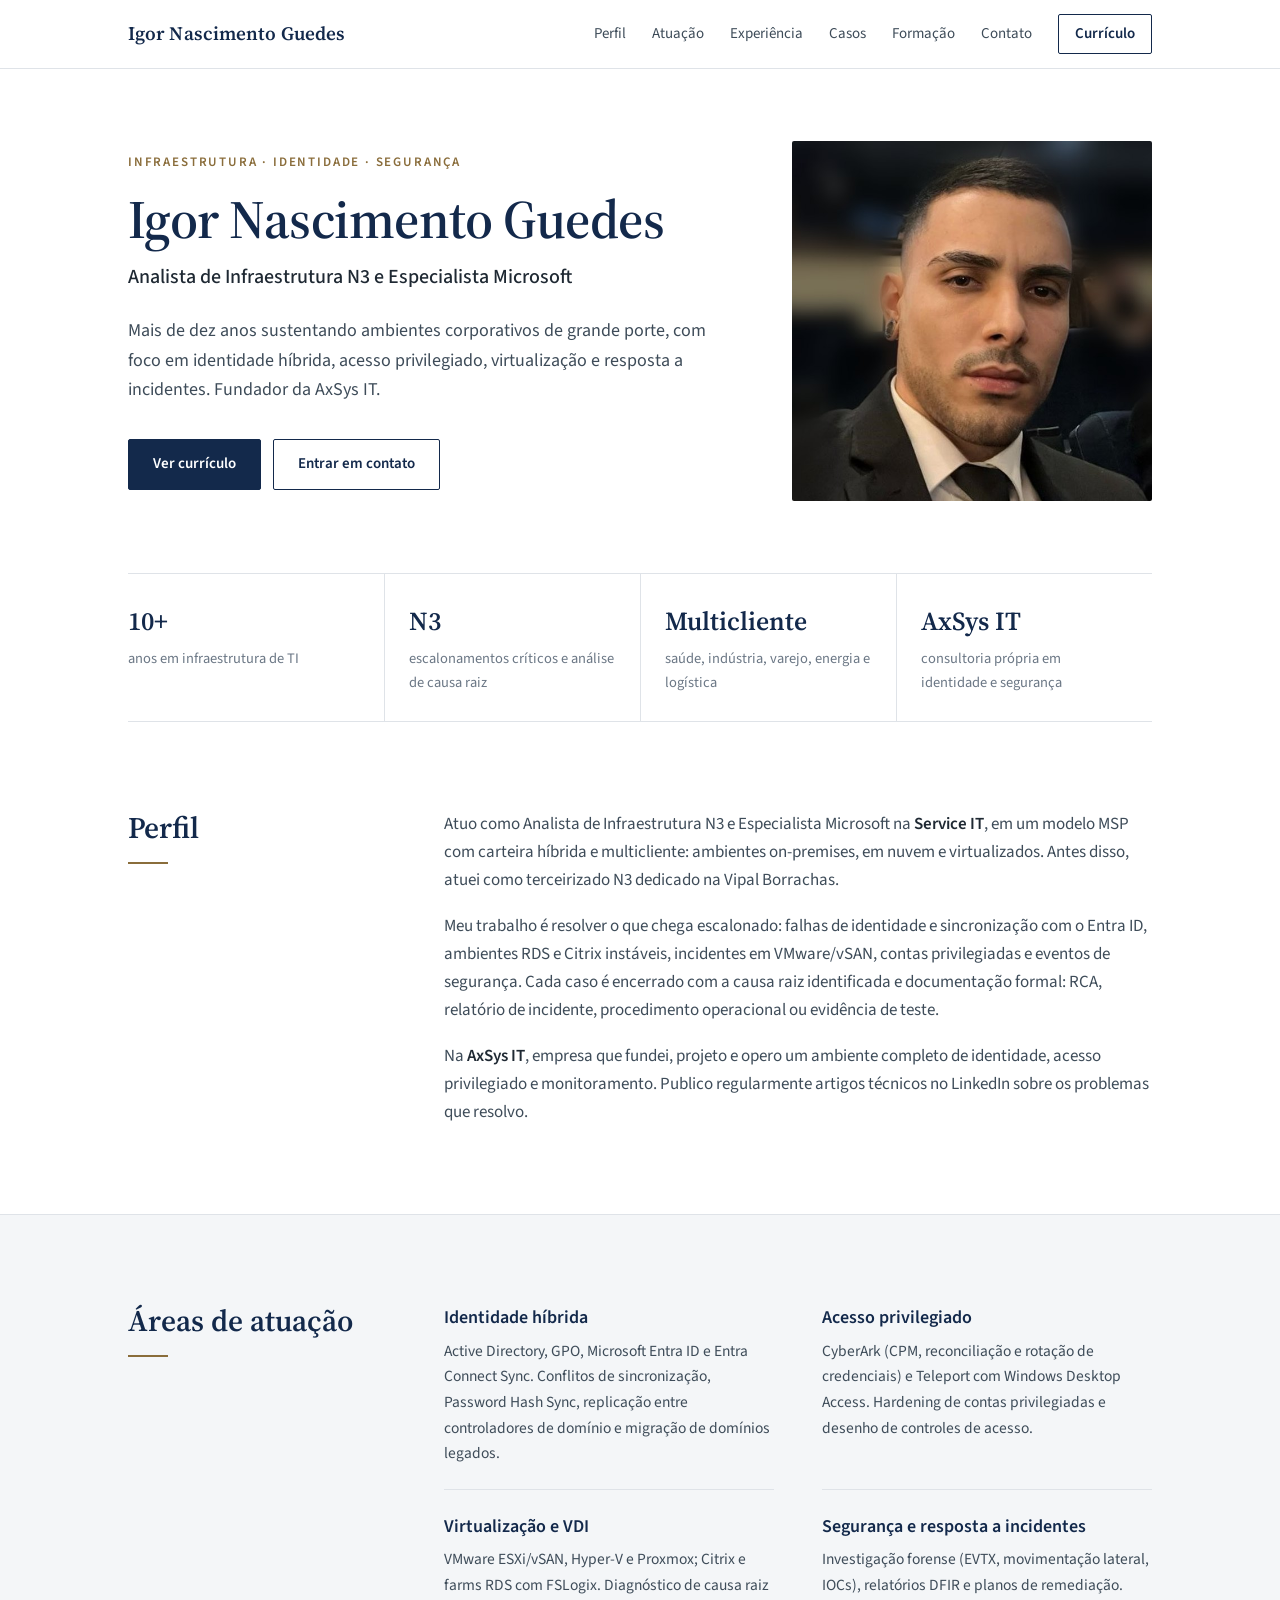
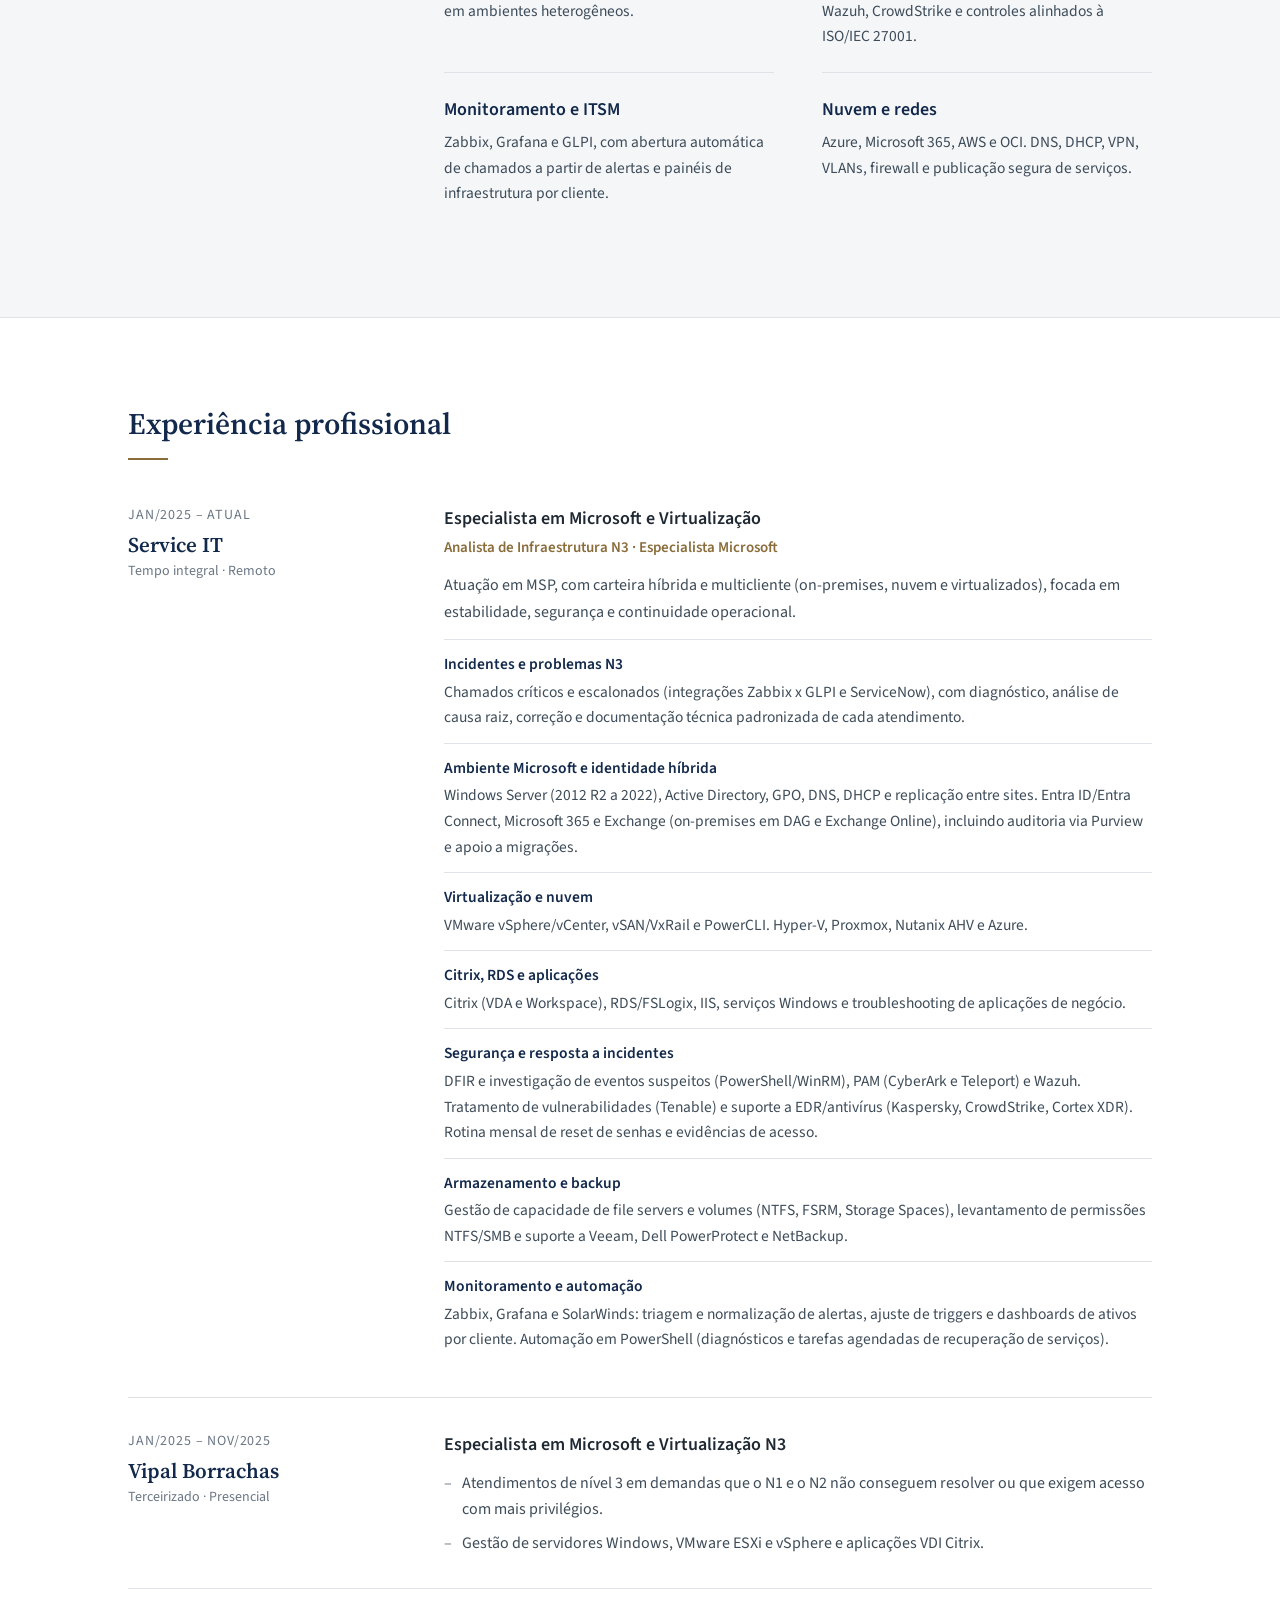
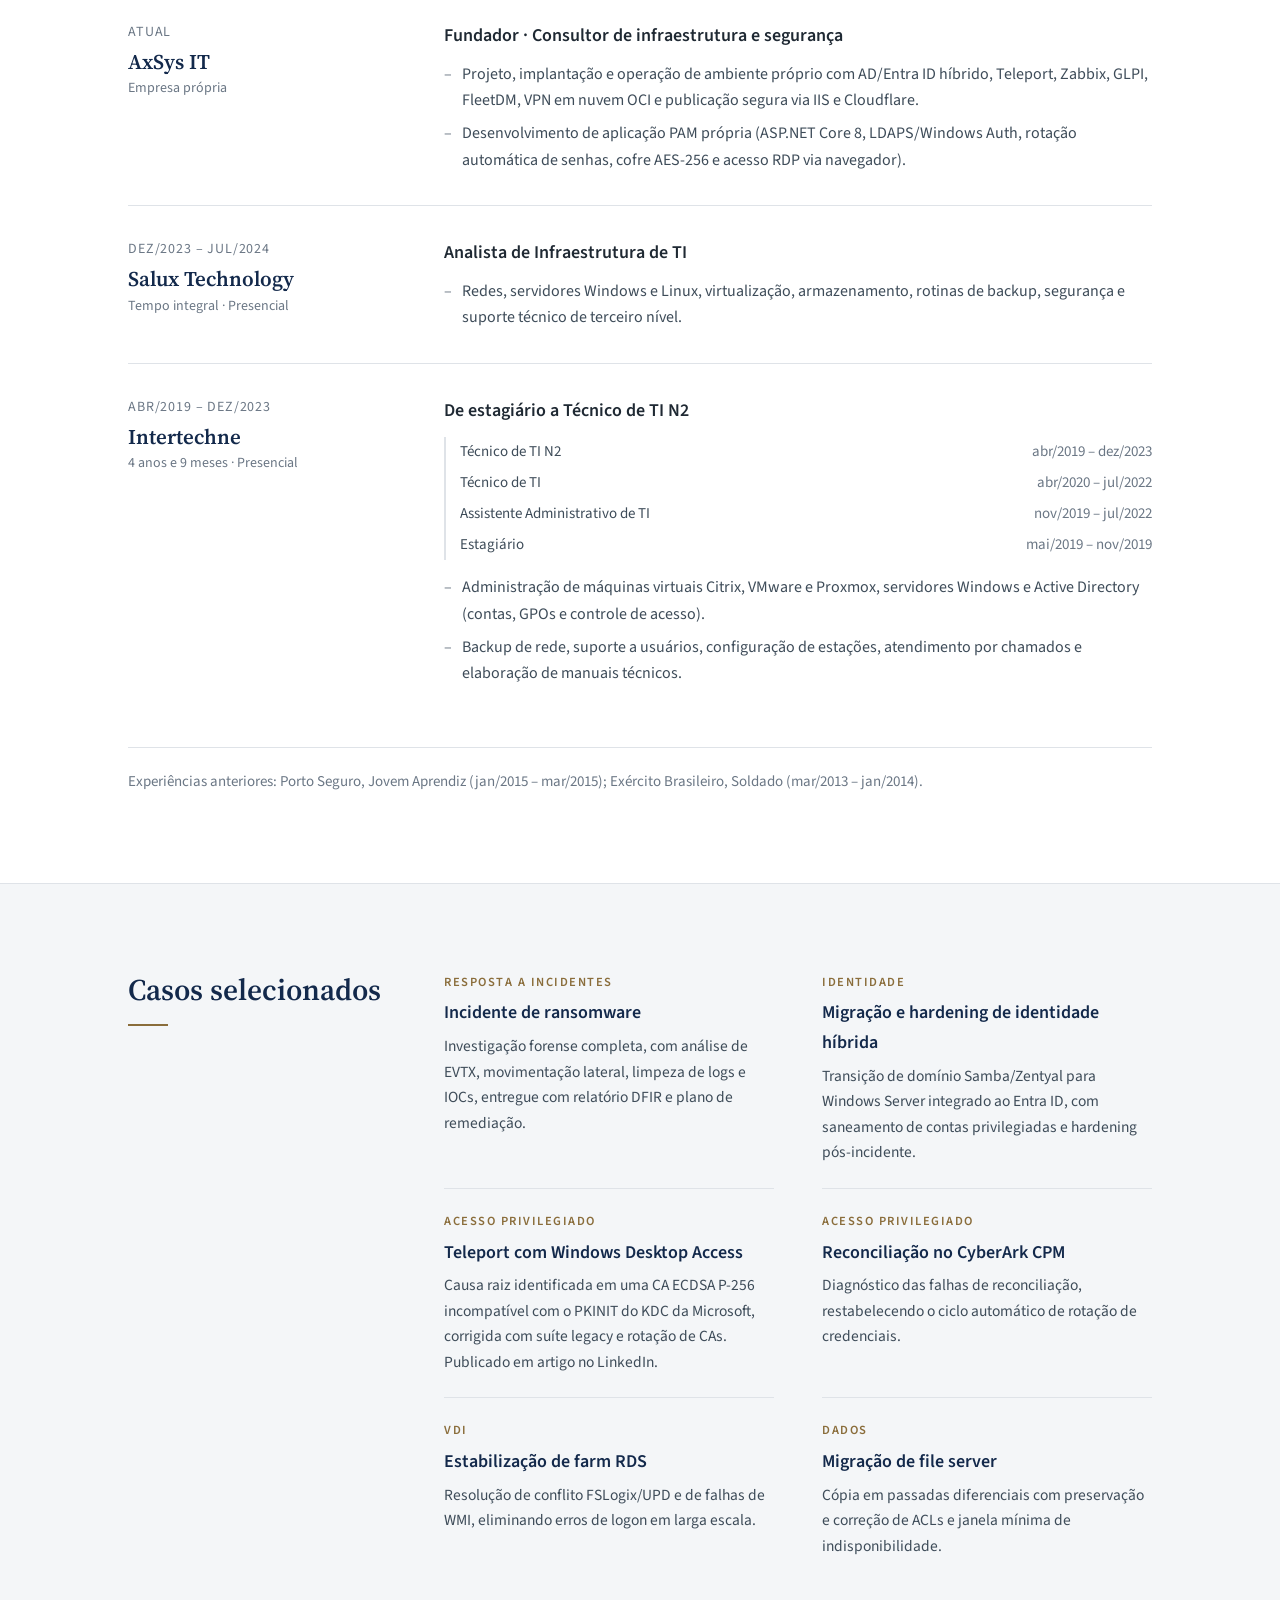
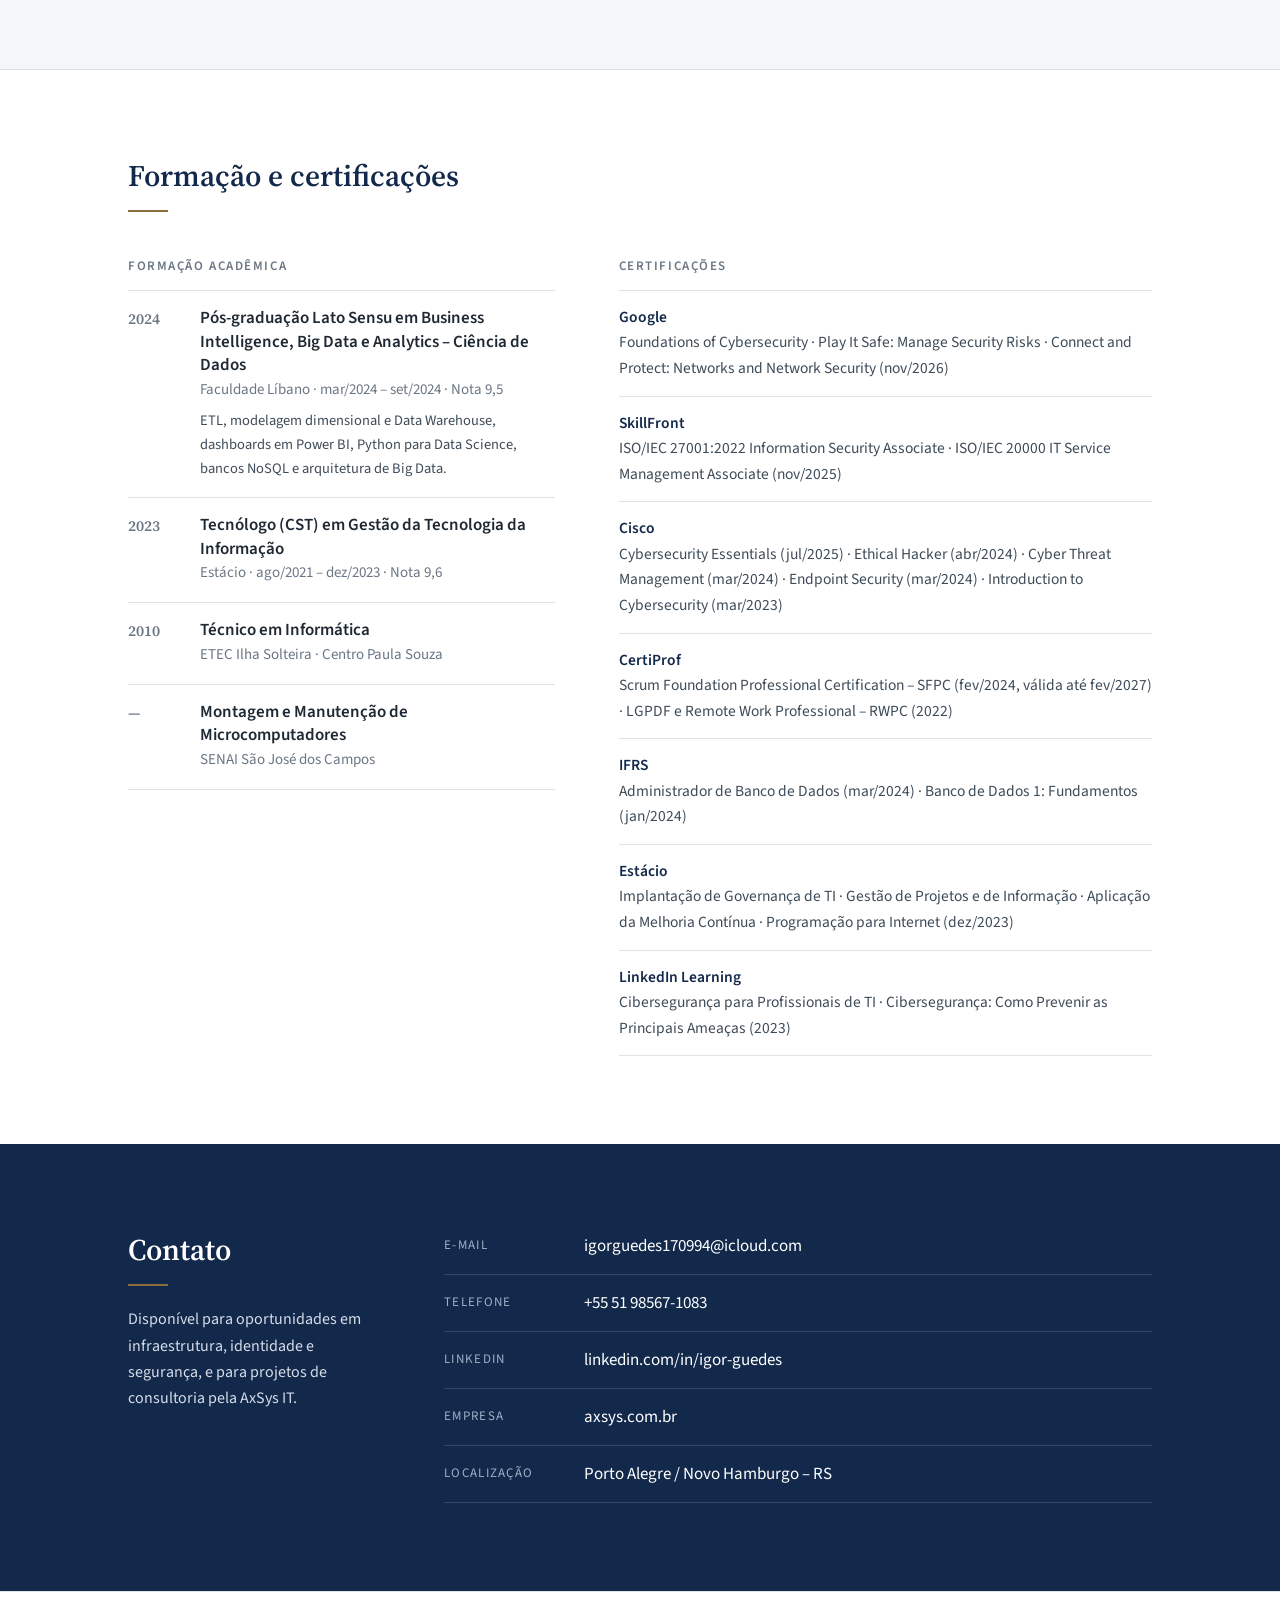
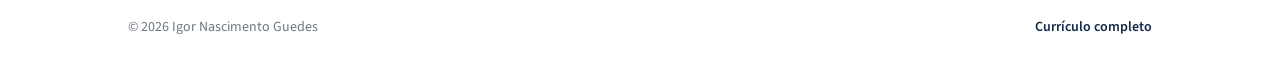
==== commit 3d4e791c: "Alinha experiência, formação e certificações com o LinkedIn - Service IT com os blocos de atuação do" ====
--- a/index.html
+++ b/index.html
@@ -68,7 +68,7 @@
   <div class="wrap split">
     <h2 class="section-title">Perfil</h2>
     <div class="prose">
-      <p>Atuo como Analista de Infraestrutura N3 e Especialista Microsoft na <strong>Service IT</strong>, atendendo remotamente uma carteira de clientes corporativos de diversos setores. Antes disso, estive em alocação dedicada presencial na Vipal Borrachas.</p>
+      <p>Atuo como Analista de Infraestrutura N3 e Especialista Microsoft na <strong>Service IT</strong>, em um modelo MSP com carteira híbrida e multicliente: ambientes on-premises, em nuvem e virtualizados. Antes disso, atuei como terceirizado N3 dedicado na Vipal Borrachas.</p>
       <p>Meu trabalho é resolver o que chega escalonado: falhas de identidade e sincronização com o Entra ID, ambientes RDS e Citrix instáveis, incidentes em VMware/vSAN, contas privilegiadas e eventos de segurança. Cada caso é encerrado com a causa raiz identificada e documentação formal: RCA, relatório de incidente, procedimento operacional ou evidência de teste.</p>
       <p>Na <strong>AxSys IT</strong>, empresa que fundei, projeto e opero um ambiente completo de identidade, acesso privilegiado e monitoramento. Publico regularmente artigos técnicos no LinkedIn sobre os problemas que resolvo.</p>
     </div>
@@ -115,21 +115,35 @@
       <div class="exp-meta">
         <p class="exp-date">jan/2025 – atual</p>
         <p class="exp-org">Service IT</p>
-      </div>
-      <div class="exp-body">
-        <h3>Analista de Infraestrutura N3 · Especialista Microsoft</h3>
-        <p class="exp-sub">Nov/2025 – atual · Carteira multicliente, home office</p>
-        <ul>
-          <li>Atendimento N3 e escalonamentos para clientes de grande porte dos setores de saúde, indústria, varejo, distribuição, alimentos, energia, portos e logística, serviços e educação.</li>
-          <li>Windows Server, Active Directory e GPO; identidade híbrida com Entra ID e Entra Connect Sync, incluindo conflitos de sincronização e Password Hash Sync.</li>
-          <li>Sustentação de VMware ESXi/vSAN, Citrix e farms RDS com FSLogix, com análise de causa raiz.</li>
-          <li>Segurança e acesso privilegiado: DFIR, PAM (CyberArk e Teleport), Wazuh e hardening de contas privilegiadas.</li>
-          <li>Monitoramento e ITSM com Zabbix, Grafana e GLPI, incluindo abertura automática de chamados a partir de alertas.</li>
-          <li>Documentação técnica formal: RCA, relatórios de incidente, procedimentos, evidências de restore e planos de mudança.</li>
-        </ul>
-        <p class="exp-sub">Jan/2025 – nov/2025 · Alocação dedicada presencial na Vipal Borrachas</p>
-        <ul>
-          <li>Chamados escalonados N3 com acesso privilegiado, gestão de Windows, VMware e Citrix, backup (Dell PPDM e Veeam) e projetos de melhoria. Alocação encerrada por mudança no modelo de sustentação do cliente.</li>
+        <p class="exp-loc">Tempo integral · Remoto</p>
+      </div>
+      <div class="exp-body">
+        <h3>Especialista em Microsoft e Virtualização</h3>
+        <p class="exp-role2">Analista de Infraestrutura N3 · Especialista Microsoft</p>
+        <p class="exp-intro">Atuação em MSP, com carteira híbrida e multicliente (on-premises, nuvem e virtualizados), focada em estabilidade, segurança e continuidade operacional.</p>
+        <dl class="exp-blocks">
+          <div><dt>Incidentes e problemas N3</dt><dd>Chamados críticos e escalonados (integrações Zabbix x GLPI e ServiceNow), com diagnóstico, análise de causa raiz, correção e documentação técnica padronizada de cada atendimento.</dd></div>
+          <div><dt>Ambiente Microsoft e identidade híbrida</dt><dd>Windows Server (2012 R2 a 2022), Active Directory, GPO, DNS, DHCP e replicação entre sites. Entra ID/Entra Connect, Microsoft 365 e Exchange (on-premises em DAG e Exchange Online), incluindo auditoria via Purview e apoio a migrações.</dd></div>
+          <div><dt>Virtualização e nuvem</dt><dd>VMware vSphere/vCenter, vSAN/VxRail e PowerCLI. Hyper-V, Proxmox, Nutanix AHV e Azure.</dd></div>
+          <div><dt>Citrix, RDS e aplicações</dt><dd>Citrix (VDA e Workspace), RDS/FSLogix, IIS, serviços Windows e troubleshooting de aplicações de negócio.</dd></div>
+          <div><dt>Segurança e resposta a incidentes</dt><dd>DFIR e investigação de eventos suspeitos (PowerShell/WinRM), PAM (CyberArk e Teleport) e Wazuh. Tratamento de vulnerabilidades (Tenable) e suporte a EDR/antivírus (Kaspersky, CrowdStrike, Cortex XDR). Rotina mensal de reset de senhas e evidências de acesso.</dd></div>
+          <div><dt>Armazenamento e backup</dt><dd>Gestão de capacidade de file servers e volumes (NTFS, FSRM, Storage Spaces), levantamento de permissões NTFS/SMB e suporte a Veeam, Dell PowerProtect e NetBackup.</dd></div>
+          <div><dt>Monitoramento e automação</dt><dd>Zabbix, Grafana e SolarWinds: triagem e normalização de alertas, ajuste de triggers e dashboards de ativos por cliente. Automação em PowerShell (diagnósticos e tarefas agendadas de recuperação de serviços).</dd></div>
+        </dl>
+      </div>
+    </article>
+
+    <article class="exp">
+      <div class="exp-meta">
+        <p class="exp-date">jan/2025 – nov/2025</p>
+        <p class="exp-org">Vipal Borrachas</p>
+        <p class="exp-loc">Terceirizado · Presencial</p>
+      </div>
+      <div class="exp-body">
+        <h3>Especialista em Microsoft e Virtualização N3</h3>
+        <ul>
+          <li>Atendimentos de nível 3 em demandas que o N1 e o N2 não conseguem resolver ou que exigem acesso com mais privilégios.</li>
+          <li>Gestão de servidores Windows, VMware ESXi e vSphere e aplicações VDI Citrix.</li>
         </ul>
       </div>
     </article>
@@ -138,6 +152,7 @@
       <div class="exp-meta">
         <p class="exp-date">Atual</p>
         <p class="exp-org">AxSys IT</p>
+        <p class="exp-loc">Empresa própria</p>
       </div>
       <div class="exp-body">
         <h3>Fundador · Consultor de infraestrutura e segurança</h3>
@@ -152,9 +167,10 @@
       <div class="exp-meta">
         <p class="exp-date">dez/2023 – jul/2024</p>
         <p class="exp-org">Salux Technology</p>
-      </div>
-      <div class="exp-body">
-        <h3>Analista de Infraestrutura de TI N3</h3>
+        <p class="exp-loc">Tempo integral · Presencial</p>
+      </div>
+      <div class="exp-body">
+        <h3>Analista de Infraestrutura de TI</h3>
         <ul>
           <li>Redes, servidores Windows e Linux, virtualização, armazenamento, rotinas de backup, segurança e suporte técnico de terceiro nível.</li>
         </ul>
@@ -164,10 +180,17 @@
     <article class="exp">
       <div class="exp-meta">
         <p class="exp-date">abr/2019 – dez/2023</p>
-        <p class="exp-org">Intertechne Consultores S.A.</p>
-      </div>
-      <div class="exp-body">
-        <h3>Estagiário, Assistente Administrativo de TI e Técnico de TI N2</h3>
+        <p class="exp-org">Intertechne</p>
+        <p class="exp-loc">4 anos e 9 meses · Presencial</p>
+      </div>
+      <div class="exp-body">
+        <h3>De estagiário a Técnico de TI N2</h3>
+        <ul class="steps">
+          <li><span>Técnico de TI N2</span><span>abr/2019 – dez/2023</span></li>
+          <li><span>Técnico de TI</span><span>abr/2020 – jul/2022</span></li>
+          <li><span>Assistente Administrativo de TI</span><span>nov/2019 – jul/2022</span></li>
+          <li><span>Estagiário</span><span>mai/2019 – nov/2019</span></li>
+        </ul>
         <ul>
           <li>Administração de máquinas virtuais Citrix, VMware e Proxmox, servidores Windows e Active Directory (contas, GPOs e controle de acesso).</li>
           <li>Backup de rede, suporte a usuários, configuração de estações, atendimento por chamados e elaboração de manuais técnicos.</li>
@@ -175,7 +198,7 @@
       </div>
     </article>
 
-    <p class="note">Experiências anteriores: Porto Seguro, Jovem Aprendiz (2015); Exército Brasileiro (2013–2014).</p>
+    <p class="note">Experiências anteriores: Porto Seguro, Jovem Aprendiz (jan/2015 – mar/2015); Exército Brasileiro, Soldado (mar/2013 – jan/2014).</p>
   </div>
 </section>
 
@@ -224,19 +247,22 @@
       <div>
         <h3 class="col-title">Formação acadêmica</h3>
         <ul class="edu">
-          <li><span class="edu-year">2024</span><div><strong>Pós-graduação em Business Intelligence, Big Data e Analytics</strong><span>Faculdade Líbano</span></div></li>
-          <li><span class="edu-year">2023</span><div><strong>Tecnólogo em Gestão da Tecnologia da Informação</strong><span>Estácio</span></div></li>
-          <li><span class="edu-year">2010</span><div><strong>Técnico em Informática</strong><span>ETEC Ilha Solteira</span></div></li>
+          <li><span class="edu-year">2024</span><div><strong>Pós-graduação Lato Sensu em Business Intelligence, Big Data e Analytics – Ciência de Dados</strong><span>Faculdade Líbano · mar/2024 – set/2024 · Nota 9,5</span><span class="edu-note">ETL, modelagem dimensional e Data Warehouse, dashboards em Power BI, Python para Data Science, bancos NoSQL e arquitetura de Big Data.</span></div></li>
+          <li><span class="edu-year">2023</span><div><strong>Tecnólogo (CST) em Gestão da Tecnologia da Informação</strong><span>Estácio · ago/2021 – dez/2023 · Nota 9,6</span></div></li>
+          <li><span class="edu-year">2010</span><div><strong>Técnico em Informática</strong><span>ETEC Ilha Solteira · Centro Paula Souza</span></div></li>
+          <li><span class="edu-year">—</span><div><strong>Montagem e Manutenção de Microcomputadores</strong><span>SENAI São José dos Campos</span></div></li>
         </ul>
       </div>
       <div>
         <h3 class="col-title">Certificações</h3>
         <ul class="certs">
-          <li><strong>Cisco</strong> Ethical Hacker (2024) · Cybersecurity Essentials (2025) · Cyber Threat Management (2024) · Endpoint Security (2024) · Introduction to Cybersecurity (2023)</li>
-          <li><strong>SkillFront</strong> ISO/IEC 27001:2022 Information Security Associate (2025) · ISO/IEC 20000 IT Service Management Associate (2025)</li>
-          <li><strong>CertiProf</strong> Scrum SFPC (2024) · LGPDF e RWPC (2022)</li>
-          <li><strong>IFRS</strong> Administrador de Banco de Dados · Banco de Dados 1 · Fundamentos de Computação (2024)</li>
-          <li><strong>Estácio</strong> Governança de TI · Gestão de Projetos · Melhoria Contínua · Programação para Internet (2023)</li>
+          <li><strong>Google</strong> Foundations of Cybersecurity · Play It Safe: Manage Security Risks · Connect and Protect: Networks and Network Security (nov/2026)</li>
+          <li><strong>SkillFront</strong> ISO/IEC 27001:2022 Information Security Associate · ISO/IEC 20000 IT Service Management Associate (nov/2025)</li>
+          <li><strong>Cisco</strong> Cybersecurity Essentials (jul/2025) · Ethical Hacker (abr/2024) · Cyber Threat Management (mar/2024) · Endpoint Security (mar/2024) · Introduction to Cybersecurity (mar/2023)</li>
+          <li><strong>CertiProf</strong> Scrum Foundation Professional Certification – SFPC (fev/2024, válida até fev/2027) · LGPDF e Remote Work Professional – RWPC (2022)</li>
+          <li><strong>IFRS</strong> Administrador de Banco de Dados (mar/2024) · Banco de Dados 1: Fundamentos (jan/2024)</li>
+          <li><strong>Estácio</strong> Implantação de Governança de TI · Gestão de Projetos e de Informação · Aplicação da Melhoria Contínua · Programação para Internet (dez/2023)</li>
+          <li><strong>LinkedIn Learning</strong> Cibersegurança para Profissionais de TI · Cibersegurança: Como Prevenir as Principais Ameaças (2023)</li>
         </ul>
       </div>
     </div>
--- a/assets/style.css
+++ b/assets/style.css
@@ -138,3 +138,20 @@
   .facts > div + div { border-top: 1px solid var(--rule); }
   .contact-list > div { grid-template-columns: 1fr; gap: 2px; }
 }
+
+/* Experiência – detalhes */
+.exp-loc { font-size: 14px; color: var(--muted); margin-top: 2px; }
+.exp-role2 { font-size: 15px; color: var(--accent); font-weight: 600; margin-top: 2px; }
+.exp-intro { margin-top: 12px; font-size: 16px; }
+.exp-blocks > div { padding: 12px 0; border-top: 1px solid var(--rule); }
+.exp-blocks > div:first-child { margin-top: 14px; }
+.exp-blocks dt { font-weight: 600; color: var(--navy); font-size: 15.5px; }
+.exp-blocks dd { font-size: 15.5px; margin-top: 2px; }
+.exp-body .steps { margin-top: 12px; border-left: 2px solid var(--rule); }
+.exp-body .steps li { display: flex; justify-content: space-between; gap: 16px; padding: 3px 0 3px 14px; margin: 0; font-size: 15px; }
+.exp-body .steps li::before { content: none; }
+.exp-body .steps li span:last-child { color: var(--muted); white-space: nowrap; }
+.exp-body .steps + ul { margin-top: 14px; }
+@media (max-width: 520px) { .exp-body .steps li { flex-direction: column; gap: 0; } }
+.edu span { display: block; }
+.edu .edu-note { margin-top: 6px; font-size: 14.5px; color: var(--body); }
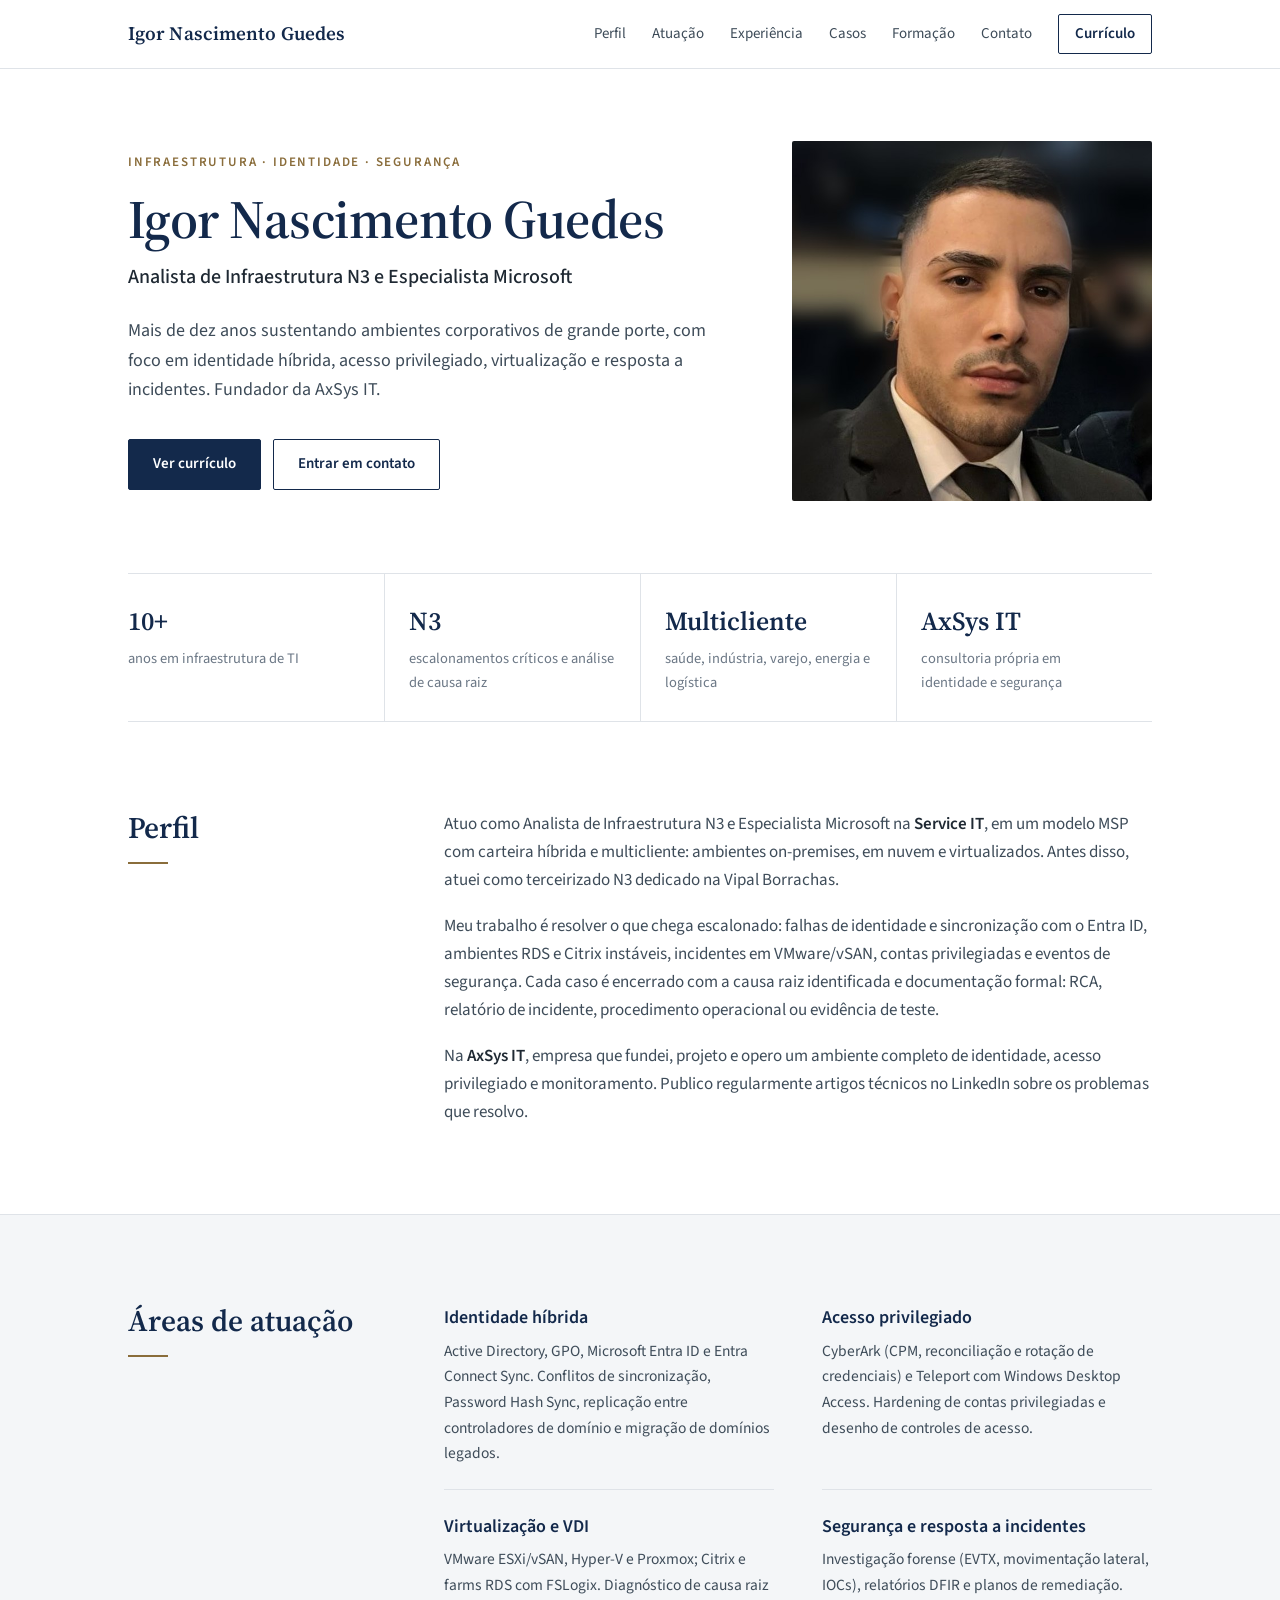
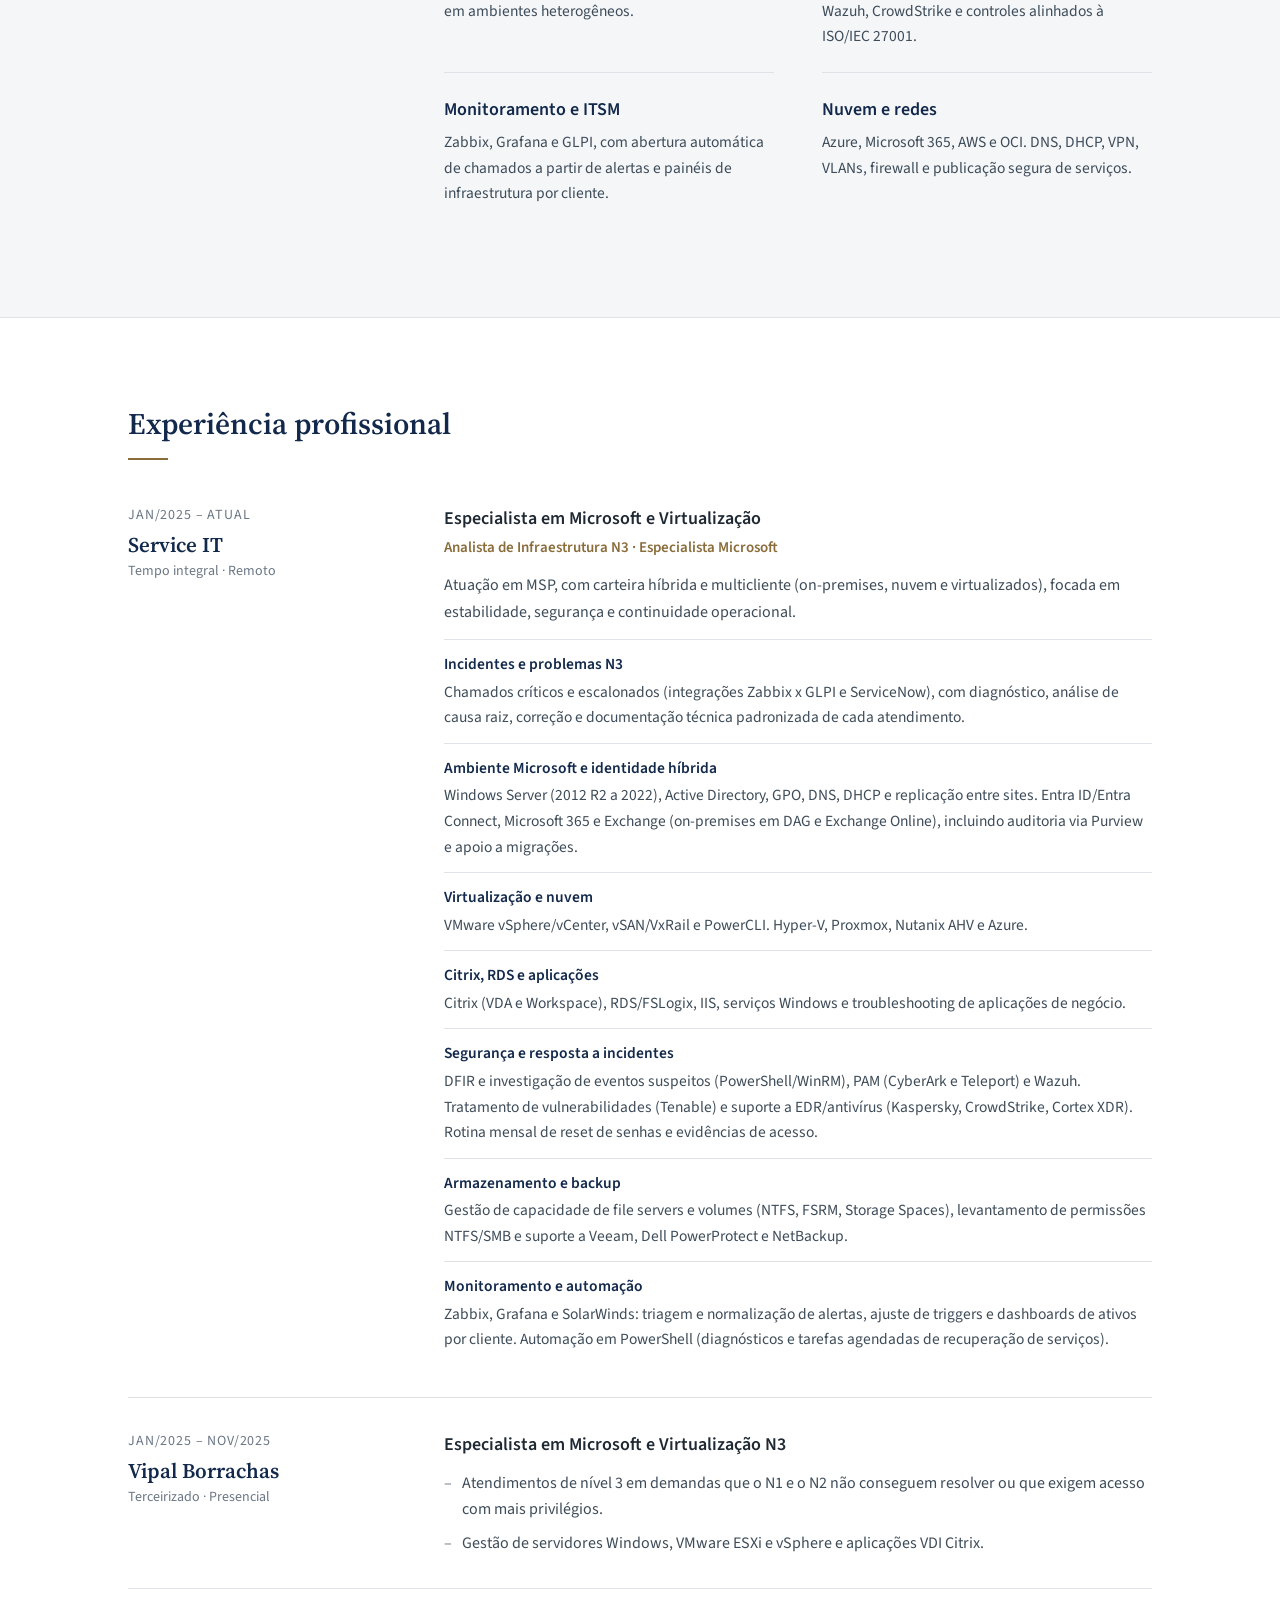
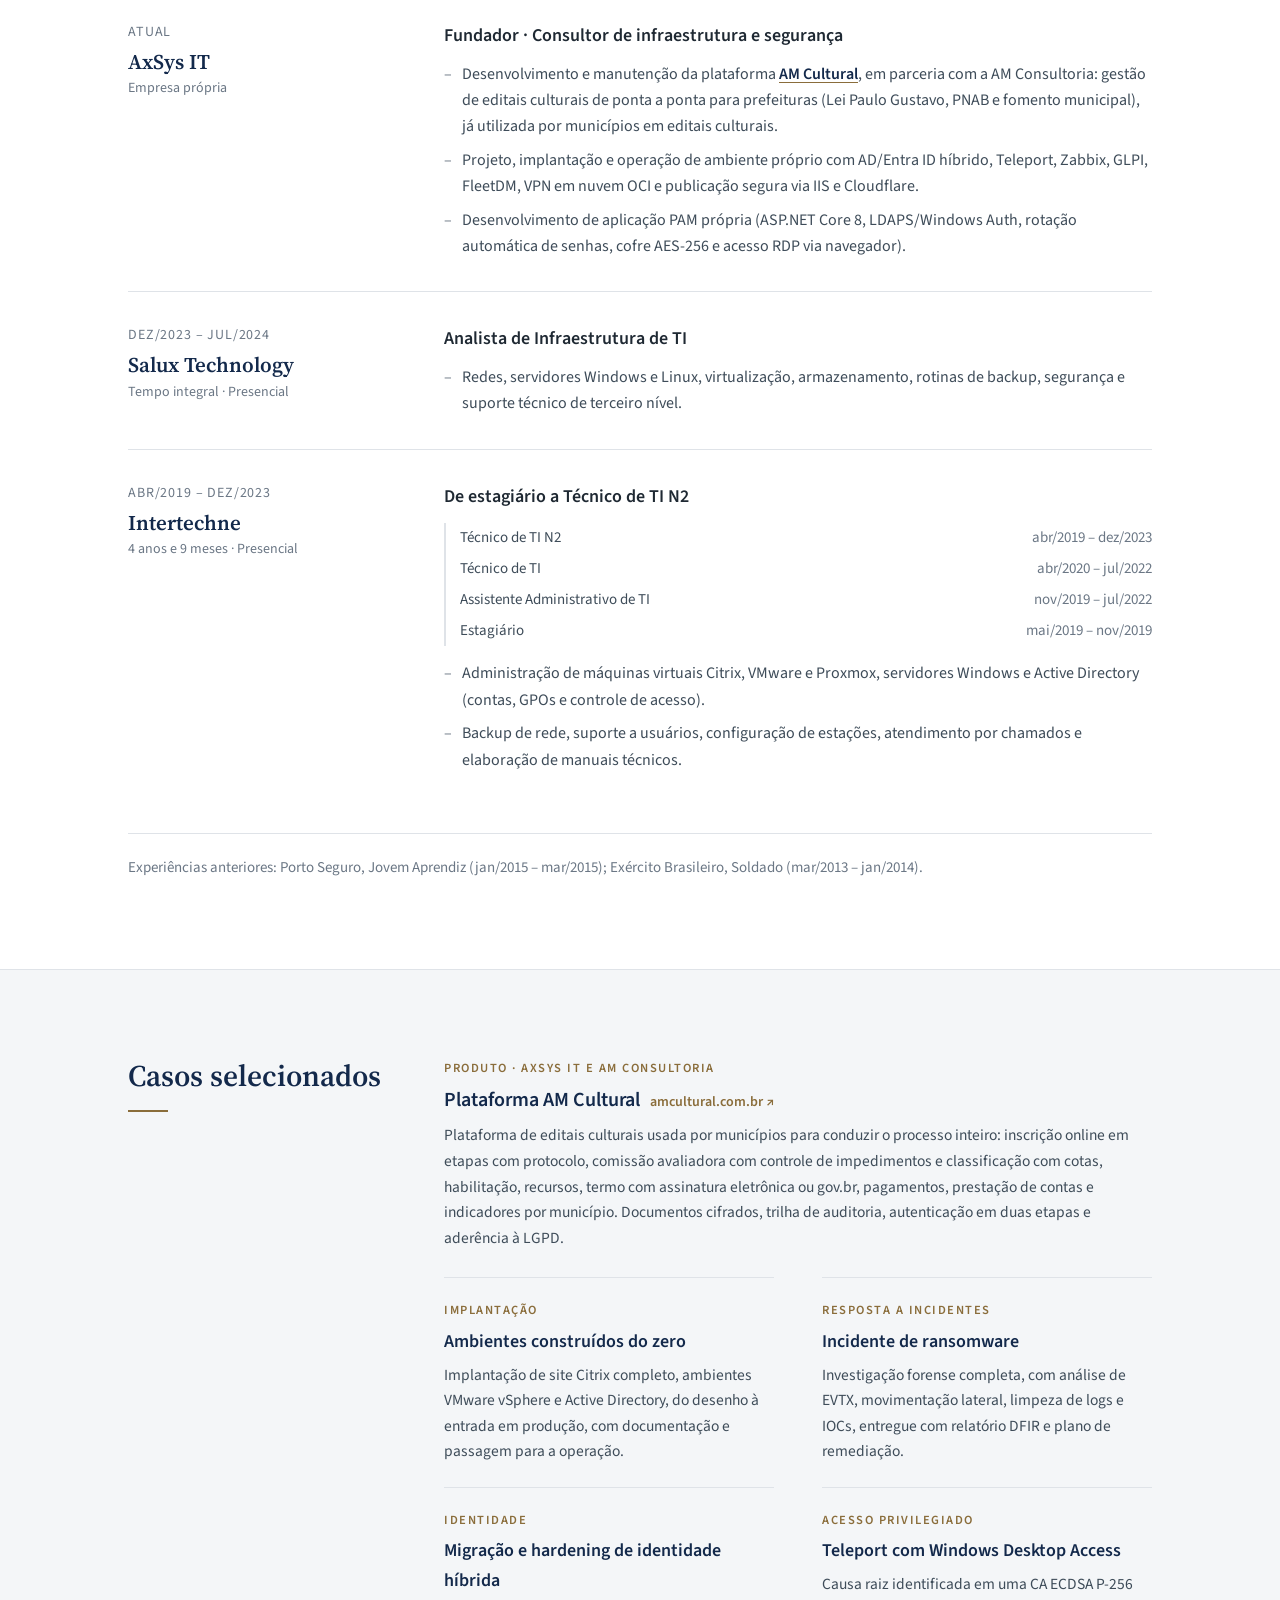
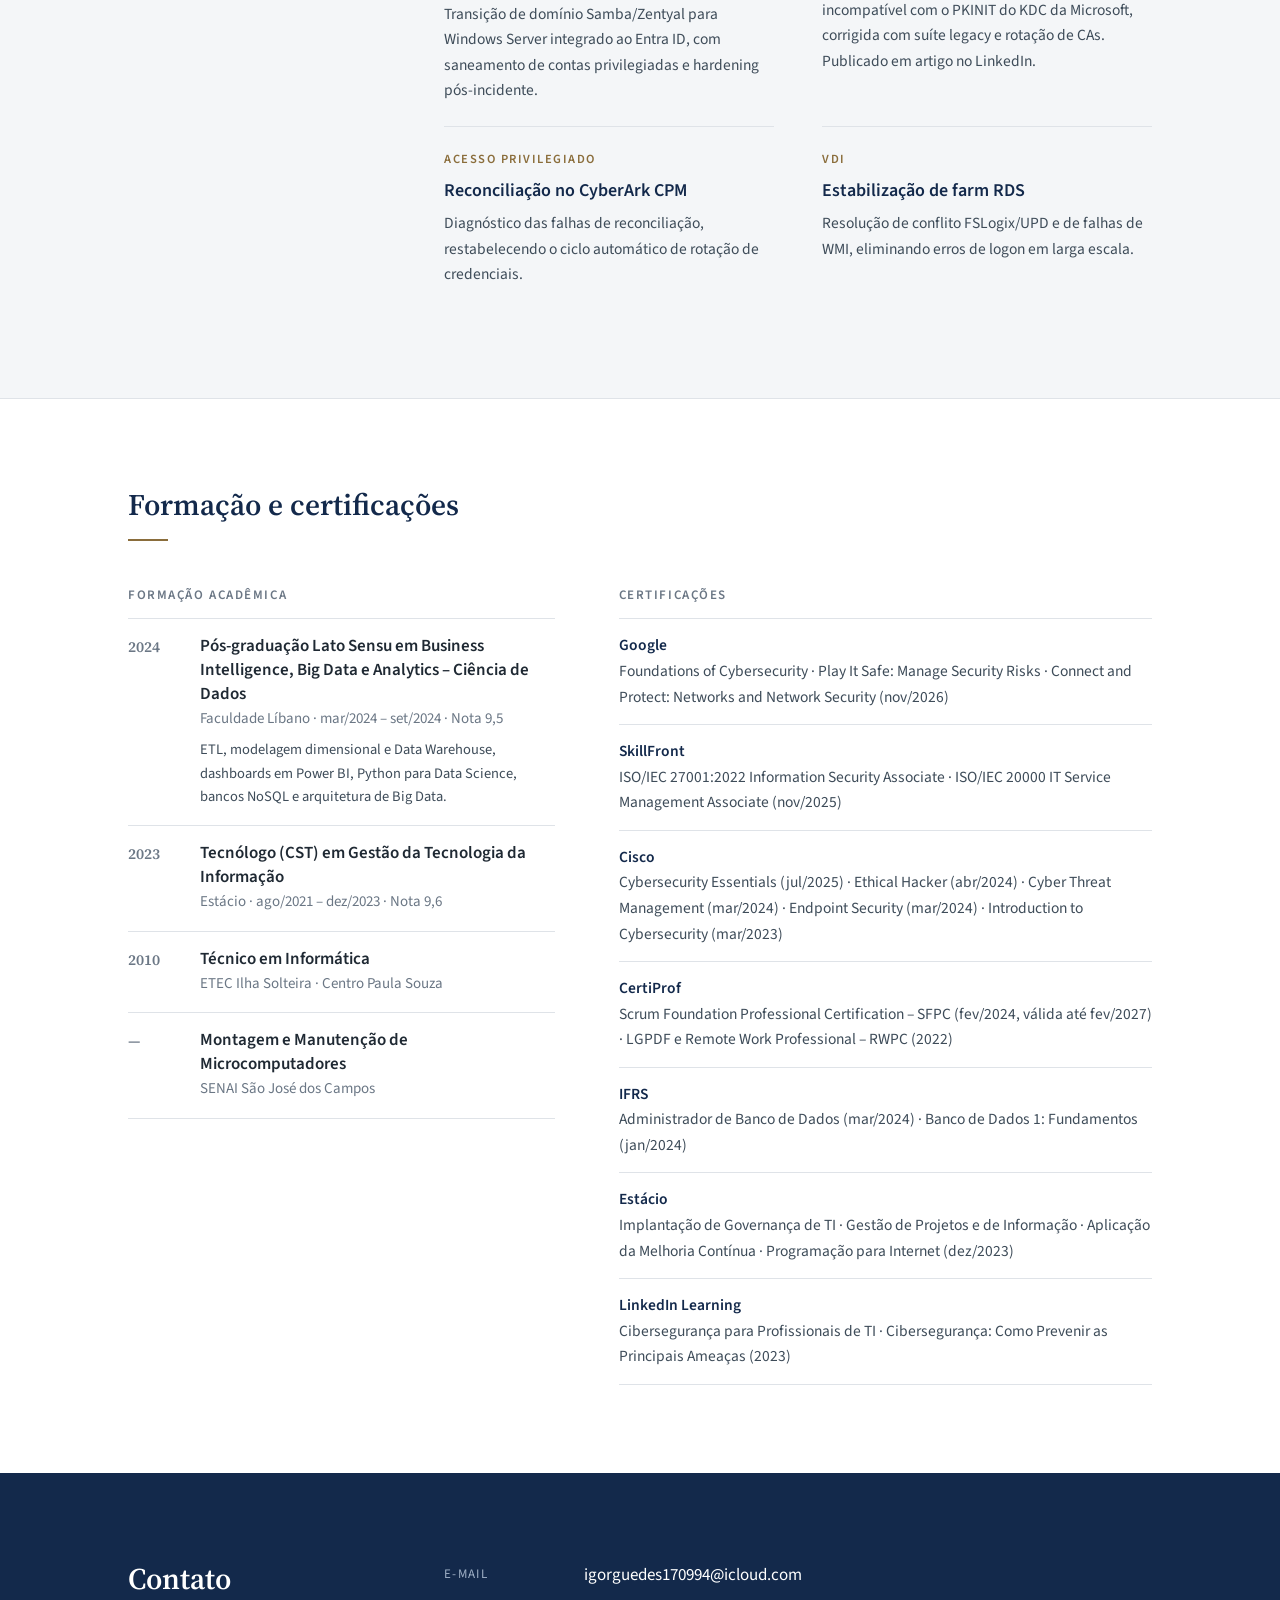
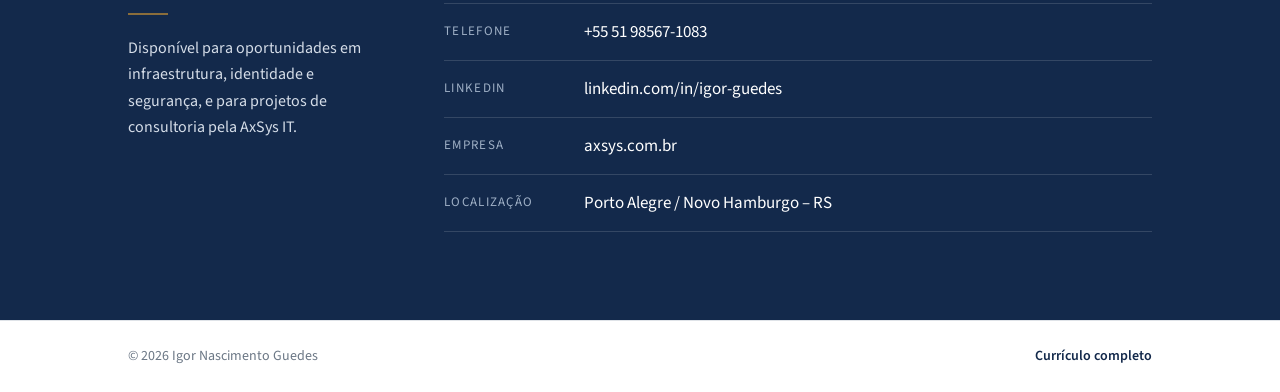
==== commit 96bb95f3: "Inclui plataforma AM Cultural e implantações do zero - AM Cultural (AxSys IT + AM Consultoria) na ex" ====
--- a/index.html
+++ b/index.html
@@ -157,6 +157,7 @@
       <div class="exp-body">
         <h3>Fundador · Consultor de infraestrutura e segurança</h3>
         <ul>
+          <li>Desenvolvimento e manutenção da plataforma <a class="inline-link" href="https://amcultural.com.br" target="_blank" rel="noopener">AM Cultural</a>, em parceria com a AM Consultoria: gestão de editais culturais de ponta a ponta para prefeituras (Lei Paulo Gustavo, PNAB e fomento municipal), já utilizada por municípios em editais culturais.</li>
           <li>Projeto, implantação e operação de ambiente próprio com AD/Entra ID híbrido, Teleport, Zabbix, GLPI, FleetDM, VPN em nuvem OCI e publicação segura via IIS e Cloudflare.</li>
           <li>Desenvolvimento de aplicação PAM própria (ASP.NET Core 8, LDAPS/Windows Auth, rotação automática de senhas, cofre AES-256 e acesso RDP via navegador).</li>
         </ul>
@@ -206,6 +207,16 @@
   <div class="wrap split">
     <h2 class="section-title">Casos selecionados</h2>
     <div class="cases">
+      <div class="case case-wide">
+        <p class="case-cat">Produto · AxSys IT e AM Consultoria</p>
+        <h3>Plataforma AM Cultural <a class="inline-link" href="https://amcultural.com.br" target="_blank" rel="noopener">amcultural.com.br ↗</a></h3>
+        <p>Plataforma de editais culturais usada por municípios para conduzir o processo inteiro: inscrição online em etapas com protocolo, comissão avaliadora com controle de impedimentos e classificação com cotas, habilitação, recursos, termo com assinatura eletrônica ou gov.br, pagamentos, prestação de contas e indicadores por município. Documentos cifrados, trilha de auditoria, autenticação em duas etapas e aderência à LGPD.</p>
+      </div>
+      <div class="case">
+        <p class="case-cat">Implantação</p>
+        <h3>Ambientes construídos do zero</h3>
+        <p>Implantação de site Citrix completo, ambientes VMware vSphere e Active Directory, do desenho à entrada em produção, com documentação e passagem para a operação.</p>
+      </div>
       <div class="case">
         <p class="case-cat">Resposta a incidentes</p>
         <h3>Incidente de ransomware</h3>
@@ -230,11 +241,6 @@
         <p class="case-cat">VDI</p>
         <h3>Estabilização de farm RDS</h3>
         <p>Resolução de conflito FSLogix/UPD e de falhas de WMI, eliminando erros de logon em larga escala.</p>
-      </div>
-      <div class="case">
-        <p class="case-cat">Dados</p>
-        <h3>Migração de file server</h3>
-        <p>Cópia em passadas diferenciais com preservação e correção de ACLs e janela mínima de indisponibilidade.</p>
       </div>
     </div>
   </div>
--- a/assets/style.css
+++ b/assets/style.css
@@ -155,3 +155,8 @@
 @media (max-width: 520px) { .exp-body .steps li { flex-direction: column; gap: 0; } }
 .edu span { display: block; }
 .edu .edu-note { margin-top: 6px; font-size: 14.5px; color: var(--body); }
+.case-wide { grid-column: 1 / -1; padding-bottom: 26px; }
+.cases .case-wide + .case, .cases .case-wide + .case + .case { border-top: 1px solid var(--rule); padding-top: 22px; }
+.case-wide h3 { font-size: 20px; }
+.inline-link { color: var(--navy); font-weight: 600; text-decoration: underline; text-decoration-color: var(--accent); text-underline-offset: 3px; }
+.case h3 .inline-link { font-family: var(--sans); font-size: 14px; margin-left: 6px; text-decoration: none; color: var(--accent); }
